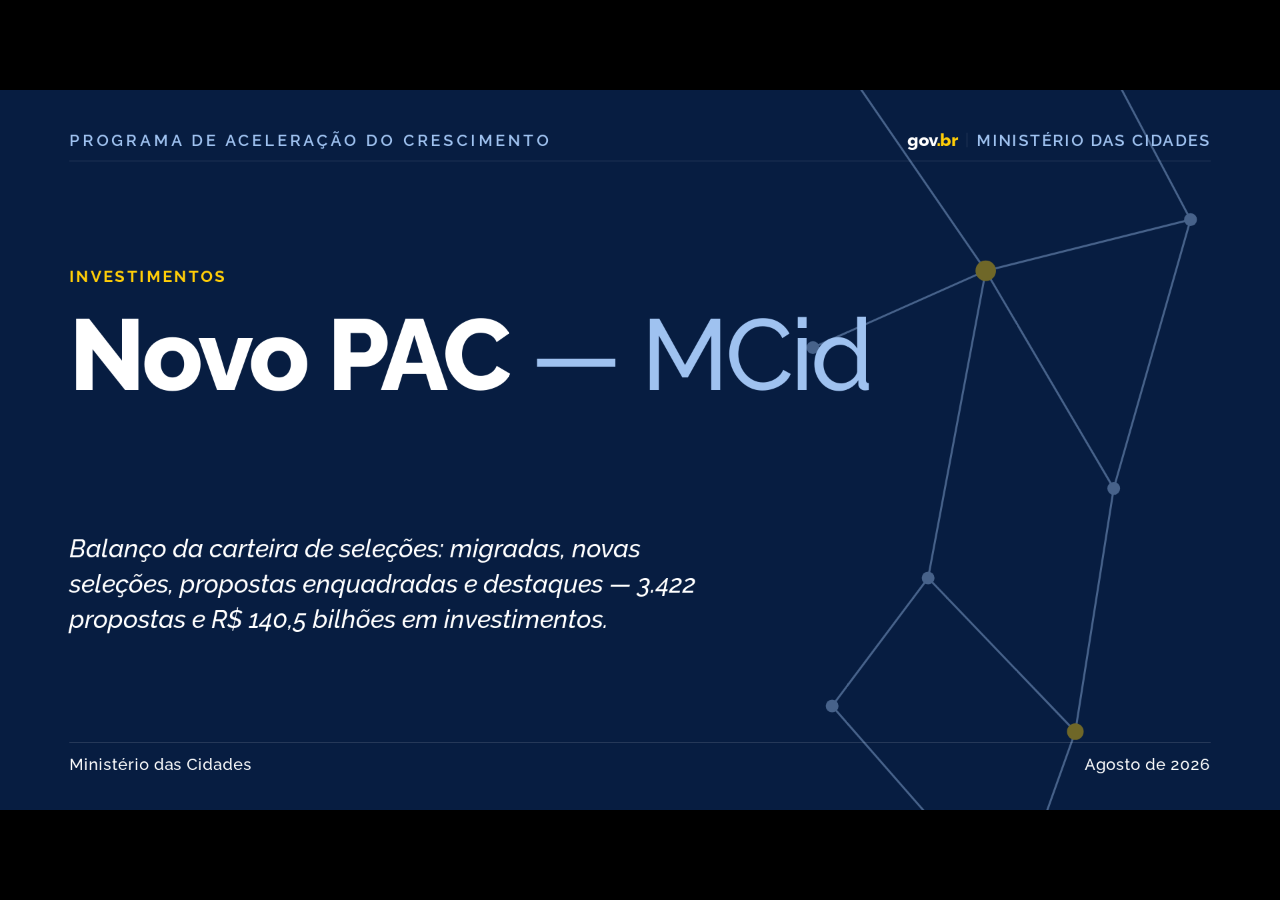
==== versao-detalhada.html @ 744bfb79 "Adiciona a versão detalhada e fundo navy no letterbox versao-detalhada.html (gerada por build_detalh" ====
<!DOCTYPE html>
<html lang="pt-BR"><head>
<meta charset="UTF-8">
<meta name="viewport" content="width=device-width, initial-scale=1.0">
<title>Novo PAC — MCid · Investimentos</title>
<link rel="preconnect" href="https://fonts.googleapis.com">
<link rel="preconnect" href="https://fonts.gstatic.com" crossorigin="">
<!-- Tipografia oficial do Governo Federal (Padrão Digital de Governo — gov.br/ds) -->
<link rel="stylesheet" href="https://cdngovbr-ds.estaleiro.serpro.gov.br/design-system/fonts/rawline/css/rawline.css">
<link rel="stylesheet" href="https://fonts.googleapis.com/css2?family=Raleway:ital,wght@0,300;0,400;0,500;0,600;0,700;0,800;1,300;1,400;1,500;1,600;1,700&display=swap">
<style>
  deck-stage:not(:defined){ visibility:hidden; }

  :root{
    /* type scale @1920 */
    --t-huge: 188px;
    --t-stat: 94px;
    --t-stat-sm: 64px;
    --t-title: 62px;
    --t-dek: 30px;
    --t-take: 31px;
    --t-body: 26px;
    --t-small: 25px;
    --t-label: 24px;
    --t-eyebrow: 24px;
    --t-foot: 24px;
    --t-divnum: 300px;
    --t-divtitle: 84px;

    /* spacing */
    --pad-top: 60px;
    --pad-x: 104px;
    --pad-bottom: 54px;
    --gap: 46px;

    /* color — Padrão Digital de Governo (gov.br) */
    --paper: #FFFFFF;
    --paper-2: #EDF2FB;
    --panel: #EDF2FB;
    --ink: #14233F;
    --ink-soft: #5E5E66;      /* cinza neutro (ref. PPTX #8C8C8C/#333) — menos azulado */
    --navy: #071D41;          /* blue-warm-vivid-90 — azul institucional */
    --navy-deep: #051536;
    --navy-2: #0C2A5E;
    --blue: #1351B4;          /* blue-warm-vivid-70 — azul primário gov.br */
    --blue-soft: #9FC2F0;
    --yellow: #FFCD07;        /* amarelo gov.br */
    --green: #168821;         /* verde gov.br */
    --amber: var(--accent);   /* acento em slides claros → cor da Parte */
    --amber-bright: #FFCD07;  /* amarelo gov.br — fio condutor constante */
    --line: rgba(7,29,65,.14);
    --line-strong: rgba(7,29,65,.30);
    --line-dark: rgba(255,255,255,.16);

    /* ---- sistema cromático por Parte (sóbrio, harmônico com gov.br) ---- */
    --accent: #1351B4;        /* default = azul institucional */
    --accent-deep: #0C3C8F;
    --accent-bright: #6FA8F0; /* legível sobre navy */
    --accent-soft: #9FC2F0;
  }

  /* ====== sistema cromático por Parte — paleta extraída da apresentação PPTX de referência ======
     Narrativa: vermelho (o problema) → azul (a solução) → verde (a prova) → ouro (o valor) */
  /* Parte 01 · O Diagnóstico — vermelho-telha gov (problema/lacuna) */
  .p1{ --accent:#BC4749; --accent-deep:#9A383A; --accent-bright:#E48587; --accent-soft:#E7B7B8; --amber:var(--accent); }
  /* Parte 02 · A Plataforma — azul institucional gov.br (a solução) */
  .p2{ --accent:#1351B4; --accent-deep:#0C3C8F; --accent-bright:#6FA8F0; --accent-soft:#CADCFC; --amber:var(--accent); }
  /* Parte 03 · Piloto e Expansão — verde gov.br (a prova) */
  .p3{ --accent:#168821; --accent-deep:#0F5F18; --accent-bright:#54C264; --accent-soft:#9BD8A2; --amber:var(--accent); }
  /* Parte 04 · Governança e Valor — ouro gov (o valor) */
  .p4{ --accent:#B38600; --accent-deep:#8A6800; --accent-bright:#E5B400; --accent-soft:#E6CE7A; --amber:var(--accent); }

  /* ====== policromia intra-slide ======
     Grupos de itens independentes (cartões, trio, matriz) percorrem a paleta de
     referência — azul → verde → vermelho → ouro — para que cada slide mostre 2–3
     cores ao mesmo tempo, em vez de um tom único. */
  .trio > div:nth-child(3n+1) .tv{ color:#0C3C8F; }
  .trio > div:nth-child(3n+2) .tv{ color:#0F5F18; }
  .trio > div:nth-child(3n+3) .tv{ color:#9A383A; }
  .trio > div:nth-child(3n+1) .tl{ color:#1351B4; }
  .trio > div:nth-child(3n+2) .tl{ color:#168821; }
  .trio > div:nth-child(3n+3) .tl{ color:#BC4749; }

  .matrix .mcard:nth-child(4n+1){ border-left-color:#1351B4; }
  .matrix .mcard:nth-child(4n+1) .mhead .ic{ color:#1351B4; }
  .matrix .mcard:nth-child(4n+2){ border-left-color:#168821; }
  .matrix .mcard:nth-child(4n+2) .mhead .ic{ color:#168821; }
  .matrix .mcard:nth-child(4n+3){ border-left-color:#BC4749; }
  .matrix .mcard:nth-child(4n+3) .mhead .ic{ color:#BC4749; }
  .matrix .mcard:nth-child(4n+4){ border-left-color:#B38600; }
  .matrix .mcard:nth-child(4n+4) .mhead .ic{ color:#B38600; }

  *{ box-sizing:border-box; }

  section{
    font-family:'rawline', 'Raleway', sans-serif;
    background:var(--paper);
    color:var(--ink);
    padding:var(--pad-top) var(--pad-x) var(--pad-bottom);
    display:flex;
    flex-direction:column;
    -webkit-font-smoothing:antialiased;
    overflow:hidden;
  }

  /* ---------- chrome ---------- */
  .top{ display:flex; justify-content:space-between; align-items:flex-end; padding-bottom:16px; }
  .eyebrow{ font-size:var(--t-eyebrow); font-weight:600; letter-spacing:.18em; text-transform:uppercase; color:var(--ink-soft); }
  .eyebrow .num{ color:var(--amber); margin-right:.55em; font-weight:700; }
  .brand{ display:flex; align-items:center; gap:14px; }
  .govbr{ font-size:26px; font-weight:800; letter-spacing:-.02em; color:var(--ink); }
  .govbr b{ color:var(--blue); font-weight:800; }
  .brand .div{ width:1px; height:22px; background:var(--line-strong); }
  .brand .min{ font-size:24px; font-weight:600; letter-spacing:.10em; text-transform:uppercase; color:var(--ink-soft); }
  .hr{ height:1px; background:var(--line); border:0; margin:0; }

  .body{ flex:1; min-height:0; display:flex; flex-direction:column; padding-top:46px; }

  .bot{ display:flex; justify-content:space-between; align-items:center; padding-top:16px; border-top:1px solid var(--line); margin-top:auto; }
  .org{ font-size:var(--t-foot); font-weight:500; letter-spacing:.04em; color:var(--ink-soft); white-space:nowrap; }
  .pageno{ font-size:var(--t-foot); font-weight:700; letter-spacing:.08em; color:var(--ink-soft); font-variant-numeric:tabular-nums; }
  deck-stage{ counter-reset: pg; }
  section{ counter-increment: pg; }
  .pageno::before{ content: counter(pg, decimal-leading-zero); }

  /* dark variant */
  section.dark{ background:var(--navy); color:var(--paper); }
  section.dark .eyebrow{ color:var(--blue-soft); }
  section.dark .eyebrow .num{ color:var(--amber-bright); }
  section.dark .govbr{ color:#fff; }
  section.dark .govbr b{ color:var(--blue-soft); }
  section.dark .brand .min{ color:var(--blue-soft); }
  section.dark .brand .div{ background:var(--line-dark); }
  section.dark .hr{ background:var(--line-dark); }
  section.dark .bot{ border-top-color:var(--line-dark); }
  section.dark .org,section.dark .pageno{ color:var(--blue-soft); }

  /* ---------- titles ---------- */
  .title{ font-size:var(--t-title); font-weight:600; line-height:1.04; letter-spacing:-.018em; margin:0; max-width:1400px; text-wrap:normal; }
  .dek{ font-size:var(--t-dek); font-weight:400; line-height:1.32; color:var(--ink-soft); margin:18px 0 0; max-width:46ch; text-wrap:pretty; }
  section.dark .dek{ color:var(--blue-soft); }
  .title-block{ margin-bottom:var(--gap); flex:none; }

  /* takeaway line */
  .take{ display:flex; align-items:baseline; gap:18px; margin-top:auto; padding-top:30px; }
  .take .tick{ flex:none; width:30px; height:4px; background:var(--yellow); transform:translateY(-8px); }
  .take p{ margin:0; font-family:'Raleway',sans-serif; font-style:italic; font-weight:500; font-size:var(--t-take); line-height:1.34; color:var(--ink); max-width:62ch; text-wrap:pretty; }
  section.dark .take p{ color:#fff; }
  section.dark .take .tick{ background:var(--amber-bright); }

  /* source line */
  .src{ font-size:20px; font-weight:400; color:var(--ink-soft); opacity:.85; margin-top:14px; max-width:74ch; }
  section.dark .src{ color:var(--blue-soft); }

  /* ---------- data ---------- */
  .bignum{ font-weight:800; font-size:var(--t-huge); line-height:.86; letter-spacing:-.04em; color:var(--accent-deep); font-variant-numeric:tabular-nums; }
  .bignum .u{ font-size:.3em; font-weight:700; letter-spacing:0; color:var(--ink-soft); }
  section.dark .bignum{ color:#fff; }
  .stat{ font-weight:800; font-size:var(--t-stat); line-height:.9; letter-spacing:-.03em; color:var(--accent-deep); font-variant-numeric:tabular-nums; }
  .stat.amber{ color:var(--accent); }
  .stat.green{ color:var(--green); }
  .bignum.green{ color:var(--green); }
  section.dark .stat{ color:var(--amber-bright); }

  .label{ font-size:var(--t-label); font-weight:700; letter-spacing:.14em; text-transform:uppercase; color:var(--ink-soft); }
  .label.amber{ color:var(--amber); }
  section.dark .label{ color:var(--blue-soft); }

  /* generic helpers */
  .row{ display:flex; }
  .col{ display:flex; flex-direction:column; }
  .grow{ flex:1; min-height:0; }
  ul.clean{ list-style:none; margin:0; padding:0; display:flex; flex-direction:column; gap:var(--gi,20px); }
  ul.clean li{ font-size:var(--t-body); line-height:1.28; display:flex; gap:16px; align-items:flex-start; }
  ul.clean li .mk{ flex:none; color:var(--accent); font-weight:800; transform:translateY(-1px); }
  ul.clean li .mk.dot{ width:.4em; height:.4em; background:currentColor; border-radius:1.5px; align-self:flex-start; margin-top:.46em; transform:none; }
  ul.clean li .mk.ok{ color:var(--green); }

  .icon{ width:1em; height:1em; stroke:currentColor; fill:none; stroke-width:1.7; stroke-linecap:round; stroke-linejoin:round; display:block; }

  /* ---------- chapter divider ---------- */
  section.divider .body{ justify-content:flex-end; padding-top:0; position:relative; }
  .divnum{ position:absolute; top:18%; right:0; font-size:var(--t-divnum); font-weight:800; line-height:.8; letter-spacing:-.05em; color:color-mix(in srgb, var(--accent-bright) 16%, transparent); pointer-events:none; }
  .divtitle{ font-size:var(--t-divtitle); font-weight:700; line-height:1; letter-spacing:-.02em; margin:0; max-width:1400px; color:#fff; }
  .divframe{ font-family:'Raleway',sans-serif; font-style:italic; font-weight:500; font-size:34px; line-height:1.4; color:var(--accent-soft); margin:34px 0 0; max-width:50ch; }
  .divkick{ display:flex; align-items:center; gap:20px; margin-bottom:30px; }
  .divkick .k{ font-size:26px; font-weight:700; letter-spacing:.2em; text-transform:uppercase; color:var(--accent-bright); }
  .divkick .ln{ height:2px; width:90px; background:var(--accent-bright); }

  /* ---------- two-column panels ---------- */
  .duo{ display:grid; grid-template-columns:1fr 1fr; gap:0; flex:1; min-height:0; }
  .duo > div{ padding:0 56px; display:flex; flex-direction:column; }
  .duo > div:first-child{ padding-left:0; }
  .duo > div:last-child{ padding-right:0; border-left:1px solid var(--line); }
  section.dark .duo > div:last-child{ border-left-color:var(--line-dark); }
  .colhead{ font-size:var(--t-label); font-weight:700; letter-spacing:.14em; text-transform:uppercase; color:var(--amber); margin-bottom:30px; }

  /* breakdown rows */
  .brk{ display:flex; flex-direction:column; }
  .brk .it{ display:grid; grid-template-columns:1fr auto; gap:30px; align-items:center; padding:24px 0; border-top:1px solid var(--line); }
  .brk .it:last-child{ border-bottom:1px solid var(--line); }
  section.dark .brk .it{ border-color:var(--line-dark); }
  .brk .nm{ font-size:30px; font-weight:700; color:var(--ink); }
  section.dark .brk .nm{ color:#fff; }
  .brk .ds{ font-size:24px; font-weight:400; color:var(--ink-soft); margin-top:5px; }
  .brk .vl{ font-size:46px; font-weight:800; color:var(--accent-deep); letter-spacing:-.02em; font-variant-numeric:tabular-nums; white-space:nowrap; }
  section.dark .brk .vl{ color:var(--amber-bright); }

  /* stat card trio */
  .cards{ display:grid; gap:24px; }
  .card{ background:transparent; border-top:3px solid var(--accent); padding:22px 0 2px; display:flex; flex-direction:column; }
  section.dark .card{ background:transparent; border-top-color:var(--amber-bright); }
  .card .cv{ font-size:var(--t-stat-sm); font-weight:800; letter-spacing:-.03em; color:var(--accent-deep); line-height:.95; font-variant-numeric:tabular-nums; }
  section.dark .card .cv{ color:#fff; }
  .card .cl{ font-size:24px; font-weight:600; color:var(--ink); margin-top:14px; }
  .card .cd{ font-size:24px; font-weight:400; color:var(--ink-soft); margin-top:8px; line-height:1.3; }

  /* table */
  table.tbl{ width:100%; border-collapse:collapse; }
  table.tbl th{ text-align:left; font-size:var(--t-label); font-weight:700; letter-spacing:.12em; text-transform:uppercase; color:var(--amber); padding:0 24px 18px; border-bottom:2px solid var(--line-strong); }
  table.tbl td{ padding:24px 24px; border-bottom:1px solid var(--line); vertical-align:middle; font-size:25px; }
  table.tbl tr td:first-child{ padding-left:0; }
  table.tbl .k{ font-weight:700; font-size:30px; color:var(--ink); }
  table.tbl .d{ color:var(--ink-soft); }
  table.tbl .badge{ display:inline-block; font-size:24px; font-weight:700; letter-spacing:.06em; padding:7px 16px; border:1px solid var(--line-strong); border-radius:2px; color:var(--navy); }

  /* mini icon chip */
  .chip{ display:inline-flex; align-items:center; gap:10px; font-size:22px; font-weight:600; color:var(--ink-soft); }
  .chip .icon{ font-size:26px; color:var(--accent); }
  section.dark .chip .icon{ color:var(--blue-soft); }

  /* flow / process */
  .flow{ display:flex; align-items:stretch; gap:0; flex:1; }
  .flow .step{ flex:1; display:flex; flex-direction:column; justify-content:center; padding:0 30px; }
  .flow .step:first-child{ padding-left:0; }
  .flow .arr{ flex:none; display:flex; align-items:center; color:var(--amber); font-size:46px; font-weight:300; align-self:center; }
  .flow .sn{ font-size:24px; font-weight:800; color:var(--amber); }
  .flow .st{ font-size:30px; font-weight:700; color:var(--ink); margin-top:14px; line-height:1.1; }
  section.dark .flow .st{ color:#fff; }
  .flow .sd{ font-size:24px; color:var(--ink-soft); margin-top:8px; line-height:1.3; }

  /* journey (slide 19) — dynamic flow on a track */
  .journey{ position:relative; flex:1; display:flex; align-items:stretch; gap:18px; padding-top:14px; }
  .journey .jtrack{ position:absolute; top:calc(14px + 33px); left:9%; right:9%; height:3px; background:linear-gradient(90deg,var(--navy) 0%,var(--blue) 55%,var(--green) 100%); z-index:0; transform-origin:left center; }
  .jstep{ position:relative; z-index:1; flex:1; display:flex; flex-direction:column; align-items:center; text-align:center; }
  .jnode{ width:66px; height:66px; border-radius:50%; display:flex; align-items:center; justify-content:center; font-size:25px; font-weight:800; font-variant-numeric:tabular-nums; background:#fff; border:3px solid var(--navy); color:var(--navy); box-shadow:0 0 0 7px var(--paper); }
  .jcard{ margin-top:20px; width:100%; flex:1; background:transparent; border-top:0; padding:18px 12px 0; display:flex; flex-direction:column; align-items:center; }
  .jcard .jic{ width:42px; height:42px; fill:none; stroke:var(--navy); stroke-width:1.7; stroke-linecap:round; stroke-linejoin:round; margin-bottom:14px; }
  .jcard .jt{ font-size:28px; font-weight:700; color:var(--ink); line-height:1.08; }
  .jcard .jd{ font-size:24px; color:var(--ink-soft); margin-top:9px; line-height:1.26; }
  /* phase: origem (default navy). decisão (blue). hub. outcome (green) */
  .jstep.blue .jnode{ background:var(--blue); border-color:var(--blue); color:#fff; }
  .jstep.blue .jcard{ border-top-color:var(--blue); }
  .jstep.blue .jcard .jic{ stroke:var(--blue); }
  .jstep.green .jnode{ background:var(--green); border-color:var(--green); color:#fff; }
  .jstep.green .jcard{ border-top-color:var(--green); }
  .jstep.green .jcard .jic{ stroke:var(--green); }
  /* the hub — Plataforma, highlighted */
  .jstep.hub{ flex:1.18; }
  .jstep.hub .jnode{ width:80px; height:80px; background:var(--navy); border-color:var(--navy); color:#fff; font-size:28px; transform:translateY(-7px); }
  .jstep.hub .jcard{ background:transparent; border-top:0; }
  .jstep.hub .jcard .jic{ stroke:var(--navy); width:46px; height:46px; }
  .jstep.hub .jcard .jt{ color:var(--ink); }
  .jstep.hub .jcard .jd{ color:var(--ink-soft); }
  .jstep.hub .jtag{ display:inline-block; margin-top:12px; font-size:18px; font-weight:700; letter-spacing:.16em; text-transform:uppercase; color:var(--yellow); }
  /* entrance animation — gated, print/reduced-motion safe */
  @media (prefers-reduced-motion: no-preference){
    section[data-deck-active] .journey .jtrack{ animation:jdraw .85s cubic-bezier(.4,.1,.2,1) both; }
    section[data-deck-active] .jstep{ animation:jrise .55s cubic-bezier(.2,.7,.3,1) backwards; }
    section[data-deck-active] .jstep:nth-child(2){ animation-delay:.12s; }
    section[data-deck-active] .jstep:nth-child(3){ animation-delay:.24s; }
    section[data-deck-active] .jstep:nth-child(4){ animation-delay:.36s; }
    section[data-deck-active] .jstep:nth-child(5){ animation-delay:.48s; }
    section[data-deck-active] .jstep:nth-child(6){ animation-delay:.60s; }
    section[data-deck-active] .jstep:nth-child(7){ animation-delay:.72s; }
  }
  @keyframes jdraw{ from{ transform:scaleX(0); } to{ transform:scaleX(1); } }
  @keyframes jrise{ from{ opacity:0; transform:translateY(26px); } to{ opacity:1; transform:translateY(0); } }

  /* bars */
  .bars{ display:flex; flex-direction:column; gap:40px; width:100%; }
  .bar .lab{ display:flex; justify-content:space-between; align-items:baseline; margin-bottom:14px; }
  .bar .lab .t{ font-size:26px; font-weight:600; color:var(--ink); white-space:nowrap; }
  .bar .lab .v{ font-size:38px; font-weight:800; color:var(--accent-deep); font-variant-numeric:tabular-nums; letter-spacing:-.02em; }
  .bar .trk{ height:30px; background:rgba(7,29,65,.08); }
  .bar .fil{ height:100%; background:var(--accent-deep); transform-origin:left center; }
  .bar .fil.amber{ background:var(--yellow); }
  .bar.alt .lab .v{ color:var(--accent); }

  /* stacked bar */
  .stack{ display:flex; height:64px; width:100%; }
  .stack .seg{ display:flex; align-items:center; justify-content:center; color:#fff; font-weight:800; font-size:30px; }
  .stackleg{ display:flex; gap:40px; margin-top:24px; flex-wrap:wrap; }
  .stackleg .lg{ display:flex; align-items:center; gap:12px; font-size:24px; color:var(--ink-soft); }
  .stackleg .sw{ width:18px; height:18px; flex:none; }

  /* three stat columns */
  .trio{ display:grid; grid-template-columns:repeat(3,1fr); gap:0; flex:1; align-items:stretch; }
  .trio > div{ padding:0 52px; display:flex; flex-direction:column; justify-content:center; border-left:1px solid var(--line); }
  .trio > div:first-child{ padding-left:0; border-left:0; }
  section.dark .trio > div{ border-left-color:var(--line-dark); }
  .trio .tl{ font-size:var(--t-label); font-weight:700; letter-spacing:.14em; text-transform:uppercase; color:var(--amber); margin-bottom:22px; }
  .trio .tv{ font-size:104px; font-weight:800; letter-spacing:-.03em; color:var(--accent-deep); line-height:.9; font-variant-numeric:tabular-nums; }
  .trio .td{ font-size:24px; color:var(--ink-soft); margin-top:18px; line-height:1.32; }
  section.dark .trio .tv{ color:#fff; }

  /* pill list */
  .pills{ display:flex; flex-wrap:wrap; gap:14px; }
  .pill{ font-size:24px; font-weight:600; color:var(--navy); border:1px solid var(--line-strong); padding:12px 22px; border-radius:2px; white-space:nowrap; }

  /* indicator matrix */
  .matrix{ display:grid; grid-template-columns:1fr 1fr; gap:30px 44px; flex:1; }
  .mcard{ background:transparent; padding:20px 28px 20px 26px; display:flex; flex-direction:column; justify-content:center; border-left:4px solid var(--accent); }
  .mcard .mn{ font-size:35px; font-weight:700; color:var(--ink); line-height:1.1; }
  .mcard .mc{ display:flex; gap:10px; margin-top:24px; }
  .srcchip{ font-size:24px; font-weight:700; letter-spacing:.05em; padding:8px 16px; background:#fff; border:1px solid var(--line-strong); color:var(--navy); border-radius:2px; }
  .srcchip.off{ color:var(--ink-soft); opacity:.4; background:transparent; }

  /* law list */
  .law{ display:flex; flex-direction:column; }
  .law .it{ display:grid; grid-template-columns:300px 1fr; gap:40px; padding:9px 0; border-top:1px solid var(--line); align-items:baseline; }
  .law .it:last-child{ border-bottom:1px solid var(--line); }
  .law .art{ font-size:30px; font-weight:800; color:var(--navy); }
  .law .lb{ display:block; font-size:24px; letter-spacing:.04em; text-transform:uppercase; color:var(--amber); font-weight:700; margin-top:8px; }
  .law .tx{ font-size:26px; color:var(--ink); line-height:1.3; }
  /* highlighted core articles */
  .law .it.key{ background:var(--paper-2); border-top:0 !important; padding:15px 30px; margin:5px 0; position:relative; align-items:center; }
  .law .it.key::before{ content:""; position:absolute; left:0; top:0; bottom:0; width:6px; background:var(--accent); }
  .law .it.key .art{ color:var(--accent); font-size:33px; display:flex; align-items:center; gap:14px; }
  .law .it.key .art .keytag{ font-size:16px; font-weight:800; letter-spacing:.14em; text-transform:uppercase; color:var(--navy); background:var(--yellow); padding:5px 11px; border-radius:2px; }
  .law .it.key .tx{ font-weight:600; }

  /* four columns */
  .quad{ display:grid; grid-template-columns:repeat(4,1fr); gap:0; flex:1; }
  .quad > div{ padding:0 38px; border-left:1px solid var(--line); display:flex; flex-direction:column; }
  .quad > div:first-child{ padding-left:0; border-left:0; }
  .quad .colhead{ margin-bottom:26px; }
  .quad ul.clean li{ font-size:24px; line-height:1.26; }

  /* numbered steps */
  .steps{ display:flex; flex-direction:column; gap:20px; }
  .steps .s{ display:flex; gap:20px; align-items:baseline; font-size:27px; color:var(--ink); }
  .steps .n{ flex:none; width:36px; font-size:25px; font-weight:800; color:var(--amber); font-variant-numeric:tabular-nums; }

  /* roadmap (slide 29) — two-lane vertical timeline */
  .roadmap{ display:grid; grid-template-columns:1fr 1fr; gap:64px; flex:1; }
  .lane{ display:flex; flex-direction:column; }
  .lhead{ display:flex; align-items:center; gap:16px; padding-bottom:20px; margin-bottom:10px; border-bottom:2px solid var(--line-strong); }
  .lhead .lic{ width:36px; height:36px; fill:none; stroke:var(--blue); stroke-width:1.7; stroke-linecap:round; stroke-linejoin:round; flex:none; }
  .lhead .lt{ font-size:27px; font-weight:700; letter-spacing:.02em; color:var(--ink); }
  .lhead .ltag{ margin-left:auto; font-size:18px; font-weight:800; letter-spacing:.12em; text-transform:uppercase; color:var(--blue); background:var(--paper-2); padding:7px 14px; border-radius:2px; }
  .milestones{ position:relative; display:flex; flex-direction:column; justify-content:space-between; flex:1; padding-top:8px; }
  .milestones::before{ content:""; position:absolute; left:24px; top:34px; bottom:34px; width:2px; background:linear-gradient(180deg,var(--blue),var(--green)); }
  .mile{ position:relative; z-index:1; display:grid; grid-template-columns:48px 1fr; gap:24px; align-items:center; padding:10px 0; }
  .mnode{ width:48px; height:48px; border-radius:50%; display:flex; align-items:center; justify-content:center; font-size:24px; font-weight:800; font-variant-numeric:tabular-nums; background:var(--paper); border:2.5px solid var(--blue); color:var(--blue); }
  .mile:last-child .mnode{ background:var(--green); border-color:var(--green); color:#fff; }
  .mtxt{ display:flex; flex-direction:column; gap:3px; }
  .mtxt .mt{ font-size:26px; font-weight:700; color:var(--ink); line-height:1.12; }
  .mtxt .md{ font-size:24px; color:var(--ink-soft); line-height:1.2; }

  /* role columns (Responsabilidades) — open triptych, no fill (v9) */
  .roles{ display:grid; grid-template-columns:repeat(3,1fr); gap:0; flex:1; }
  .role{ --rc:var(--accent); display:flex; flex-direction:column; background:transparent; padding:0 54px; border-left:1px solid var(--line); }
  .role:first-child{ padding-left:0; border-left:0; }
  .role:last-child{ padding-right:0; }
  .role.navy{ --rc:var(--navy); }
  .role.green{ --rc:var(--green); }
  .role .rhead{ padding:0 0 24px; }
  .role .rhead::before{ content:""; display:block; width:56px; height:5px; background:var(--rc); margin-bottom:26px; border-radius:2px; }
  .role .rhead .ric{ width:46px; height:46px; fill:none; stroke:var(--rc); stroke-width:1.7; stroke-linecap:round; stroke-linejoin:round; margin-bottom:18px; }
  .role .rkick{ font-size:18px; font-weight:700; letter-spacing:.13em; text-transform:uppercase; color:var(--rc); }
  .role .rn{ font-size:34px; font-weight:800; color:var(--ink); margin-top:7px; letter-spacing:-.01em; }
  .role .rbody{ display:flex; flex-direction:column; flex:1; }
  .role .ri{ font-size:24px; color:var(--ink); padding:16px 0 16px 30px; border-top:1px solid var(--line); line-height:1.24; position:relative; }
  .role .ri:last-child{ border-bottom:1px solid var(--line); }
  .role .ri::before{ content:""; position:absolute; left:0; top:1.18em; width:13px; height:2px; background:var(--rc); }
  @media (prefers-reduced-motion: no-preference){
    section[data-deck-active] .role{ animation:gbandin .5s cubic-bezier(.2,.7,.3,1) backwards; }
    section[data-deck-active] .role:nth-child(1){ animation-delay:.10s; }
    section[data-deck-active] .role:nth-child(2){ animation-delay:.24s; }
    section[data-deck-active] .role:nth-child(3){ animation-delay:.38s; }
  }

  /* benefit cards 2x2 (slide 27) */
  .benefits{ display:grid; grid-template-columns:1fr 1fr; grid-template-rows:1fr 1fr; gap:24px; flex:1; }
  .benefit{ background:var(--paper-2); padding:26px 32px; display:flex; flex-direction:column; border-left:5px solid var(--accent); }
  .benefit.navy{ border-left-color:var(--navy); }
  .benefit.green{ border-left-color:var(--green); }
  .benefit .bhead{ display:flex; align-items:center; gap:16px; margin-bottom:8px; }
  .benefit .bic{ width:38px; height:38px; fill:none; stroke:var(--accent); stroke-width:1.7; stroke-linecap:round; stroke-linejoin:round; flex:none; }
  .benefit.navy .bic{ stroke:var(--navy); }
  .benefit.green .bic{ stroke:var(--green); }
  .benefit .bn{ font-size:28px; font-weight:800; color:var(--ink); flex:1 1 0%; min-width:0; line-height:1.1; }
  .benefit .bl{ list-style:none; margin:0; padding:0; display:flex; flex-wrap:wrap; gap:8px 26px; }
  .benefit .bl li{ font-size:24px; color:var(--ink); display:flex; gap:11px; align-items:flex-start; line-height:1.2; width:calc(50% - 13px); }
  .benefit .bl li::before{ content:""; flex:none; width:7px; height:7px; border-radius:2px; background:var(--accent); transform:translateY(.45em); }
  .benefit.navy .bl li::before{ background:var(--navy); }
  .benefit.green .bl li::before{ background:var(--green); }

  /* ---------- measurement axis "régua" (slide 20) ---------- */
  .gauge{ display:grid; grid-template-columns:138px 1fr; flex:1; min-height:0; }
  .gauge .b1{ --acc:#1351B4; }
  .gauge .b2{ --acc:#1351B4; }
  .gauge .b3{ --acc:#1351B4; }
  .gauge .b4{ --acc:#168821; }
  /* left axis */
  .gauge .axis{ position:relative; display:flex; flex-direction:column; }
  .gauge .axis::after{ content:""; position:absolute; top:8px; bottom:8px; right:0; width:2px; background:linear-gradient(180deg,#0C2A5E,#1351B4 58%,#168821); transform-origin:top center; }
  .gauge .axis .minor{ position:absolute; top:8px; bottom:8px; right:3px; width:13px; background-image:repeating-linear-gradient(to bottom, rgba(7,29,65,.20) 0 1.5px, transparent 1.5px 21px); pointer-events:none; }
  .aband{ position:relative; flex:1; display:flex; align-items:center; justify-content:flex-end; padding-right:30px; }
  .aband .anum{ font-size:62px; font-weight:800; letter-spacing:-.04em; line-height:1; color:var(--acc); font-variant-numeric:tabular-nums; }
  .aband::after{ content:""; position:absolute; right:-8px; top:50%; width:16px; height:16px; border-radius:50%; background:var(--acc); transform:translateY(-50%); box-shadow:0 0 0 6px var(--paper), 0 0 0 7px rgba(7,29,65,.12); }
  /* right domains */
  .gauge .domains{ display:flex; flex-direction:column; }
  .gband{ flex:1; display:flex; flex-direction:column; justify-content:center; padding:0 0 0 48px; border-top:1px solid var(--line); }
  .gband:first-child{ border-top:0; }
  .gtrow{ display:flex; align-items:center; gap:18px; }
  .gband .gic{ width:34px; height:34px; fill:none; stroke:var(--acc); stroke-width:1.7; stroke-linecap:round; stroke-linejoin:round; flex:none; }
  .gband .gt2{ font-size:46px; font-weight:800; letter-spacing:-.02em; line-height:1.04; color:var(--ink); white-space:nowrap; }
  .gmetrics{ display:flex; flex-wrap:wrap; gap:14px 16px; margin-top:20px; }
  .gmetric{ display:flex; align-items:center; gap:13px; font-size:26px; font-weight:500; color:var(--ink-soft); }
  .gmetric::before{ content:""; flex:none; width:9px; height:9px; background:var(--yellow); transform:rotate(45deg); }
  .gmetric + .gmetric{ padding-left:16px; border-left:1px solid var(--line); }
  @media (prefers-reduced-motion: no-preference){
    section[data-deck-active] .gauge .axis::after{ animation:axisdraw .9s cubic-bezier(.4,.1,.2,1) both; }
    section[data-deck-active] .gband{ animation:gbandin .55s cubic-bezier(.2,.7,.3,1) backwards; }
    section[data-deck-active] .aband{ animation:gbandin .55s cubic-bezier(.2,.7,.3,1) backwards; }
    section[data-deck-active] .gband:nth-child(1),section[data-deck-active] .aband:nth-child(2){ animation-delay:.14s; }
    section[data-deck-active] .gband:nth-child(2),section[data-deck-active] .aband:nth-child(3){ animation-delay:.30s; }
    section[data-deck-active] .gband:nth-child(3),section[data-deck-active] .aband:nth-child(4){ animation-delay:.46s; }
    section[data-deck-active] .gband:nth-child(4),section[data-deck-active] .aband:nth-child(5){ animation-delay:.62s; }
  }
  @keyframes axisdraw{ from{ transform:scaleY(0); } to{ transform:scaleY(1); } }
  @keyframes gbandin{ from{ opacity:0; transform:translateX(26px); } to{ opacity:1; transform:none; } }

  /* ---------- combination matrix (slide 15) ---------- */
  .combo{ display:flex; flex-direction:column; flex:1; min-height:0; }
  .combo .crow{ display:grid; grid-template-columns:1.9fr 1fr 1fr 1fr; align-items:center; }
  .combo .crow.head{ flex:none; padding-bottom:22px; }
  .combo .crow.body{ flex:1; border-top:1px solid var(--line); }
  .combo .clbl{ font-size:22px; font-weight:700; letter-spacing:.12em; text-transform:uppercase; color:var(--ink-soft); }
  .combo .csrc{ text-align:center; font-size:25px; font-weight:800; letter-spacing:.1em; text-transform:uppercase; }
  .combo .csrc.s1{ color:var(--navy); }
  .combo .csrc.s2{ color:var(--blue); }
  .combo .csrc.s3{ color:var(--green); }
  .combo .cname{ display:flex; align-items:center; gap:22px; }
  .combo .cname .cic{ width:40px; height:40px; fill:none; stroke:var(--navy); stroke-width:1.7; stroke-linecap:round; stroke-linejoin:round; flex:none; }
  .combo .cname .ct{ font-size:33px; font-weight:700; color:var(--ink); letter-spacing:-.01em; }
  .combo .cell{ display:flex; justify-content:center; }
  .combo .dot{ width:28px; height:28px; border-radius:50%; border:2px solid var(--line-strong); }
  .combo .dot.on{ width:46px; height:46px; border:0; display:flex; align-items:center; justify-content:center; }
  .combo .dot.on.s1{ background:var(--navy); }
  .combo .dot.on.s2{ background:var(--blue); }
  .combo .dot.on.s3{ background:var(--green); }
  .combo .dot.on svg{ width:25px; height:25px; fill:none; stroke:#fff; stroke-width:2.8; stroke-linecap:round; stroke-linejoin:round; }
  @media (prefers-reduced-motion: no-preference){
    section[data-deck-active] .combo .crow.body{ animation:gbandin .5s cubic-bezier(.2,.7,.3,1) backwards; }
    section[data-deck-active] .combo .crow.body:nth-child(2){ animation-delay:.12s; }
    section[data-deck-active] .combo .crow.body:nth-child(3){ animation-delay:.24s; }
    section[data-deck-active] .combo .crow.body:nth-child(4){ animation-delay:.36s; }
    section[data-deck-active] .combo .crow.body:nth-child(5){ animation-delay:.48s; }
  }

  /* ---------- stakeholder lanes (slide 27) ---------- */
  .eco{ display:flex; flex-direction:column; flex:1; min-height:0; }
  .lane{ --acc:var(--blue); display:grid; grid-template-columns:368px 1fr; gap:54px; align-items:center; flex:1; border-top:1px solid var(--line); }
  .lane:first-child{ border-top:0; }
  .lane.navy{ --acc:var(--navy); }
  .lane.green{ --acc:var(--green); }
  .lane.gold{ --acc:var(--amber); }
  .lane .who{ display:flex; align-items:center; gap:24px; }
  .lane .wbadge{ width:64px; height:64px; border-radius:50%; background:var(--acc); display:flex; align-items:center; justify-content:center; flex:none; }
  .lane .wbadge svg{ width:34px; height:34px; fill:none; stroke:#fff; stroke-width:1.7; stroke-linecap:round; stroke-linejoin:round; }
  .lane .wn{ font-size:35px; font-weight:800; color:var(--ink); letter-spacing:-.01em; line-height:1.05; }
  .lane .gains{ display:flex; flex-wrap:wrap; gap:18px 40px; }
  .lane .gain{ font-size:25px; color:var(--ink); display:flex; align-items:center; gap:14px; line-height:1.2; width:calc(50% - 20px); }
  .lane .gain::before{ content:""; flex:none; width:9px; height:9px; border-radius:50%; background:var(--acc); }
  @media (prefers-reduced-motion: no-preference){
    section[data-deck-active] .lane{ animation:gbandin .5s cubic-bezier(.2,.7,.3,1) backwards; }
    section[data-deck-active] .lane:nth-child(1){ animation-delay:.10s; }
    section[data-deck-active] .lane:nth-child(2){ animation-delay:.22s; }
    section[data-deck-active] .lane:nth-child(3){ animation-delay:.34s; }
    section[data-deck-active] .lane:nth-child(4){ animation-delay:.46s; }
  }

  /* manifesto bands (slide 28) */
  .manifesto{ display:flex; flex-direction:column; justify-content:space-between; flex:1; }
  .frente{ display:grid; grid-template-columns:84px 1fr; gap:30px; align-items:center; padding:14px 0; border-top:1px solid var(--line); }
  .frente:last-child{ border-bottom:1px solid var(--line); }
  .frente .fbadge{ width:66px; height:66px; border-radius:50%; background:var(--navy); display:flex; align-items:center; justify-content:center; }
  .frente .fbadge svg{ width:38px; height:38px; fill:none; stroke:#fff; stroke-width:1.7; stroke-linecap:round; stroke-linejoin:round; }
  .frente.green .fbadge{ background:var(--green); }
  .frente.blue .fbadge{ background:var(--blue); }
  .frente .ftxt{ display:flex; flex-direction:column; gap:5px; }
  .frente .ft{ font-size:30px; font-weight:800; color:var(--ink); letter-spacing:-.01em; }
  .frente .fl{ font-size:26px; color:var(--ink-soft); line-height:1.24; max-width:62ch; }

  /* reveal mapping — observação → implicação (slide 23) */
  .reveal{ display:flex; flex-direction:column; flex:1; }
  .reveal .rhd{ display:grid; grid-template-columns:1fr 70px 1fr; gap:30px; padding-bottom:14px; }
  .reveal .rhd .colhead{ margin:0; }
  .rrow{ display:grid; grid-template-columns:1fr 70px 1fr; gap:30px; align-items:center; padding:14px 0; border-top:1px solid var(--line); }
  .rrow:last-child{ border-bottom:1px solid var(--line); }
  .robs{ font-size:25px; color:var(--ink); display:flex; gap:16px; align-items:baseline; line-height:1.22; }
  .robs .rnum{ flex:none; color:var(--ink-soft); font-weight:800; font-variant-numeric:tabular-nums; }
  .rarrow{ display:flex; align-items:center; justify-content:center; }
  .rarrow svg{ width:34px; height:22px; fill:none; stroke:var(--amber); stroke-width:2.4; stroke-linecap:round; stroke-linejoin:round; }
  .rimp{ font-size:25px; font-weight:600; color:var(--ink); background:var(--paper-2); padding:13px 22px; border-left:4px solid var(--accent); line-height:1.2; }

  /* Proteção × Flexibilização — open two-column comparison, no fill (v9) */
  .guard{ display:grid; grid-template-columns:1fr 1fr; gap:0; flex:1; }
  .gpanel{ --gc:var(--blue); display:flex; flex-direction:column; padding:0 58px; background:transparent; color:var(--ink); border-left:1px solid var(--line); }
  .gpanel:first-child{ padding-left:0; border-left:0; }
  .gpanel:last-child{ padding-right:0; }
  .gpanel.protect{ --gc:var(--navy); }
  .gpanel.flexi{ --gc:var(--blue); }
  .gpanel::before{ content:""; display:block; width:56px; height:5px; background:var(--gc); border-radius:2px; margin-bottom:26px; }
  .ghead{ display:flex; align-items:center; gap:18px; padding-bottom:22px; margin-bottom:4px; border-bottom:1px solid var(--line); }
  .ghead .ghic{ width:46px; height:46px; fill:none; stroke:var(--gc); stroke-width:1.6; stroke-linecap:round; stroke-linejoin:round; flex:none; }
  .ghead .gt{ font-size:30px; font-weight:800; letter-spacing:-.01em; color:var(--ink); }
  .ghead .gsub{ display:block; font-size:18px; font-weight:700; letter-spacing:.1em; text-transform:uppercase; margin-top:5px; color:var(--gc); }
  .gitem{ display:grid; grid-template-columns:30px 1fr; gap:20px; align-items:center; padding:15px 0; }
  .gitem + .gitem{ border-top:1px solid var(--line); }
  .gitem .gi{ width:28px; height:28px; fill:none; stroke:var(--gc); stroke-width:1.7; stroke-linecap:round; stroke-linejoin:round; }
  .gitem .gx{ font-size:24px; line-height:1.24; color:var(--ink); }
  @media (prefers-reduced-motion: no-preference){
    section[data-deck-active] .gpanel{ animation:gbandin .5s cubic-bezier(.2,.7,.3,1) backwards; }
    section[data-deck-active] .gpanel:nth-child(2){ animation-delay:.16s; }
  }

  /* ---------- iconography (v2) ---------- */
  .ic{ fill:none; stroke:currentColor; stroke-width:1.7; stroke-linecap:round; stroke-linejoin:round; flex:none; }
  /* inline icon on section/column headers (inherits amber from colhead) */
  .colhead{ display:flex; align-items:center; gap:14px; }
  .colhead .ic{ width:30px; height:30px; }
  /* trio labels get the same treatment */
  .tl{ display:flex; align-items:center; gap:14px; }
  .tl .ic{ width:30px; height:30px; }
  /* divider thematic icon */
  .divkick .dvic{ width:44px; height:44px; fill:none; stroke:var(--accent-bright); stroke-width:1.7; stroke-linecap:round; stroke-linejoin:round; margin-left:8px; }
  /* indicator matrix */
  .mcard .mhead{ display:flex; align-items:flex-start; gap:18px; margin-bottom:4px; }
  .mcard .mhead .ic{ width:38px; height:38px; color:var(--navy); }
  .mcard .mhead .mn{ margin:0; }
  /* flow steps */
  .flow .step .fic{ width:40px; height:40px; fill:none; stroke:var(--navy); stroke-width:1.7; stroke-linecap:round; stroke-linejoin:round; margin-bottom:16px; }
  section.dark .flow .step .fic{ stroke:#fff; }
  /* "O que é" diagram column icons */
  .diagcol .colhead{ margin-bottom:24px; }
  .diagarrow{ flex:none; width:104px; align-self:center; display:flex; align-items:center; justify-content:center; gap:9px; color:var(--amber); }
  .diagarrow svg{ width:26px; height:40px; fill:none; stroke:currentColor; stroke-width:3; stroke-linecap:round; stroke-linejoin:round; opacity:.22; animation:chevflow 1.4s ease-in-out infinite; }
  .diagarrow svg:nth-child(1){ animation-delay:0s; }
  .diagarrow svg:nth-child(2){ animation-delay:.18s; }
  .diagarrow svg:nth-child(3){ animation-delay:.36s; }
  @keyframes chevflow{ 0%,70%,100%{ opacity:.22; } 35%{ opacity:1; } }
  @media print{ .diagarrow svg{ opacity:1 !important; animation:none !important; } }
  .plathub{ width:60px; height:60px; fill:none; stroke:#fff; stroke-width:1.5; stroke-linecap:round; stroke-linejoin:round; margin-bottom:18px; }
  /* cover decorative network */
  .covernet{ position:absolute; top:0; right:0; height:100%; width:46%; pointer-events:none; opacity:.42; z-index:-1; }

  /* =========================================================
     MOTION — entrada por slide. Gated em [data-deck-active] +
     prefers-reduced-motion. Estado-base = visível (print/PDF ok).
     ========================================================= */
  @keyframes revUp   { from{ opacity:0; transform:translateY(26px); } to{ opacity:1; transform:none; } }
  @keyframes revUpSm { from{ opacity:0; transform:translateY(15px); } to{ opacity:1; transform:none; } }
  @keyframes revLeft { from{ opacity:0; transform:translateX(28px); } to{ opacity:1; transform:none; } }
  @keyframes revFade { from{ opacity:0; } to{ opacity:1; } }
  @keyframes popIn   { from{ opacity:0; transform:translateY(20px) scale(.965); } to{ opacity:1; transform:none; } }
  @keyframes barGrow { from{ transform:scaleX(0); } to{ transform:scaleX(1); } }
  @keyframes nodePulse{ 0%,100%{ opacity:1; } 50%{ opacity:.45; } }

  @media (prefers-reduced-motion: no-preference){
    /* chrome */
    section[data-deck-active] > .top{ animation:revFade .5s ease both; }
    section[data-deck-active] > .bot{ animation:revFade .6s .25s ease backwards; }

    /* títulos / texto editorial */
    section[data-deck-active] .title-block .title{ animation:revUp .62s cubic-bezier(.2,.7,.3,1) both; }
    section[data-deck-active] .title-block .dek{ animation:revUp .62s .10s cubic-bezier(.2,.7,.3,1) backwards; }
    section[data-deck-active] .take{ animation:revUp .6s .20s cubic-bezier(.2,.7,.3,1) backwards; }
    section[data-deck-active] .src{ animation:revFade .6s .32s ease backwards; }

    /* divisores de capítulo */
    section.divider[data-deck-active] .divnum{ animation:revFade 1s .1s ease backwards; }
    section.divider[data-deck-active] .divkick{ animation:revUpSm .55s cubic-bezier(.2,.7,.3,1) backwards; }
    section.divider[data-deck-active] .divkick .ln{ animation:barGrow .6s .12s cubic-bezier(.3,.8,.3,1) backwards; transform-origin:left center; }
    section.divider[data-deck-active] .divtitle{ animation:revUp .6s .14s cubic-bezier(.2,.7,.3,1) backwards; }
    section.divider[data-deck-active] .divframe{ animation:revUp .6s .26s cubic-bezier(.2,.7,.3,1) backwards; }

    /* capa */
    section.cover[data-deck-active] .body > *{ animation:revUp .7s cubic-bezier(.2,.7,.3,1) backwards; }
    section.cover[data-deck-active] .body > *:nth-child(2){ animation-delay:.10s; }
    section.cover[data-deck-active] .body > *:nth-child(3){ animation-delay:.24s; }
    section.cover[data-deck-active] .covernet g[fill] circle{ animation:nodePulse 3.4s ease-in-out infinite; }
    section.cover[data-deck-active] .covernet circle:nth-child(2n){ animation-delay:1.1s; }
    section.cover[data-deck-active] .covernet circle:nth-child(3n){ animation-delay:.6s; }

    /* dados em destaque */
    section[data-deck-active] .bignum,
    section[data-deck-active] .stat{ animation:popIn .6s .12s cubic-bezier(.2,.7,.3,1) backwards; }

    /* barras de progresso */
    section[data-deck-active] .bar .fil{ animation:barGrow .95s cubic-bezier(.25,.8,.3,1) backwards; }
    section[data-deck-active] .bar:nth-child(1) .fil{ animation-delay:.10s; }
    section[data-deck-active] .bar:nth-child(2) .fil{ animation-delay:.22s; }
    section[data-deck-active] .bar:nth-child(3) .fil{ animation-delay:.34s; }
    section[data-deck-active] .bar:nth-child(4) .fil{ animation-delay:.46s; }
    section[data-deck-active] .stack .seg{ animation:barGrow .85s .15s cubic-bezier(.25,.8,.3,1) backwards; transform-origin:left center; }

    /* listas e grades — entrada escalonada */
    section[data-deck-active] .brk .it,
    section[data-deck-active] table.tbl tbody tr,
    section[data-deck-active] .law .it,
    section[data-deck-active] .steps .s,
    section[data-deck-active] .rrow,
    section[data-deck-active] ul.clean li{ animation:revUpSm .5s cubic-bezier(.2,.7,.3,1) backwards; }
    section[data-deck-active] .cards .card,
    section[data-deck-active] .trio > div,
    section[data-deck-active] .quad > div,
    section[data-deck-active] .matrix .mcard,
    section[data-deck-active] .roles .role,
    section[data-deck-active] .benefits .benefit,
    section[data-deck-active] .guard .gpanel,
    section[data-deck-active] .duo > div,
    section[data-deck-active] .frente,
    section[data-deck-active] .pills .pill{ animation:popIn .55s cubic-bezier(.2,.7,.3,1) backwards; }

    /* stagger genérico por posição (1..8) */
    section[data-deck-active] .brk .it:nth-child(n),
    section[data-deck-active] .law .it:nth-child(n){ animation-delay:calc(.06s * var(--i, 0)); }

    section[data-deck-active] .cards .card:nth-child(1),
    section[data-deck-active] .trio > div:nth-child(1),
    section[data-deck-active] .quad > div:nth-child(1),
    section[data-deck-active] .matrix .mcard:nth-child(1),
    section[data-deck-active] .roles .role:nth-child(1),
    section[data-deck-active] .benefits .benefit:nth-child(1),
    section[data-deck-active] .guard .gpanel:nth-child(1),
    section[data-deck-active] .duo > div:nth-child(1){ animation-delay:.08s; }
    section[data-deck-active] .cards .card:nth-child(2),
    section[data-deck-active] .trio > div:nth-child(2),
    section[data-deck-active] .quad > div:nth-child(2),
    section[data-deck-active] .matrix .mcard:nth-child(2),
    section[data-deck-active] .roles .role:nth-child(2),
    section[data-deck-active] .benefits .benefit:nth-child(2),
    section[data-deck-active] .guard .gpanel:nth-child(2),
    section[data-deck-active] .duo > div:nth-child(2){ animation-delay:.20s; }
    section[data-deck-active] .cards .card:nth-child(3),
    section[data-deck-active] .trio > div:nth-child(3),
    section[data-deck-active] .quad > div:nth-child(3),
    section[data-deck-active] .matrix .mcard:nth-child(3),
    section[data-deck-active] .roles .role:nth-child(3),
    section[data-deck-active] .benefits .benefit:nth-child(3){ animation-delay:.32s; }
    section[data-deck-active] .quad > div:nth-child(4),
    section[data-deck-active] .matrix .mcard:nth-child(4),
    section[data-deck-active] .benefits .benefit:nth-child(4){ animation-delay:.44s; }

    section[data-deck-active] .brk .it:nth-child(2),
    section[data-deck-active] table.tbl tbody tr:nth-child(2),
    section[data-deck-active] .law .it:nth-child(2),
    section[data-deck-active] .steps .s:nth-child(2),
    section[data-deck-active] .rrow:nth-child(2),
    section[data-deck-active] ul.clean li:nth-child(2){ animation-delay:.12s; }
    section[data-deck-active] .brk .it:nth-child(3),
    section[data-deck-active] table.tbl tbody tr:nth-child(3),
    section[data-deck-active] .law .it:nth-child(3),
    section[data-deck-active] .steps .s:nth-child(3),
    section[data-deck-active] .rrow:nth-child(3),
    section[data-deck-active] ul.clean li:nth-child(3){ animation-delay:.18s; }
    section[data-deck-active] .brk .it:nth-child(4),
    section[data-deck-active] table.tbl tbody tr:nth-child(4),
    section[data-deck-active] .law .it:nth-child(4),
    section[data-deck-active] .steps .s:nth-child(4),
    section[data-deck-active] .rrow:nth-child(4),
    section[data-deck-active] ul.clean li:nth-child(4){ animation-delay:.24s; }
    section[data-deck-active] .brk .it:nth-child(5),
    section[data-deck-active] table.tbl tbody tr:nth-child(5),
    section[data-deck-active] .law .it:nth-child(5),
    section[data-deck-active] .steps .s:nth-child(5),
    section[data-deck-active] .rrow:nth-child(5),
    section[data-deck-active] ul.clean li:nth-child(5){ animation-delay:.30s; }
    section[data-deck-active] .brk .it:nth-child(n+6),
    section[data-deck-active] table.tbl tbody tr:nth-child(n+6),
    section[data-deck-active] .law .it:nth-child(n+6),
    section[data-deck-active] .rrow:nth-child(n+6),
    section[data-deck-active] ul.clean li:nth-child(n+6){ animation-delay:.36s; }
  }
  @media print{
    *{ animation:none !important; }
    .deck-menu, .deck-bar-zone{ display:none !important; }
  }

  /* =========================================================
     MENU DE SLIDES — navegação rápida (funciona em qualquer modo)
     ========================================================= */
  /* Barra de controle — oculta; revela ao passar o mouse embaixo.
     Reúne navegação, contador, reinício (R) e o menu de slides. */
  .deck-bar-zone{
    position:fixed; left:50%; bottom:0; transform:translateX(-50%);
    z-index:2147483000; padding:26px 34px 16px;
    display:flex; justify-content:center;
  }
  .deck-bar{
    display:flex; align-items:center; gap:4px;
    background:rgba(7,29,65,.84); backdrop-filter:blur(8px);
    border:1px solid rgba(255,255,255,.16); border-radius:7px;
    padding:6px 8px; color:#fff;
    opacity:0; transform:translateY(10px);
    transition:opacity .22s ease, transform .22s ease; pointer-events:none;
    font-family:'Raleway',sans-serif;
  }
  .deck-bar-zone:hover .deck-bar, .deck-bar:focus-within{ opacity:1; transform:none; pointer-events:auto; }
  .deck-bar button{ display:flex; align-items:center; gap:8px;
    background:none; border:0; cursor:pointer; color:#fff; font-family:inherit;
    padding:8px 11px; border-radius:5px; transition:background .13s; }
  .deck-bar button:hover{ background:rgba(255,255,255,.13); }
  .deck-bar .db-ico{ width:16px; height:16px; stroke:#fff; fill:none; stroke-width:1.9; stroke-linecap:round; stroke-linejoin:round; display:block; }
  .deck-bar .db-count{ font-size:15px; font-weight:700; letter-spacing:.04em; font-variant-numeric:tabular-nums; padding:0 9px; white-space:nowrap; }
  .deck-bar .db-count b{ color:#FFCD07; font-weight:800; }
  .deck-bar .db-sep{ width:1px; height:22px; background:rgba(255,255,255,.18); margin:0 5px; flex:none; }
  .deck-bar .db-reset{ font-size:12px; font-weight:700; letter-spacing:.1em; text-transform:uppercase; color:rgba(255,255,255,.82); }
  .deck-bar .db-reset .kbd{ font-size:11px; border:1px solid rgba(255,255,255,.32); border-radius:3px; padding:2px 7px; color:#fff; line-height:1; }
  .deck-bar .db-menu{ font-size:13px; font-weight:800; letter-spacing:.1em; text-transform:uppercase; }
  .deck-bar .db-menu .db-ico{ stroke:#FFCD07; }

  /* ===== Suporte a toque — celulares e tablets ===== */
  @media (hover: none), (pointer: coarse){
    /* sem hover no toque: a barra de controle fica sempre visível */
    .deck-bar{ opacity:1 !important; transform:none !important; pointer-events:auto !important; }
    .deck-bar-zone{ padding-bottom:max(16px, env(safe-area-inset-bottom)); }
    .deck-bar button{ padding:12px 14px; }      /* alvos de toque ≥44px */
    .deck-bar .db-ico{ width:20px; height:20px; }
    .deck-bar .db-count{ font-size:16px; }
  }
  /* dica de rotação em retrato — a apresentação é 16:9 */
  .rotate-hint{ position:fixed; inset:0; z-index:2147483002; display:none;
    flex-direction:column; align-items:center; justify-content:center; gap:20px;
    background:#071D41; color:#fff; text-align:center; padding:44px;
    font-family:'Raleway',sans-serif; }
  .rotate-hint .rh-ico{ width:76px; height:76px; stroke:#FFCD07; fill:none; stroke-width:1.5; stroke-linecap:round; stroke-linejoin:round; animation:rotatehint 2.6s ease-in-out infinite; }
  .rotate-hint .rh-t{ font-size:25px; font-weight:800; letter-spacing:-.01em; }
  .rotate-hint .rh-s{ font-size:16px; color:#9FC2F0; max-width:32ch; line-height:1.5; margin:0; }
  .rotate-hint .rh-x{ margin-top:6px; font-size:13px; font-weight:700; letter-spacing:.1em;
    text-transform:uppercase; color:#fff; border:1px solid rgba(255,255,255,.32); border-radius:6px;
    padding:13px 26px; cursor:pointer; background:none; }
  .rotate-hint .rh-x:active{ background:rgba(255,255,255,.12); }
  @keyframes rotatehint{ 0%,100%{ transform:rotate(-14deg); } 50%{ transform:rotate(76deg); } }
  @media (max-width:820px) and (orientation:portrait){
    .rotate-hint{ display:flex; }
    .rotate-hint[data-dismissed]{ display:none; }
  }

  .deck-menu{ position:fixed; inset:0; z-index:2147483001;
    display:flex; align-items:center; justify-content:center;
    background:rgba(5,16,38,.80); backdrop-filter:blur(8px);
    opacity:0; pointer-events:none; transition:opacity .22s ease;
    font-family:'Raleway',sans-serif; }
  .deck-menu[data-open]{ opacity:1; pointer-events:auto; }
  .deck-menu-panel{
    width:min(1180px,92vw); max-height:88vh; overflow:auto;
    background:#0A1E40; border:1px solid rgba(255,255,255,.14);
    box-shadow:0 30px 90px rgba(0,0,0,.5);
    padding:38px 44px 44px; transform:translateY(14px); transition:transform .22s ease; }
  .deck-menu[data-open] .deck-menu-panel{ transform:none; }
  .deck-menu-head{ display:flex; align-items:baseline; justify-content:space-between;
    border-bottom:1px solid rgba(255,255,255,.16); padding-bottom:20px; margin-bottom:30px; }
  .deck-menu-head h2{ margin:0; color:#fff; font-weight:800; font-size:30px; letter-spacing:-.01em; }
  .deck-menu-head .hint{ color:#9FC2F0; font-size:15px; font-weight:600; letter-spacing:.06em; }
  .deck-menu-close{ background:none; border:0; color:#9FC2F0; font-size:34px; line-height:1;
    cursor:pointer; padding:0 4px; transition:color .15s; }
  .deck-menu-close:hover{ color:#fff; }
  .deck-menu-groups{ display:grid; grid-template-columns:repeat(auto-fill,minmax(250px,1fr)); gap:34px 40px; }
  .dmg-kicker{ display:flex; align-items:center; gap:11px; margin-bottom:14px;
    width:100%; background:none; border:0; padding:4px 0; cursor:pointer;
    font-family:inherit; text-align:left; border-radius:2px; transition:opacity .12s; }
  .dmg-kicker[data-index]{ cursor:pointer; }
  .dmg-kicker:hover{ opacity:.78; }
  .dmg-kicker .dot{ width:11px; height:11px; border-radius:50%; flex:none; }
  .dmg-kicker .kt{ font-size:14px; font-weight:800; letter-spacing:.18em; text-transform:uppercase; color:#fff; }
  .dmg-kicker .ks{ font-size:14px; font-weight:600; color:#9FC2F0; letter-spacing:.02em; }
  .dmg-kicker[data-current] .ks{ color:#fff; }
  .dm-item{ display:flex; align-items:center; gap:14px; width:100%; text-align:left;
    background:none; border:0; border-left:2px solid rgba(255,255,255,.12);
    padding:9px 12px; cursor:pointer; color:#D7E2F4; font-family:inherit;
    transition:background .12s, border-color .12s, color .12s; }
  .dm-item:hover{ background:rgba(255,255,255,.06); color:#fff; }
  .dm-item .n{ font-size:14px; font-weight:800; font-variant-numeric:tabular-nums;
    color:#7E93B5; min-width:26px; }
  .dm-item .l{ font-size:17px; font-weight:600; line-height:1.2; }
  .dm-item[data-current]{ border-left-color:var(--mc,#FFCD07); background:rgba(255,255,255,.07); color:#fff; }
  .dm-item[data-current] .n{ color:var(--mc,#FFCD07); }
  .dm-item[data-divider] .l{ font-weight:800; }
</style>
<style>
  body{ margin:0; background:var(--navy); }
  /* ---- deck de dados: tabelas compactas + barras ---- */
  table.data{ width:100%; border-collapse:collapse; }
  table.data th{ text-align:right; font-size:21px; font-weight:700; letter-spacing:.1em; text-transform:uppercase; color:var(--ink-soft); padding:0 20px 14px; border-bottom:2px solid var(--line-strong); white-space:nowrap; }
  table.data th:first-child{ text-align:left; padding-left:0; }
  table.data th.bh{ text-align:left; }
  table.data td{ padding:11px 20px; border-bottom:1px solid var(--line); font-size:25px; color:var(--ink); font-variant-numeric:tabular-nums; text-align:right; white-space:nowrap; vertical-align:middle; }
  table.data td:first-child{ text-align:left; padding-left:0; font-weight:600; }
  table.data td.tt{ font-weight:800; color:var(--navy); }
  table.data tr.tot td{ border-top:2px solid var(--line-strong); border-bottom:0; font-weight:800; color:var(--navy); }
  table.data td.barcell{ width:380px; padding-right:0; }
  table.data td.barcell.sm{ width:260px; }
  /* variante densa — tabelas de 12 linhas */
  table.data.dense th{ font-size:19px; padding:0 16px 12px; }
  table.data.dense td{ padding:7px 16px; font-size:23px; }
  .body.tight{ padding-top:26px; }
  .title-block.tight{ margin-bottom:26px; }
  .title-row.tight{ margin-bottom:26px; }
  .tbar{ display:flex; width:100%; height:23px; background:rgba(7,29,65,.05); }
  .tbar.full{ background:transparent; }
  .tbar .sg{ display:block; height:100%; flex:none; }
  .tbar .sg + .sg{ margin-left:2px; }
  .sg.fin{ background:var(--blue); }
  .sg.ogu{ background:var(--green); }
  .sg.sel{ background:var(--blue); }
  .sg.enq{ background:var(--blue-soft); }
  @media (prefers-reduced-motion: no-preference){
    section[data-deck-active] .tbar .sg{ animation:barGrow .8s .25s cubic-bezier(.25,.8,.3,1) backwards; transform-origin:left center; }
  }
  /* legenda */
  .leg{ display:flex; gap:34px; align-items:center; }
  .leg .lg{ display:flex; align-items:center; gap:11px; font-size:22px; font-weight:600; color:var(--ink-soft); }
  .leg .sw{ width:16px; height:16px; flex:none; }
  /* header de slide com legenda à direita */
  .title-row{ display:flex; justify-content:space-between; align-items:flex-end; margin-bottom:var(--gap); }
  .title-row .title-block{ margin-bottom:0; }
  /* painel lateral de destaque */
  .sidepanel{ flex:none; width:27%; display:flex; flex-direction:column; justify-content:center; gap:8px; padding-right:56px; border-right:1px solid var(--line); margin-right:56px; }
  .sidepanel .bignum{ font-size:120px; }
  .sidepanel .stat2{ font-size:56px; font-weight:800; letter-spacing:-.02em; color:var(--navy); font-variant-numeric:tabular-nums; margin-top:26px; }
  .sidepanel .lbl{ font-size:23px; font-weight:700; letter-spacing:.13em; text-transform:uppercase; color:var(--ink-soft); margin-top:8px; }
  /* barra de participação total (rodapé slide fonte) */
  .sharebar{ margin-top:34px; }
  .sharebar .stack{ height:52px; }
  .sharebar .stack .seg{ font-size:26px; }
</style>

</head>
<body>

<deck-stage width="1920" height="1080" no-rail="">

  <!-- ============ 01 · CAPA ============ -->
  <section class="p2 dark cover" data-label="Capa" style="position:relative; overflow:hidden; z-index:0;">
    <svg class="covernet" viewBox="0 0 460 900" fill="none" preserveAspectRatio="xMidYMid slice" aria-hidden="true">
      <g stroke="var(--blue-soft)" stroke-width="1.6" stroke-linecap="round">
        <line x1="120" y1="150" x2="300" y2="100"></line><line x1="300" y1="100" x2="390" y2="270"></line>
        <line x1="120" y1="150" x2="230" y2="310"></line><line x1="230" y1="310" x2="390" y2="270"></line>
        <line x1="230" y1="310" x2="95" y2="370"></line><line x1="230" y1="310" x2="330" y2="480"></line>
        <line x1="330" y1="480" x2="390" y2="270"></line><line x1="330" y1="480" x2="300" y2="670"></line>
        <line x1="230" y1="310" x2="185" y2="550"></line><line x1="185" y1="550" x2="110" y2="650"></line>
        <line x1="185" y1="550" x2="300" y2="670"></line><line x1="300" y1="670" x2="250" y2="810"></line>
        <line x1="110" y1="650" x2="250" y2="810"></line>
      </g>
      <g fill="var(--blue-soft)">
        <circle cx="120" cy="150" r="5"></circle><circle cx="390" cy="270" r="5"></circle><circle cx="95" cy="370" r="5"></circle>
        <circle cx="330" cy="480" r="5"></circle><circle cx="185" cy="550" r="5"></circle><circle cx="110" cy="650" r="5"></circle><circle cx="250" cy="810" r="5"></circle>
      </g>
      <g fill="var(--amber-bright)">
        <circle cx="300" cy="100" r="6.5"></circle><circle cx="230" cy="310" r="8"></circle><circle cx="300" cy="670" r="6.5"></circle>
      </g>
    </svg>
    <div class="top">
      <div class="eyebrow" style="letter-spacing:.2em;">Programa de Aceleração do Crescimento</div>
      <div class="brand">
        <span class="govbr" style="color:#fff;">gov<b style="color:var(--amber-bright);">.br</b></span>
        <span class="div"></span>
        <span class="min">Ministério das Cidades</span>
      </div>
    </div>
    <hr class="hr">

    <div class="body" style="justify-content:center; padding-top:0;">
      <div class="label" style="color:var(--amber-bright); margin-bottom:30px;">Investimentos</div>
      <h1 style="font-size:150px; font-weight:800; line-height:.98; letter-spacing:-.03em; margin:0; max-width:20ch;">Novo PAC<span style="color:var(--blue-soft); font-weight:500;"> — MCid</span></h1>
      <p style="font-family:'Raleway',sans-serif; font-style:italic; font-weight:500; font-size:38px; line-height:1.4; color:var(--paper); margin:190px 0 0; max-width:44ch;">Balanço da carteira de seleções: migradas, novas seleções, propostas enquadradas e destaques — 3.422 propostas e R$ 140,5 bilhões em investimentos.</p>
    </div>

    <hr class="hr">
    <div class="bot" style="border-top:0; padding-top:18px;">
      <span class="org" style="color:var(--paper);">Ministério das Cidades</span>
      <div style="flex: 1;"></div>
      <span class="org" style="color:var(--paper);">Agosto de 2026</span>
    </div>
  </section>

  <!-- ============ 02 · INVESTIMENTOS TOTAIS ============ -->
  <section class="p2 content" data-label="Investimentos Totais">
    <div class="top">
      <div class="eyebrow">Novo PAC — MCid · Investimentos</div>
      <div class="brand"><span class="govbr">gov<b>.br</b></span><span class="div"></span><span class="min">Ministério das Cidades</span></div>
    </div>
    <hr class="hr">
    <div class="body tight">
      <div class="title-block tight">
        <h2 class="title">Investimentos totais</h2>
        <p class="dek" style="max-width:80ch;">Migradas, novas seleções e propostas enquadradas.</p>
      </div>
      <div class="row grow" style="align-items:stretch;">
        <div class="sidepanel">
          <div class="label">Valor total</div>
          <div class="bignum"><span class="u">R$ </span>140,5<span class="u"> bi</span></div>
          <div class="stat2">3.422</div>
          <div class="lbl">Propostas</div>
        </div>
        <div class="col grow" style="justify-content:center;">
          <table class="data dense">
            <thead><tr><th>Modalidade</th><th>Propostas</th><th>Valor total (R$ mi)</th><th class="bh" style="padding-left:24px;">Proporção do valor</th></tr></thead>
            <tbody>
<tr><td>Abastecimento de Água - Rural</td><td>400</td><td class="tt">1.044,80</td><td class="barcell"><span class="tbar"><i class="sg fin" style="width:2.65%"></i></span></td></tr>
<tr><td>Abastecimento de Água - Urbano</td><td>453</td><td class="tt">14.197,19</td><td class="barcell"><span class="tbar"><i class="sg fin" style="width:35.96%"></i></span></td></tr>
<tr><td>Contenção de Encostas</td><td>269</td><td class="tt">4.076,48</td><td class="barcell"><span class="tbar"><i class="sg fin" style="width:10.32%"></i></span></td></tr>
<tr><td>Drenagem Urbana</td><td>500</td><td class="tt">23.259,03</td><td class="barcell"><span class="tbar"><i class="sg fin" style="width:58.91%"></i></span></td></tr>
<tr><td>Esgotamento Sanitário</td><td>649</td><td class="tt">23.090,69</td><td class="barcell"><span class="tbar"><i class="sg fin" style="width:58.48%"></i></span></td></tr>
<tr><td>MCMV (Calamidade RS)</td><td>2</td><td class="tt">113,00</td><td class="barcell"><span class="tbar"><i class="sg fin" style="width:0.29%"></i></span></td></tr>
<tr><td>Mobilidade: Médias e Grandes Cidades</td><td>166</td><td class="tt">39.483,14</td><td class="barcell"><span class="tbar"><i class="sg fin" style="width:100.00%"></i></span></td></tr>
<tr><td>Regularização Fundiária</td><td>259</td><td class="tt">313,01</td><td class="barcell"><span class="tbar"><i class="sg fin" style="width:0.79%"></i></span></td></tr>
<tr><td>Renovação de Frota</td><td>363</td><td class="tt">21.714,25</td><td class="barcell"><span class="tbar"><i class="sg fin" style="width:55.00%"></i></span></td></tr>
<tr><td>Resíduos Sólidos</td><td>161</td><td class="tt">1.220,42</td><td class="barcell"><span class="tbar"><i class="sg fin" style="width:3.09%"></i></span></td></tr>
<tr><td>Urbanização de Favelas</td><td>200</td><td class="tt">11.969,00</td><td class="barcell"><span class="tbar"><i class="sg fin" style="width:30.31%"></i></span></td></tr>
<tr class="tot"><td>TOTAL</td><td>3.422</td><td class="tt">140.481,00</td><td class="barcell"></td></tr>
            </tbody>
          </table>
        </div>
      </div>
      <div class="take"><span class="tick"></span><p>151 propostas e R$ 13,2 bi a mais que no balanço anterior.</p></div>
    </div>
    <hr class="hr">
    <div class="bot">
      <span class="org">Fonte: MCid · Portarias de seleção do Novo PAC · dados de 18/08/2026</span>
      <span class="pageno"></span>
    </div>
  </section>

  <!-- ============ 03 · INVESTIMENTOS POR QUANTIDADE ============ -->
  <section class="p2 content" data-label="Por quantidade">
    <div class="top">
      <div class="eyebrow">Novo PAC — MCid · Investimentos</div>
      <div class="brand"><span class="govbr">gov<b>.br</b></span><span class="div"></span><span class="min">Ministério das Cidades</span></div>
    </div>
    <hr class="hr">
    <div class="body tight">
      <div class="title-row tight">
        <div class="title-block tight" style="margin-bottom:0;">
          <h2 class="title">Investimentos por quantidade</h2>
          <p class="dek" style="max-width:80ch;">Quantidade de propostas por modalidade e fonte de recursos.</p>
        </div>
        <div class="leg"><span class="lg"><span class="sw" style="background:var(--blue)"></span>FIN · Financiamento</span><span class="lg"><span class="sw" style="background:var(--green)"></span>OGU · Orçamento Geral da União</span></div>
      </div>
      <div class="col grow" style="justify-content:center;">
        <table class="data dense">
          <thead><tr><th>Modalidade</th><th>Qtd. FIN</th><th>Qtd. OGU</th><th>Total</th><th class="bh" style="padding-left:24px;">Propostas por fonte</th></tr></thead>
          <tbody>
<tr><td>Abastecimento de Água - Rural</td><td>0</td><td>400</td><td class="tt">400</td><td class="barcell"><span class="tbar"><i class="sg ogu" style="width:61.63%"></i></span></td></tr>
<tr><td>Abastecimento de Água - Urbano</td><td>239</td><td>214</td><td class="tt">453</td><td class="barcell"><span class="tbar"><i class="sg fin" style="width:36.83%"></i><i class="sg ogu" style="width:32.97%"></i></span></td></tr>
<tr><td>Contenção de Encostas</td><td>31</td><td>238</td><td class="tt">269</td><td class="barcell"><span class="tbar"><i class="sg fin" style="width:4.78%"></i><i class="sg ogu" style="width:36.67%"></i></span></td></tr>
<tr><td>Drenagem Urbana</td><td>177</td><td>323</td><td class="tt">500</td><td class="barcell"><span class="tbar"><i class="sg fin" style="width:27.27%"></i><i class="sg ogu" style="width:49.77%"></i></span></td></tr>
<tr><td>Esgotamento Sanitário</td><td>396</td><td>253</td><td class="tt">649</td><td class="barcell"><span class="tbar"><i class="sg fin" style="width:61.02%"></i><i class="sg ogu" style="width:38.98%"></i></span></td></tr>
<tr><td>MCMV (Calamidade RS)</td><td>0</td><td>2</td><td class="tt">2</td><td class="barcell"><span class="tbar"><i class="sg ogu" style="width:0.31%"></i></span></td></tr>
<tr><td>Mobilidade: Médias e Grandes Cidades</td><td>86</td><td>75</td><td class="tt">166</td><td class="barcell"><span class="tbar"><i class="sg fin" style="width:13.25%"></i><i class="sg ogu" style="width:11.56%"></i></span></td></tr>
<tr><td>Regularização Fundiária</td><td>0</td><td>259</td><td class="tt">259</td><td class="barcell"><span class="tbar"><i class="sg ogu" style="width:39.91%"></i></span></td></tr>
<tr><td>Renovação de Frota</td><td>363</td><td>0</td><td class="tt">363</td><td class="barcell"><span class="tbar"><i class="sg fin" style="width:55.93%"></i></span></td></tr>
<tr><td>Resíduos Sólidos</td><td>56</td><td>105</td><td class="tt">161</td><td class="barcell"><span class="tbar"><i class="sg fin" style="width:8.63%"></i><i class="sg ogu" style="width:16.18%"></i></span></td></tr>
<tr><td>Urbanização de Favelas</td><td>88</td><td>112</td><td class="tt">200</td><td class="barcell"><span class="tbar"><i class="sg fin" style="width:13.56%"></i><i class="sg ogu" style="width:17.26%"></i></span></td></tr>
<tr class="tot"><td>TOTAL</td><td>1.436</td><td>1.981</td><td class="tt">3.422</td><td class="barcell"></td></tr>
          </tbody>
        </table>
      </div>
      <div class="take"><span class="tick"></span><p>O OGU lidera em quantidade; o financiamento concentra o valor.</p></div>
    </div>
    <hr class="hr">
    <div class="bot">
      <span class="org">Fonte: MCid · Novo PAC · 18/08/2026 · Cinco propostas de Mobilidade combinam OGU e FIN e contam apenas no total</span>
      <span class="pageno"></span>
    </div>
  </section>

  <!-- ============ 04 · INVESTIMENTO POR FONTE ============ -->
  <section class="p2 content" data-label="Por fonte">
    <div class="top">
      <div class="eyebrow">Novo PAC — MCid · Investimentos</div>
      <div class="brand"><span class="govbr">gov<b>.br</b></span><span class="div"></span><span class="min">Ministério das Cidades</span></div>
    </div>
    <hr class="hr">
    <div class="body tight">
      <div class="title-row tight">
        <div class="title-block tight" style="margin-bottom:0;">
          <h2 class="title">Investimento por fonte</h2>
          <p class="dek" style="max-width:80ch;">Valores por modalidade, em R$ milhões.</p>
        </div>
        <div class="leg"><span class="lg"><span class="sw" style="background:var(--blue)"></span>FIN · Financiamento</span><span class="lg"><span class="sw" style="background:var(--green)"></span>OGU · Orçamento Geral da União</span></div>
      </div>
      <div class="col grow" style="justify-content:center;">
        <table class="data dense">
          <thead><tr><th>Modalidade</th><th>Valor OGU</th><th>Valor FIN</th><th>Valor total</th><th class="bh" style="padding-left:24px;">Participação por fonte</th></tr></thead>
          <tbody>
<tr><td>Abastecimento de Água - Rural</td><td>1.044,80</td><td>0,00</td><td class="tt">1.044,80</td><td class="barcell"><span class="tbar full"><i class="sg ogu" style="width:100.00%"></i></span></td></tr>
<tr><td>Abastecimento de Água - Urbano</td><td>3.821,57</td><td>10.375,62</td><td class="tt">14.197,19</td><td class="barcell"><span class="tbar full"><i class="sg ogu" style="width:26.92%"></i><i class="sg fin" style="width:73.08%"></i></span></td></tr>
<tr><td>Contenção de Encostas</td><td>3.517,77</td><td>558,71</td><td class="tt">4.076,48</td><td class="barcell"><span class="tbar full"><i class="sg ogu" style="width:86.29%"></i><i class="sg fin" style="width:13.71%"></i></span></td></tr>
<tr><td>Drenagem Urbana</td><td>10.713,59</td><td>12.545,44</td><td class="tt">23.259,03</td><td class="barcell"><span class="tbar full"><i class="sg ogu" style="width:46.06%"></i><i class="sg fin" style="width:53.94%"></i></span></td></tr>
<tr><td>Esgotamento Sanitário</td><td>5.310,76</td><td>17.779,94</td><td class="tt">23.090,69</td><td class="barcell"><span class="tbar full"><i class="sg ogu" style="width:23.00%"></i><i class="sg fin" style="width:77.00%"></i></span></td></tr>
<tr><td>MCMV (Calamidade RS)</td><td>113,00</td><td>0,00</td><td class="tt">113,00</td><td class="barcell"><span class="tbar full"><i class="sg ogu" style="width:100.00%"></i></span></td></tr>
<tr><td>Mobilidade: Médias e Grandes Cidades</td><td>9.120,50</td><td>30.362,64</td><td class="tt">39.483,14</td><td class="barcell"><span class="tbar full"><i class="sg ogu" style="width:23.10%"></i><i class="sg fin" style="width:76.90%"></i></span></td></tr>
<tr><td>Regularização Fundiária</td><td>313,01</td><td>0,00</td><td class="tt">313,01</td><td class="barcell"><span class="tbar full"><i class="sg ogu" style="width:100.00%"></i></span></td></tr>
<tr><td>Renovação de Frota</td><td>0,00</td><td>21.714,25</td><td class="tt">21.714,25</td><td class="barcell"><span class="tbar full"><i class="sg fin" style="width:100.00%"></i></span></td></tr>
<tr><td>Resíduos Sólidos</td><td>761,90</td><td>458,52</td><td class="tt">1.220,42</td><td class="barcell"><span class="tbar full"><i class="sg ogu" style="width:62.43%"></i><i class="sg fin" style="width:37.57%"></i></span></td></tr>
<tr><td>Urbanização de Favelas</td><td>4.222,89</td><td>7.746,10</td><td class="tt">11.969,00</td><td class="barcell"><span class="tbar full"><i class="sg ogu" style="width:35.28%"></i><i class="sg fin" style="width:64.72%"></i></span></td></tr>
<tr class="tot"><td>TOTAL</td><td>38.939,78</td><td>101.541,22</td><td class="tt">140.481,00</td><td class="barcell"><span class="tbar full"><i class="sg ogu" style="width:27.72%"></i><i class="sg fin" style="width:72.28%"></i></span></td></tr>
          </tbody>
        </table>
      </div>
      <div class="take"><span class="tick"></span><p>O financiamento responde por 72% do valor: R$ 101,5 bi, ante R$ 38,9 bi do OGU.</p></div>
    </div>
    <hr class="hr">
    <div class="bot">
      <span class="org">Fonte: MCid · Portarias de seleção do Novo PAC · dados de 18/08/2026</span>
      <span class="pageno"></span>
    </div>
  </section>

  <!-- ============ 05 · NOVO PAC MIGRADO ============ -->
  <section class="p2 content" data-label="Novo PAC Migrado">
    <div class="top">
      <div class="eyebrow">Novo PAC — MCid · Investimentos</div>
      <div class="brand"><span class="govbr">gov<b>.br</b></span><span class="div"></span><span class="min">Ministério das Cidades</span></div>
    </div>
    <hr class="hr">
    <div class="body">
      <div class="title-block">
        <h2 class="title">Novo PAC Migrado</h2>
        <p class="dek" style="font-style:italic;">(Valores: Empenho de OGU e Pago de FIN) &gt; dez/2022</p>
      </div>
      <div class="row grow" style="align-items:stretch;">
        <div class="sidepanel">
          <div class="label">Carteira migrada</div>
          <div class="bignum">557</div>
          <div class="lbl">Propostas</div>
          <div class="stat2"><span style="font-size:.55em; font-weight:700; color:var(--ink-soft);">R$ </span>17,0<span style="font-size:.55em; font-weight:700; color:var(--ink-soft);"> bi</span></div>
          <div class="lbl">Valor total</div>
        </div>
        <div class="col grow" style="justify-content:center;">
          <table class="data">
            <thead><tr><th>Modalidade</th><th>Qtd. FIN</th><th>Qtd. OGU</th><th>Valor FIN (R$ mi)</th><th>Valor OGU (R$ mi)</th></tr></thead>
            <tbody>
<tr><td>Abastecimento de Água - Urbano</td><td>74</td><td>38</td><td>1.691,63</td><td>718,01</td></tr>
<tr><td>Contenção de Encostas</td><td>0</td><td>38</td><td>0,00</td><td>823,44</td></tr>
<tr><td>Drenagem Urbana</td><td>17</td><td>31</td><td>1.097,92</td><td>1.399,01</td></tr>
<tr><td>Esgotamento Sanitário</td><td>133</td><td>100</td><td>3.608,98</td><td>2.537,33</td></tr>
<tr><td>Mobilidade: Médias e Grandes Cidades</td><td>24</td><td>14</td><td>2.466,31</td><td>1.589,39</td></tr>
<tr><td>Resíduos Sólidos</td><td>3</td><td>0</td><td>30,91</td><td>0,00</td></tr>
<tr><td>Urbanização de Favelas</td><td>12</td><td>73</td><td>196,06</td><td>857,32</td></tr>
<tr class="tot"><td>TOTAL</td><td>263</td><td>294</td><td>9.091,81</td><td>7.924,50</td></tr>
            </tbody>
          </table>
        </div>
      </div>
      <div class="take"><span class="tick"></span><p>A carteira herdada de dezembro de 2022 segue idêntica ao balanço anterior: 557 contratos migrados.</p></div>
    </div>
    <hr class="hr">
    <div class="bot">
      <span class="org">Fonte: MCid · Novo PAC — carteira migrada (retomadas) · dados de 18/08/2026</span>
      <span class="pageno"></span>
    </div>
  </section>

  <!-- ============ 06 · NOVAS SELEÇÕES ============ -->
  <section class="p2 content" data-label="Novas Seleções">
    <div class="top">
      <div class="eyebrow">Novo PAC — MCid · Investimentos</div>
      <div class="brand"><span class="govbr">gov<b>.br</b></span><span class="div"></span><span class="min">Ministério das Cidades</span></div>
    </div>
    <hr class="hr">
    <div class="body tight">
      <div class="title-block tight">
        <h2 class="title">Novas seleções</h2>
        <p class="dek" style="max-width:80ch;">2024, 2025 e 2026 (sem migradas) — inclui propostas enquadradas FIN, como no balanço anterior.</p>
      </div>
      <div class="col grow" style="justify-content:center;">
        <table class="data dense">
          <thead><tr><th>Modalidade</th><th>Qtd. FIN</th><th>Qtd. OGU</th><th>Valor FIN (R$ mi)</th><th>Valor OGU (R$ mi)</th></tr></thead>
          <tbody>
<tr><td>Abastecimento de Água - Rural</td><td>0</td><td>400</td><td>0,00</td><td>1.044,80</td></tr>
<tr><td>Abastecimento de Água - Urbano</td><td>165</td><td>176</td><td>8.683,99</td><td>3.103,56</td></tr>
<tr><td>Contenção de Encostas</td><td>31</td><td>200</td><td>558,71</td><td>2.694,33</td></tr>
<tr><td>Drenagem Urbana</td><td>160</td><td>292</td><td>11.447,52</td><td>9.314,57</td></tr>
<tr><td>Esgotamento Sanitário</td><td>263</td><td>153</td><td>14.170,96</td><td>2.773,43</td></tr>
<tr><td>MCMV (Calamidade RS)</td><td>0</td><td>2</td><td>0,00</td><td>113,00</td></tr>
<tr><td>Mobilidade: Médias e Grandes Cidades</td><td>62</td><td>61</td><td>27.896,33</td><td>7.531,11</td></tr>
<tr><td>Regularização Fundiária</td><td>0</td><td>259</td><td>0,00</td><td>313,01</td></tr>
<tr><td>Renovação de Frota</td><td>363</td><td>0</td><td>21.714,25</td><td>0,00</td></tr>
<tr><td>Resíduos Sólidos</td><td>53</td><td>105</td><td>427,61</td><td>761,90</td></tr>
<tr><td>Urbanização de Favelas</td><td>76</td><td>39</td><td>7.550,04</td><td>3.365,57</td></tr>
<tr class="tot"><td>TOTAL</td><td>1.173</td><td>1.687</td><td>92.449,41</td><td>31.015,28</td></tr>
        </tbody>
        </table>
      </div>
      <div class="take"><span class="tick"></span><p>2.865 propostas e R$ 123,5 bilhões desde 2024.</p></div>
    </div>
    <hr class="hr">
    <div class="bot">
      <span class="org">Fonte: MCid · Novo PAC · 18/08/2026 · Cinco propostas de Mobilidade combinam OGU e FIN e ficam fora das colunas por fonte</span>
      <span class="pageno"></span>
    </div>
  </section>

  <!-- ============ 07 · PROPOSTAS ENQUADRADAS ============ -->
  <section class="p2 content" data-label="Enquadradas">
    <div class="top">
      <div class="eyebrow">Novo PAC — MCid · Investimentos</div>
      <div class="brand"><span class="govbr">gov<b>.br</b></span><span class="div"></span><span class="min">Ministério das Cidades</span></div>
    </div>
    <hr class="hr">
    <div class="body">
      <div class="title-block">
        <h2 class="title">Propostas enquadradas</h2>
        <p class="dek">Operações de financiamento habilitadas, aguardando seleção.</p>
      </div>
      <div class="row grow" style="align-items:stretch;">
        <div class="sidepanel">
          <div class="label">Enquadradas FIN</div>
          <div class="bignum">375</div>
          <div class="lbl">Propostas</div>
          <div class="stat2"><span style="font-size:.55em; font-weight:700; color:var(--ink-soft);">R$ </span>37,8<span style="font-size:.55em; font-weight:700; color:var(--ink-soft);"> bi</span></div>
          <div class="lbl">Valor FIN</div>
        </div>
        <div class="col grow" style="justify-content:center;">
          <table class="data">
            <thead><tr><th>Modalidade</th><th>Qtd. FIN</th><th>Valor FIN (R$ mi)</th><th class="bh" style="padding-left:24px;">Proporção do valor</th></tr></thead>
            <tbody>
<tr><td>Abastecimento de Água - Urbano</td><td>51</td><td class="tt">4.743,78</td><td class="barcell"><span class="tbar"><i class="sg fin" style="width:39.74%"></i></span></td></tr>
<tr><td>Contenção de Encostas</td><td>14</td><td class="tt">317,02</td><td class="barcell"><span class="tbar"><i class="sg fin" style="width:2.66%"></i></span></td></tr>
<tr><td>Drenagem Urbana</td><td>93</td><td class="tt">6.346,36</td><td class="barcell"><span class="tbar"><i class="sg fin" style="width:53.16%"></i></span></td></tr>
<tr><td>Esgotamento Sanitário</td><td>103</td><td class="tt">6.077,58</td><td class="barcell"><span class="tbar"><i class="sg fin" style="width:50.91%"></i></span></td></tr>
<tr><td>Mobilidade: Médias e Grandes Cidades</td><td>38</td><td class="tt">11.938,07</td><td class="barcell"><span class="tbar"><i class="sg fin" style="width:100.00%"></i></span></td></tr>
<tr><td>Renovação de Frota</td><td>27</td><td class="tt">3.342,42</td><td class="barcell"><span class="tbar"><i class="sg fin" style="width:28.00%"></i></span></td></tr>
<tr><td>Urbanização de Favelas</td><td>49</td><td class="tt">4.989,90</td><td class="barcell"><span class="tbar"><i class="sg fin" style="width:41.80%"></i></span></td></tr>
<tr class="tot"><td>TOTAL</td><td>375</td><td class="tt">37.755,13</td><td class="barcell"></td></tr>
            </tbody>
          </table>
        </div>
      </div>
      <div class="take"><span class="tick"></span><p>As enquadradas cresceram de 319 para 375 propostas desde o balanço anterior — R$ 37,8 bilhões prontos para avançar à seleção.</p></div>
    </div>
    <hr class="hr">
    <div class="bot">
      <span class="org">Fonte: MCid · Portarias de seleção do Novo PAC · dados de 18/08/2026</span>
      <span class="pageno"></span>
    </div>
  </section>

  <!-- ============ 08 · GOVERNADORES ============ -->
  <section class="p2 content" data-label="Governadores">
    <div class="top">
      <div class="eyebrow">Novo PAC — MCid · Investimentos</div>
      <div class="brand"><span class="govbr">gov<b>.br</b></span><span class="div"></span><span class="min">Ministério das Cidades</span></div>
    </div>
    <hr class="hr">
    <div class="body">
      <div class="title-block">
        <h2 class="title">Governadores</h2>
        <p class="dek">Seleções pactuadas diretamente com os governos estaduais.</p>
      </div>
      <div class="row grow" style="align-items:stretch;">
        <div class="sidepanel">
          <div class="label">Carteira</div>
          <div class="bignum">11</div>
          <div class="lbl">Propostas</div>
          <div class="stat2"><span style="font-size:.55em; font-weight:700; color:var(--ink-soft);">R$ </span>12,7<span style="font-size:.55em; font-weight:700; color:var(--ink-soft);"> bi</span></div>
          <div class="lbl">Valor total</div>
        </div>
        <div class="col grow" style="justify-content:center;">
          <table class="data">
            <thead><tr><th>Modalidade</th><th>Qtd. FIN</th><th>Qtd. OGU</th><th>Valor FIN (R$ mi)</th><th>Valor OGU (R$ mi)</th></tr></thead>
            <tbody>
<tr><td>Abastecimento de Água - Urbano</td><td>0</td><td>3</td><td>0,00</td><td>836,50</td></tr>
<tr><td>Esgotamento Sanitário</td><td>0</td><td>1</td><td>0,00</td><td>6,00</td></tr>
<tr><td>Mobilidade: Médias e Grandes Cidades</td><td>3</td><td>4</td><td>9.100,00</td><td>2.750,67</td></tr>
<tr class="tot"><td>TOTAL</td><td>3</td><td>8</td><td>9.100,00</td><td>3.593,17</td></tr>
            </tbody>
          </table>
          <div class="pills" style="margin-top:38px;">
            <span class="pill">AC</span><span class="pill">BA</span><span class="pill">DF</span><span class="pill">MA</span><span class="pill">RJ</span><span class="pill">SP</span>
          </div>
        </div>
      </div>
      <div class="take"><span class="tick"></span><p>R$ 12,7 bilhões pactuados com seis unidades da federação, com foco em mobilidade urbana.</p></div>
    </div>
    <hr class="hr">
    <div class="bot">
      <span class="org">Fonte: MCid · Portarias de seleção do Novo PAC · dados de 18/08/2026</span>
      <span class="pageno"></span>
    </div>
  </section>

  <!-- ============ 09 · CALAMIDADE RS ============ -->
  <section class="p2 content" data-label="Calamidade RS">
    <div class="top">
      <div class="eyebrow">Novo PAC — MCid · Investimentos</div>
      <div class="brand"><span class="govbr">gov<b>.br</b></span><span class="div"></span><span class="min">Ministério das Cidades</span></div>
    </div>
    <hr class="hr">
    <div class="body">
      <div class="title-block">
        <h2 class="title">Calamidade — Rio Grande do Sul</h2>
        <p class="dek">Seleções dedicadas à reconstrução após a calamidade de 2024. Grupo novo na carteira, sem equivalente no balanço anterior.</p>
      </div>
      <div class="trio grow">
        <div>
          <div class="tl">Propostas</div>
          <div class="tv">27</div>
          <div class="td">25 via OGU e 2 via financiamento, todas no Rio Grande do Sul.</div>
        </div>
        <div>
          <div class="tl">Drenagem Urbana</div>
          <div class="tv" style="font-size:84px;">R$ 533<span style="font-size:.4em; color:var(--ink-soft);"> mi</span></div>
          <div class="td">26 propostas de drenagem e contenção de cheias.</div>
        </div>
        <div>
          <div class="tl">MCMV — Habitação</div>
          <div class="tv" style="font-size:84px;">R$ 56,5<span style="font-size:.4em; color:var(--ink-soft);"> mi</span></div>
          <div class="td">1 proposta de provisão habitacional (MCMV FNHIS).</div>
        </div>
      </div>
      <div class="take"><span class="tick"></span><p>R$ 589,45 milhões dedicados à reconstrução do Rio Grande do Sul.</p></div>
    </div>
    <hr class="hr">
    <div class="bot">
      <span class="org">Fonte: MCid · Portarias de seleção do Novo PAC · dados de 18/08/2026</span>
      <span class="pageno"></span>
    </div>
  </section>

  <!-- ============ 10 · SELEÇÕES 2026 ============ -->
  <section class="p2 content" data-label="Seleções 2026">
    <div class="top">
      <div class="eyebrow">Novo PAC — MCid · Investimentos</div>
      <div class="brand"><span class="govbr">gov<b>.br</b></span><span class="div"></span><span class="min">Ministério das Cidades</span></div>
    </div>
    <hr class="hr">
    <div class="body">
      <div class="title-row">
        <div class="title-block">
          <h2 class="title">Seleções de 2026</h2>
          <p class="dek">Propostas que entraram na carteira em 2026 — todas via financiamento.</p>
        </div>
        <div class="leg"><span class="lg"><span class="sw" style="background:var(--blue)"></span>Selecionadas</span><span class="lg"><span class="sw" style="background:var(--blue-soft)"></span>Enquadradas</span></div>
      </div>
      <div class="row grow" style="align-items:stretch;">
        <div class="sidepanel">
          <div class="label">Em 2026</div>
          <div class="bignum">225</div>
          <div class="lbl">Propostas</div>
          <div class="stat2"><span style="font-size:.55em; font-weight:700; color:var(--ink-soft);">R$ </span>17,4<span style="font-size:.55em; font-weight:700; color:var(--ink-soft);"> bi</span></div>
          <div class="lbl">Valor FIN</div>
        </div>
        <div class="col grow" style="justify-content:center;">
          <table class="data dense">
            <thead><tr><th>Modalidade</th><th>Selecionadas</th><th>Enquadradas</th><th>Valor (R$ mi)</th><th class="bh" style="padding-left:24px;">Por status</th></tr></thead>
            <tbody>
<tr><td>Abastecimento de Água - Urbano</td><td>19</td><td>0</td><td class="tt">273,62</td><td class="barcell sm"><span class="tbar"><i class="sg sel" style="width:23.46%"></i></span></td></tr>
<tr><td>Contenção de Encostas</td><td>0</td><td>6</td><td class="tt">118,01</td><td class="barcell sm"><span class="tbar"><i class="sg enq" style="width:7.41%"></i></span></td></tr>
<tr><td>Drenagem Urbana</td><td>11</td><td>18</td><td class="tt">1.479,13</td><td class="barcell sm"><span class="tbar"><i class="sg sel" style="width:13.58%"></i><i class="sg enq" style="width:22.22%"></i></span></td></tr>
<tr><td>Esgotamento Sanitário</td><td>11</td><td>45</td><td class="tt">1.596,44</td><td class="barcell sm"><span class="tbar"><i class="sg sel" style="width:13.58%"></i><i class="sg enq" style="width:55.56%"></i></span></td></tr>
<tr><td>Mobilidade: Médias e Grandes Cidades</td><td>9</td><td>11</td><td class="tt">7.740,41</td><td class="barcell sm"><span class="tbar"><i class="sg sel" style="width:11.11%"></i><i class="sg enq" style="width:13.58%"></i></span></td></tr>
<tr><td>Renovação de Frota</td><td>65</td><td>16</td><td class="tt">4.561,69</td><td class="barcell sm"><span class="tbar"><i class="sg sel" style="width:80.25%"></i><i class="sg enq" style="width:19.75%"></i></span></td></tr>
<tr><td>Urbanização de Favelas</td><td>7</td><td>7</td><td class="tt">1.630,20</td><td class="barcell sm"><span class="tbar"><i class="sg sel" style="width:8.64%"></i><i class="sg enq" style="width:8.64%"></i></span></td></tr>
<tr class="tot"><td>TOTAL</td><td>122</td><td>103</td><td class="tt">17.399,50</td><td class="barcell sm"></td></tr>
            </tbody>
          </table>
        </div>
      </div>
      <div class="take"><span class="tick"></span><p>Em 2026, 122 propostas já selecionadas (R$ 6,1 bi) e 103 enquadradas (R$ 11,3 bi) reforçam a carteira de financiamento.</p></div>
    </div>
    <hr class="hr">
    <div class="bot">
      <span class="org">Fonte: MCid · Portarias de seleção do Novo PAC · dados de 18/08/2026</span>
      <span class="pageno"></span>
    </div>
  </section>

  <!-- ============ 11 · ENCERRAMENTO ============ -->
  <section class="p2 dark" data-label="Encerramento">
    <div class="top">
      <div class="eyebrow">Novo PAC — MCid · Investimentos</div>
      <div class="brand"><span class="govbr">gov<b>.br</b></span><span class="div"></span><span class="min">Ministério das Cidades</span></div>
    </div>
    <hr class="hr">
    <div class="body" style="justify-content:center; padding-top:0;">
      <h2 style="font-size:120px; font-weight:800; letter-spacing:-.03em; margin:0; line-height:.95;">Obrigado.</h2>
      <p style="font-family:'Raleway',sans-serif; font-style:italic; font-weight:500; font-size:38px; line-height:1.42; color:var(--paper); margin:140px 0 0; max-width:42ch;">Novo PAC — MCid: 3.422 propostas e R$ 140,5 bilhões em investimentos selecionados em todo o país.</p>
    </div>
    <hr class="hr">
    <div class="bot" style="border-top:0; padding-top:18px;">
      <span class="org" style="color:var(--paper);">Ministério das Cidades</span>
      <div style="flex: 1;"></div>
      <span class="org" style="color:var(--paper);">Agosto de 2026</span>
    </div>
  </section>

</deck-stage>

<script>
// @ds-adherence-ignore -- omelette starter scaffold (raw elements/hex/px by design)
/* BEGIN USAGE */
/**
 * <deck-stage> — reusable web component for HTML decks.
 *
 * Handles:
 *  (a) speaker notes — reads <script type="application/json" id="speaker-notes">
 *      and posts {slideIndexChanged: N} to the parent window on nav.
 *  (b) keyboard navigation — ←/→, PgUp/PgDn, Space, Home/End, number keys.
 *      On touch devices, tapping the left/right half of the stage goes
 *      prev/next — taps on links, buttons and other interactive slide
 *      content are left alone.
 *  (c) press R to reset to slide 0 (with a tasteful keyboard hint).
 *  (d) bottom-center overlay showing slide count + hints, fades out on idle.
 *  (e) auto-scaling — inner canvas is a fixed design size (default 1920×1080)
 *      scaled with `transform: scale()` to fit the viewport, letterboxed.
 *      Set the `noscale` attribute to render at authored size (1:1) — the
 *      PPTX exporter sets this so its DOM capture sees unscaled geometry.
 *  (f) print — `@media print` lays every slide out as its own page at the
 *      design size, so the browser's Print → Save as PDF produces a clean
 *      one-page-per-slide PDF with no extra setup.
 *  (g) thumbnail rail — resizable left-hand column of per-slide thumbnails
 *      (static clones). Click to navigate; ↑/↓ with a thumbnail focused to
 *      step between slides; drag to reorder; right-click for
 *      Skip / Move up / Move down / Delete (opens a Cancel/Delete confirm
 *      dialog). Drag the rail's right edge to resize; width persists to
 *      localStorage. Skipped slides carry `data-deck-skip`, are dimmed in
 *      the rail, omitted from prev/next navigation, and hidden at print.
 *      The rail is suppressed in presenting mode, in the host's Preview
 *      mode (ViewerMode='none'), on `noscale`, on narrow viewports
 *      (≤640px), and via the `no-rail` attribute. Rail mutations dispatch
 *      a `deckchange`
 *      CustomEvent on the element: detail = {action, from, to, slide}.
 *
 * Slides are HIDDEN, not unmounted. Non-active slides stay in the DOM with
 * `visibility: hidden` + `opacity: 0`, so their state (videos, iframes,
 * form inputs, React trees) is preserved across navigation.
 *
 * Lifecycle event — the component dispatches a `slidechange` CustomEvent on
 * itself whenever the active slide changes (including the initial mount).
 * The event bubbles and composes out of shadow DOM, so you can listen on
 * the <deck-stage> element or on document:
 *
 *   document.querySelector('deck-stage').addEventListener('slidechange', (e) => {
 *     e.detail.index         // new 0-based index
 *     e.detail.previousIndex // previous index, or -1 on init
 *     e.detail.total         // total slide count
 *     e.detail.slide         // the new active slide element
 *     e.detail.previousSlide // the prior slide element, or null on init
 *     e.detail.reason        // 'init' | 'keyboard' | 'click' | 'tap' | 'api'
 *   });
 *
 * Persistence: none at the deck level. The host app keeps the current slide
 * in its own URL (?slide=) and re-delivers it via location.hash on load, so a
 * bare load with no hash always starts at slide 1.
 *
 * Usage:
 *   <style>deck-stage:not(:defined){visibility:hidden}</style>
 *   <deck-stage width="1920" height="1080">
 *     <section data-label="Title">...</section>
 *     <section data-label="Agenda">...</section>
 *   </deck-stage>
 *   <script src="deck-stage.js"><\/script>
 *
 * The :not(:defined) rule prevents a flash of the first slide at its
 * authored styles before this script runs and attaches the shadow root.
 *
 * Slides are the direct element children of <deck-stage>. Each slide is
 * automatically tagged with:
 *   - data-screen-label="NN Label"   (1-indexed, for comment flow)
 *   - data-om-validate="no_overflowing_text,no_overlapping_text,slide_sized_text"
 *
 * Speaker notes stay in sync because the component posts {slideIndexChanged: N}
 * to the parent — just include the #speaker-notes script tag if asked for notes.
 *
 * Authoring guidance:
 *   - Write slide bodies as static HTML inside <deck-stage>, with sizing via
 *     CSS custom properties in a <style> block rather than JS constants.
 *     Static slide markup is what lets the user click a heading in edit mode
 *     and retype it directly; a slide rendered through <script type="text/babel">,
 *     React, or a loop over a JS array has to round-trip every tweak through a
 *     chat message instead. Reach for script-generated slides only when the
 *     content genuinely needs interactive behaviour static HTML can't express.
 *   - Do NOT set position/inset/width/height on the slide <section> elements —
 *     the component absolutely positions every slotted child for you.
 */
/* END USAGE */

(() => {
  const DESIGN_W_DEFAULT = 1920;
  const DESIGN_H_DEFAULT = 1080;
  const OVERLAY_HIDE_MS = 1800;
  const VALIDATE_ATTR = 'no_overflowing_text,no_overlapping_text,slide_sized_text';
  const FINE_POINTER_MQ = matchMedia('(hover: hover) and (pointer: fine)');
  const NARROW_MQ = matchMedia('(max-width: 640px)');
  // Slide-authored controls that should keep a tap instead of it navigating.
  const INTERACTIVE_SEL = 'a[href], button, input, select, textarea, summary, label, video[controls], audio[controls], [role="button"], [onclick], [tabindex]:not([tabindex^="-"]), [contenteditable]:not([contenteditable="false" i])';

  const pad2 = (n) => String(n).padStart(2, '0');

  // Label precedence: data-label → data-screen-label (number stripped) → first heading → "Slide".
  const getSlideLabel = (el) => {
    const explicit = el.getAttribute('data-label');
    if (explicit) return explicit;

    const existing = el.getAttribute('data-screen-label');
    if (existing) return existing.replace(/^\s*\d+\s*/, '').trim() || existing;

    const h = el.querySelector('h1, h2, h3, [data-title]');
    const t = h && (h.textContent || '').trim().slice(0, 40);
    if (t) return t;

    return 'Slide';
  };

  const stylesheet = `
    :host {
      position: fixed;
      inset: 0;
      display: block;
      background: #000;
      color: #fff;
      font-family: -apple-system, BlinkMacSystemFont, "Helvetica Neue", Helvetica, Arial, sans-serif;
      overflow: hidden;
      -webkit-tap-highlight-color: transparent;
    }
    /* connectedCallback holds this until document.fonts.ready (capped 2s) so
     * the first visible paint has the deck's real typography + final rail
     * layout. opacity (not visibility) so the active slide can't un-hide
     * itself via the ::slotted([data-deck-active]) visibility:visible rule.
     * Only the stage/rail hide — the black :host background stays, so the
     * iframe doesn't flash the page's default white. */
    :host([data-fonts-pending]) .stage,
    :host([data-fonts-pending]) .rail { opacity: 0; pointer-events: none; }

    .stage {
      position: absolute;
      inset: 0;
      display: flex;
      align-items: center;
      justify-content: center;
    }

    .canvas {
      position: relative;
      transform-origin: center center;
      flex-shrink: 0;
      background: #fff;
      will-change: transform;
    }

    /* Slides live in light DOM (via <slot>) so authored CSS still applies.
       We absolutely position each slotted child to stack them. */
    ::slotted(*) {
      position: absolute !important;
      inset: 0 !important;
      width: 100% !important;
      height: 100% !important;
      box-sizing: border-box !important;
      overflow: hidden;
      opacity: 0;
      pointer-events: none;
      visibility: hidden;
    }
    ::slotted([data-deck-active]) {
      opacity: 1;
      pointer-events: auto;
      visibility: visible;
    }

    .overlay {
      position: fixed;
      left: 50%;
      bottom: 22px;
      transform: translate(-50%, 6px) scale(0.92);
      filter: blur(6px);
      display: flex;
      align-items: center;
      gap: 4px;
      padding: 4px;
      background: #000;
      color: #fff;
      border-radius: 999px;
      font-size: 12px;
      font-feature-settings: "tnum" 1;
      letter-spacing: 0.01em;
      opacity: 0;
      pointer-events: none;
      transition: opacity 260ms ease, transform 260ms cubic-bezier(.2,.8,.2,1), filter 260ms ease;
      transform-origin: center bottom;
      z-index: 2147483000;
      user-select: none;
    }
    .overlay[data-visible] {
      opacity: 1;
      pointer-events: auto;
      transform: translate(-50%, 0) scale(1);
      filter: blur(0);
    }

    .btn {
      appearance: none;
      -webkit-appearance: none;
      background: transparent;
      border: 0;
      margin: 0;
      padding: 0;
      color: inherit;
      font: inherit;
      cursor: default;
      display: inline-flex;
      align-items: center;
      justify-content: center;
      height: 28px;
      min-width: 28px;
      border-radius: 999px;
      color: rgba(255,255,255,0.72);
      transition: background 140ms ease, color 140ms ease;
      -webkit-tap-highlight-color: transparent;
    }
    .btn:hover { background: rgba(255,255,255,0.12); color: #fff; }
    .btn:active { background: rgba(255,255,255,0.18); }
    .btn:focus { outline: none; }
    .btn:focus-visible { outline: none; }
    .btn::-moz-focus-inner { border: 0; }
    .btn svg { width: 14px; height: 14px; display: block; }
    .btn.reset {
      font-size: 11px;
      font-weight: 500;
      letter-spacing: 0.02em;
      padding: 0 10px 0 12px;
      gap: 6px;
      color: rgba(255,255,255,0.72);
    }
    .btn.reset .kbd {
      display: inline-flex;
      align-items: center;
      justify-content: center;
      min-width: 16px;
      height: 16px;
      padding: 0 4px;
      font-family: ui-monospace, "SF Mono", Menlo, Consolas, monospace;
      font-size: 10px;
      line-height: 1;
      color: rgba(255,255,255,0.88);
      background: rgba(255,255,255,0.12);
      border-radius: 4px;
    }

    .count {
      font-variant-numeric: tabular-nums;
      color: #fff;
      font-weight: 500;
      padding: 0 8px;
      min-width: 42px;
      text-align: center;
      font-size: 12px;
    }
    .count .sep { color: rgba(255,255,255,0.45); margin: 0 3px; font-weight: 400; }
    .count .total { color: rgba(255,255,255,0.55); }

    .divider {
      width: 1px;
      height: 14px;
      background: rgba(255,255,255,0.18);
      margin: 0 2px;
    }

    /* ── Thumbnail rail ──────────────────────────────────────────────────
       Fixed column on the left; each thumbnail is a static deep-clone of
       the light-DOM slide scaled into a 16:9 (or design-aspect) frame. The
       stage re-fits around it (see _fit); hidden during present / noscale
       / print so capture geometry and fullscreen output are unchanged. */
    .rail {
      position: fixed;
      left: 0;
      top: 0;
      bottom: 0;
      width: var(--deck-rail-w, 188px);
      background: #141414;
      border-right: 1px solid rgba(255,255,255,0.08);
      overflow-y: auto;
      overflow-x: hidden;
      padding: 12px 10px;
      box-sizing: border-box;
      display: flex;
      flex-direction: column;
      gap: 12px;
      z-index: 2147482500;
      scrollbar-width: thin;
      scrollbar-color: rgba(255,255,255,0.18) transparent;
    }
    .rail::-webkit-scrollbar { width: 8px; }
    .rail::-webkit-scrollbar-track { background: transparent; margin: 2px; }
    .rail::-webkit-scrollbar-thumb {
      background: rgba(255,255,255,0.18);
      border-radius: 4px;
      border: 2px solid transparent;
      background-clip: content-box;
    }
    .rail::-webkit-scrollbar-thumb:hover {
      background: rgba(255,255,255,0.28);
      border: 2px solid transparent;
      background-clip: content-box;
    }
    :host([no-rail]) .rail,
    :host([noscale]) .rail { display: none; }
    .rail[data-presenting] { display: none; }
    @media (max-width: 640px) {
      .rail, .rail-resize { display: none; }
    }
    /* User-driven show/hide (the TweaksPanel toggle) slides instead of
       popping. Transitions are gated on :host([data-rail-anim]) — set only
       for the 200ms around the toggle — so window-resize and rail-width
       drag (which also call _fit) don't lag behind the cursor. */
    .rail[data-user-hidden] { transform: translateX(-100%); }
    :host([data-rail-anim]) .rail { transition: transform 200ms cubic-bezier(.3,.7,.4,1); }
    :host([data-rail-anim]) .stage { transition: left 200ms cubic-bezier(.3,.7,.4,1); }
    :host([data-rail-anim]) .canvas { transition: transform 200ms cubic-bezier(.3,.7,.4,1); }
    /* transition shorthand replaces rather than merges — repeat the base
       .overlay opacity/transform/filter transitions so visibility changes
       during the 200ms toggle window still fade instead of popping. */
    :host([data-rail-anim]) .overlay {
      transition: margin-left 200ms cubic-bezier(.3,.7,.4,1),
                  opacity 260ms ease,
                  transform 260ms cubic-bezier(.2,.8,.2,1),
                  filter 260ms ease;
    }

    .thumb {
      position: relative;
      display: flex;
      align-items: flex-start;
      gap: 8px;
      cursor: pointer;
      user-select: none;
    }
    .thumb .num {
      width: 16px;
      flex-shrink: 0;
      font-size: 11px;
      font-weight: 500;
      text-align: right;
      color: rgba(255,255,255,0.55);
      padding-top: 2px;
      font-variant-numeric: tabular-nums;
    }
    .thumb .frame {
      position: relative;
      flex: 1;
      min-width: 0;
      aspect-ratio: var(--deck-aspect);
      background: #fff;
      border-radius: 4px;
      outline: 2px solid transparent;
      outline-offset: 0;
      overflow: hidden;
      transition: outline-color 120ms ease;
    }
    .thumb:hover .frame { outline-color: rgba(255,255,255,0.25); }
    .thumb { outline: none; }
    .thumb:focus-visible .frame { outline-color: rgba(255,255,255,0.5); }
    .thumb[data-current] .num { color: #fff; }
    .thumb[data-current] .frame { outline-color: #D97757; }
    .thumb[data-dragging] { opacity: 0.35; }
    .thumb::before {
      content: '';
      position: absolute;
      left: 24px;
      right: 0;
      height: 3px;
      border-radius: 2px;
      background: #D97757;
      opacity: 0;
      pointer-events: none;
    }
    .thumb[data-drop="before"]::before { top: -8px; opacity: 1; }
    .thumb[data-drop="after"]::before { bottom: -8px; opacity: 1; }
    .thumb[data-skip] .frame { opacity: 0.35; }
    .thumb[data-skip] .frame::after {
      content: 'Skipped';
      position: absolute;
      inset: 0;
      display: flex;
      align-items: center;
      justify-content: center;
      background: rgba(0,0,0,0.45);
      color: #fff;
      font-size: 10px;
      font-weight: 500;
      letter-spacing: 0.04em;
    }

    .ctxmenu {
      position: fixed;
      min-width: 150px;
      padding: 4px;
      background: #242424;
      border: 1px solid rgba(255,255,255,0.12);
      border-radius: 7px;
      box-shadow: 0 8px 24px rgba(0,0,0,0.45);
      z-index: 2147483100;
      display: none;
      font-size: 12px;
    }
    .ctxmenu[data-open] { display: block; }
    .ctxmenu button {
      display: block;
      width: 100%;
      appearance: none;
      border: 0;
      background: transparent;
      color: #e8e8e8;
      font: inherit;
      text-align: left;
      padding: 6px 10px;
      border-radius: 4px;
      cursor: pointer;
    }
    .ctxmenu button:hover:not(:disabled) { background: rgba(255,255,255,0.08); }
    .ctxmenu button:disabled { opacity: 0.35; cursor: default; }
    .ctxmenu hr {
      border: 0;
      border-top: 1px solid rgba(255,255,255,0.1);
      margin: 4px 2px;
    }

    .rail-resize {
      position: fixed;
      left: calc(var(--deck-rail-w, 188px) - 3px);
      top: 0;
      bottom: 0;
      width: 6px;
      cursor: col-resize;
      z-index: 2147482600;
      touch-action: none;
    }
    .rail-resize:hover,
    .rail-resize[data-dragging] { background: rgba(255,255,255,0.12); }
    :host([no-rail]) .rail-resize,
    :host([noscale]) .rail-resize,
    .rail[data-presenting] + .rail-resize,
    .rail[data-user-hidden] + .rail-resize { display: none; }

    /* Delete-confirm popup — matches the SPA's ConfirmDialog layout
       (title + message body, depressed footer with Cancel / Delete). */
    .confirm-backdrop {
      position: fixed;
      inset: 0;
      background: rgba(0,0,0,0.45);
      z-index: 2147483200;
      display: none;
      align-items: center;
      justify-content: center;
    }
    .confirm-backdrop[data-open] { display: flex; }
    .confirm {
      width: 320px;
      max-width: calc(100vw - 32px);
      background: #2a2a2a;
      color: #e8e8e8;
      border: 1px solid rgba(255,255,255,0.12);
      border-radius: 12px;
      box-shadow: 0 12px 32px rgba(0,0,0,0.5);
      overflow: hidden;
      font-family: inherit;
      animation: deck-confirm-in 0.18s ease;
    }
    @keyframes deck-confirm-in {
      from { opacity: 0; transform: scale(0.96); }
      to { opacity: 1; transform: scale(1); }
    }
    .confirm .body { padding: 20px 20px 16px; }
    .confirm .title { font-size: 14px; font-weight: 600; margin-bottom: 4px; }
    .confirm .msg { font-size: 13px; line-height: 1.5; color: rgba(255,255,255,0.65); }
    .confirm .footer {
      padding: 14px 20px;
      background: #1f1f1f;
      border-top: 1px solid rgba(255,255,255,0.08);
      display: flex;
      justify-content: flex-end;
      gap: 8px;
    }
    .confirm button {
      appearance: none;
      font: inherit;
      font-size: 13px;
      font-weight: 500;
      padding: 8px 16px;
      border-radius: 8px;
      cursor: pointer;
    }
    .confirm .cancel {
      background: transparent;
      border: 0;
      color: rgba(255,255,255,0.8);
    }
    .confirm .cancel:hover { background: rgba(255,255,255,0.08); }
    .confirm .danger {
      background: #c96442;
      border: 1px solid rgba(0,0,0,0.15);
      color: #fff;
      box-shadow: 0 1px 3px rgba(166,50,68,0.3), 0 2px 6px rgba(166,50,68,0.18);
    }
    .confirm .danger:hover { background: #b5563a; }

    /* ── Print: one page per slide, no chrome ────────────────────────────
       The screen layout stacks every slide at inset:0 inside a scaled
       canvas; for print we want them in document flow at the authored
       design size so the browser paginates one slide per sheet. The
       @page size is set from the width/height attributes via the inline
       <style id="deck-stage-print-page"> that connectedCallback injects
       into <head> (the @page at-rule has no effect inside shadow DOM). */
    @media print {
      :host {
        position: static;
        inset: auto;
        background: none;
        overflow: visible;
        color: inherit;
      }
      .stage { position: static; display: block; }
      .canvas {
        transform: none !important;
        width: auto !important;
        height: auto !important;
        background: none;
        will-change: auto;
      }
      ::slotted(*) {
        position: relative !important;
        inset: auto !important;
        width: var(--deck-design-w) !important;
        height: var(--deck-design-h) !important;
        box-sizing: border-box !important;
        opacity: 1 !important;
        visibility: visible !important;
        pointer-events: auto;
        break-after: page;
        page-break-after: always;
        break-inside: avoid;
        overflow: hidden;
      }
      /* :last-child alone isn't enough once data-deck-skip hides the
         trailing slide(s) — the last *visible* slide still carries
         break-after:page and prints a blank sheet. _markLastVisible()
         maintains data-deck-last-visible on the last non-skipped slide. */
      ::slotted(*:last-child),
      ::slotted([data-deck-last-visible]) {
        break-after: auto;
        page-break-after: auto;
      }
      ::slotted([data-deck-skip]) { display: none !important; }
      .overlay, .rail, .rail-resize, .ctxmenu, .confirm-backdrop { display: none !important; }
    }
  `;

  class DeckStage extends HTMLElement {
    static get observedAttributes() { return ['width', 'height', 'noscale', 'no-rail']; }

    constructor() {
      super();
      this._root = this.attachShadow({ mode: 'open' });
      this._index = 0;
      this._slides = [];
      this._notes = [];
      this._hideTimer = null;
      this._mouseIdleTimer = null;
      this._menuIndex = -1;

      this._onKey = this._onKey.bind(this);
      this._onResize = this._onResize.bind(this);
      this._onSlotChange = this._onSlotChange.bind(this);
      this._onMouseMove = this._onMouseMove.bind(this);
      this._onTap = this._onTap.bind(this);
      this._onMessage = this._onMessage.bind(this);
      // Capture-phase close so a click anywhere dismisses the menu, but
      // ignore clicks that land inside the menu itself — otherwise the
      // capture handler runs before the menu's own (bubble) handler and
      // clears _menuIndex out from under it.
      this._onDocClick = (e) => {
        if (this._menu && e.composedPath && e.composedPath().includes(this._menu)) return;
        this._closeMenu();
      };
    }

    get designWidth() {
      return parseInt(this.getAttribute('width'), 10) || DESIGN_W_DEFAULT;
    }
    get designHeight() {
      return parseInt(this.getAttribute('height'), 10) || DESIGN_H_DEFAULT;
    }

    connectedCallback() {
      // Presenter-view popup loads deckUrl?_snthumb=...#N for its prev/cur/
      // next thumbnails — the rail has no business rendering inside those
      // (wrong scale, and it offsets the stage so the thumb shows a gutter).
      if (/[?&]_snthumb=/.test(location.search)) this.setAttribute('no-rail', '');
      this._render();
      this._loadNotes();
      this._syncPrintPageRule();
      window.addEventListener('keydown', this._onKey);
      window.addEventListener('resize', this._onResize);
      window.addEventListener('mousemove', this._onMouseMove, { passive: true });
      window.addEventListener('message', this._onMessage);
      window.addEventListener('click', this._onDocClick, true);
      this.addEventListener('click', this._onTap);
      // Initial collection + layout happens via slotchange, which fires on mount.
      this._enableRail();
      // Hold the stage hidden until webfonts are ready so the first visible
      // paint has the deck's real typography — the :not(:defined) guard in
      // the page HTML only covers custom-element upgrade, not font load.
      // Capped so a 404'd font URL can't blank the deck indefinitely.
      this.setAttribute('data-fonts-pending', '');
      const reveal = () => this.removeAttribute('data-fonts-pending');
      // rAF first: fonts.ready is a pre-resolved promise until layout has
      // resolved the slotted text's font-family and pushed a FontFace into
      // 'loading'. Reading it here in connectedCallback (parse-time) would
      // settle the race in a microtask before any font fetch starts.
      requestAnimationFrame(() => {
        Promise.race([
          document.fonts ? document.fonts.ready : Promise.resolve(),
          new Promise((r) => setTimeout(r, 2000)),
        ]).then(reveal, reveal);
      });
    }

    _enableRail() {
      // Idempotent — older host builds still post __omelette_rail_enabled.
      // no-rail guard keeps the observers/stylesheet walk off the cheap path
      // for presenter-popup thumbnail iframes (up to 9 per view).
      if (this._railEnabled || this.hasAttribute('no-rail')) return;
      this._railEnabled = true;
      // Per-viewer preference — restored alongside rail width. Default on;
      // only a stored '0' (from the TweaksPanel toggle) hides it.
      this._railVisible = true;
      try {
        if (localStorage.getItem('deck-stage.railVisible') === '0') this._railVisible = false;
      } catch (e) {}
      // Live thumbnail updates: watch the light-DOM slides for content
      // edits and re-clone just the affected thumb(s), debounced. Ignore
      // the data-deck-* / data-screen-label / data-om-validate attributes
      // this component itself writes so nav and skip don't trigger
      // spurious refreshes.
      const OWN_ATTRS = /^data-(deck-|screen-label$|om-validate$)/;
      this._liveDirty = new Set();
      this._liveObserver = new MutationObserver((records) => {
        for (const r of records) {
          if (r.type === 'attributes' && OWN_ATTRS.test(r.attributeName || '')) continue;
          let n = r.target;
          while (n && n.parentElement !== this) n = n.parentElement;
          if (n && this._slideSet && this._slideSet.has(n)) this._liveDirty.add(n);
        }
        if (this._liveDirty.size && !this._liveTimer) {
          this._liveTimer = setTimeout(() => {
            this._liveTimer = null;
            this._liveDirty.forEach((s) => this._refreshThumb(s));
            this._liveDirty.clear();
          }, 200);
        }
      });
      this._liveObserver.observe(this, {
        subtree: true, childList: true, characterData: true, attributes: true,
      });
      // Lazy thumbnail materialization — clone the slide only when its
      // frame scrolls into (or near) the rail viewport. rootMargin gives
      // ~4 thumbs of pre-load so fast scrolling doesn't flash blanks.
      this._railObserver = new IntersectionObserver((entries) => {
        entries.forEach((e) => {
          if (e.isIntersecting && e.target.__deckThumb) {
            this._materialize(e.target.__deckThumb);
          }
        });
      }, { root: this._rail, rootMargin: '400px 0px' });
      // Tweaks typically change CSS vars / attrs OUTSIDE <deck-stage>
      // (on <html>, <body>, a wrapper div, or a <style> tag), which
      // _liveObserver can't see. Re-snapshot author CSS (constructable
      // sheet is shared by reference, so one replaceSync updates every
      // thumb shadow root) and re-sync each thumb host's attrs + custom
      // properties. In-slide DOM mutations are _liveObserver's job.
      // Debounced so slider drags don't thrash.
      this._onTweakChange = () => {
        clearTimeout(this._tweakTimer);
        this._tweakTimer = setTimeout(() => {
          this._snapshotAuthorCss();
          // One getComputedStyle for the whole batch — each
          // getPropertyValue read below reuses the same computed style
          // as long as nothing invalidates layout between thumbs.
          const cs = getComputedStyle(this);
          (this._thumbs || []).forEach((t) => {
            if (t.host) this._syncThumbHostAttrs(t.host, cs);
          });
        }, 120);
      };
      window.addEventListener('tweakchange', this._onTweakChange);
      this._snapshotAuthorCss();
      // Build the rail now that it's enabled — slotchange already fired,
      // so _renderRail's early-return skipped the initial build.
      this._syncRailHidden();
      this._renderRail();
      this._fit();
    }

    /** Snapshot document stylesheets into a constructable sheet that each
     *  thumbnail's nested shadow root adopts — so author CSS styles the
     *  cloned slide content without touching this component's chrome.
     *  Cross-origin sheets throw on .cssRules — skip them. Re-callable:
     *  the existing constructable sheet is reused via replaceSync so every
     *  already-adopted shadow root picks up the fresh CSS without re-adopt. */
    _snapshotAuthorCss() {
      // :root in an adopted sheet inside a shadow root matches nothing
      // (only the document root qualifies), so author rules like
      // `:root[data-voice="modern"] .serif` never reach the clones.
      // Rewrite :root → :host and mirror <html>'s data-*/class/lang onto
      // each thumb host (see _syncThumbHostAttrs) so the same selectors
      // match inside the thumbnail's shadow tree.
      const authorCss = Array.from(document.styleSheets).map((sh) => {
        try {
          return Array.from(sh.cssRules).map((r) => r.cssText).join('\n');
        } catch (e) { return ''; }
      }).join('\n')
        // The shadow host is featureless outside the functional :host(...)
        // form, so any compound on :root — [attr], .class, #id, :pseudo —
        // must become :host(<compound>) not :host<compound>. Same for the
        // html type selector (Tailwind class-strategy dark mode emits
        // html.dark; Pico uses html[data-theme]), which has nothing to
        // match inside the thumb's shadow tree.
        .replace(/:root((?:\[[^\]]*\]|[.#][-\w]+|:[-\w]+(?:\([^)]*\))?)+)/g, ':host($1)')
        .replace(/:root\b/g, ':host')
        .replace(/(^|[\s,>~+(}])html((?:\[[^\]]*\]|[.#][-\w]+|:[-\w]+(?:\([^)]*\))?)+)(?![-\w])/g, '$1:host($2)')
        .replace(/(^|[\s,>~+(}])html(?![-\w])/g, '$1:host');
      // Every custom property the author references. _syncThumbHostAttrs
      // mirrors each one's *computed* value at <deck-stage> onto the
      // thumb host so the live value wins over the :host default above
      // regardless of which ancestor the tweak wrote to (<html>, <body>,
      // a wrapper div, or the deck-stage element itself all inherit
      // down to getComputedStyle(this)).
      this._authorVars = new Set(authorCss.match(/--[\w-]+/g) || []);
      try {
        if (!this._adoptedSheet) this._adoptedSheet = new CSSStyleSheet();
        this._adoptedSheet.replaceSync(authorCss);
      } catch (e) {
        this._adoptedSheet = null;
        this._authorCss = authorCss;
      }
    }

    _syncThumbHostAttrs(host, cs) {
      const de = document.documentElement;
      // setAttribute overwrites but can't delete — an attr removed from
      // <html> (toggleAttribute off, classList emptied) would linger on
      // the host and :host([data-*]) / :host(.foo) rules would keep
      // matching. Remove stale mirrored attrs first; iterate backward
      // because removeAttribute mutates the live NamedNodeMap.
      for (let i = host.attributes.length - 1; i >= 0; i--) {
        const n = host.attributes[i].name;
        if ((n.startsWith('data-') || n === 'class' || n === 'lang')
            && !de.hasAttribute(n)) {
          host.removeAttribute(n);
        }
      }
      for (const a of de.attributes) {
        if (a.name.startsWith('data-') || a.name === 'class' || a.name === 'lang') {
          host.setAttribute(a.name, a.value);
        }
      }
      // The :root→:host rewrite in _snapshotAuthorCss pins each custom
      // property to its stylesheet default on the thumb host, shadowing
      // the live value that would otherwise inherit. Tweaks can write the
      // live value on any ancestor — <html>, <body>, a wrapper div, the
      // deck-stage element — so read it as the *computed* value at
      // <deck-stage> (which sees the whole inheritance chain) rather than
      // trying to guess which element the author wrote to. Inline on the
      // host beats the :host{} rule. remove-stale covers vars dropped
      // from the stylesheet between snapshots.
      const vars = this._authorVars || new Set();
      for (let i = host.style.length - 1; i >= 0; i--) {
        const p = host.style[i];
        if (p.startsWith('--') && !vars.has(p)) host.style.removeProperty(p);
      }
      const live = cs || getComputedStyle(this);
      vars.forEach((p) => {
        const v = live.getPropertyValue(p);
        if (v) host.style.setProperty(p, v.trim());
        else host.style.removeProperty(p);
      });
    }

    disconnectedCallback() {
      window.removeEventListener('keydown', this._onKey);
      window.removeEventListener('resize', this._onResize);
      window.removeEventListener('mousemove', this._onMouseMove);
      window.removeEventListener('message', this._onMessage);
      window.removeEventListener('click', this._onDocClick, true);
      this.removeEventListener('click', this._onTap);
      if (this._hideTimer) clearTimeout(this._hideTimer);
      if (this._mouseIdleTimer) clearTimeout(this._mouseIdleTimer);
      if (this._liveTimer) clearTimeout(this._liveTimer);
      if (this._tweakTimer) clearTimeout(this._tweakTimer);
      if (this._railAnimTimer) clearTimeout(this._railAnimTimer);
      if (this._scaleRaf) cancelAnimationFrame(this._scaleRaf);
      if (this._liveObserver) this._liveObserver.disconnect();
      if (this._railObserver) this._railObserver.disconnect();
      if (this._onTweakChange) window.removeEventListener('tweakchange', this._onTweakChange);
    }

    attributeChangedCallback() {
      if (this._canvas) {
        this._canvas.style.width = this.designWidth + 'px';
        this._canvas.style.height = this.designHeight + 'px';
        this._canvas.style.setProperty('--deck-design-w', this.designWidth + 'px');
        this._canvas.style.setProperty('--deck-design-h', this.designHeight + 'px');
        if (this._rail) {
          this._rail.style.setProperty('--deck-aspect', this.designWidth + '/' + this.designHeight);
        }
        this._fit();
        this._scaleThumbs();
        this._syncPrintPageRule();
      }
    }

    _render() {
      const style = document.createElement('style');
      style.textContent = stylesheet;

      const stage = document.createElement('div');
      stage.className = 'stage';

      const canvas = document.createElement('div');
      canvas.className = 'canvas';
      canvas.style.width = this.designWidth + 'px';
      canvas.style.height = this.designHeight + 'px';
      canvas.style.setProperty('--deck-design-w', this.designWidth + 'px');
      canvas.style.setProperty('--deck-design-h', this.designHeight + 'px');

      const slot = document.createElement('slot');
      slot.addEventListener('slotchange', this._onSlotChange);
      canvas.appendChild(slot);
      stage.appendChild(canvas);

      // Overlay: compact, solid black, with clickable controls.
      const overlay = document.createElement('div');
      overlay.className = 'overlay export-hidden';
      overlay.setAttribute('role', 'toolbar');
      overlay.setAttribute('aria-label', 'Deck controls');
      overlay.setAttribute('data-omelette-chrome', '');
      overlay.innerHTML = `
        <button class="btn prev" type="button" aria-label="Previous slide" title="Previous (←)">
          <svg viewBox="0 0 16 16" fill="none" stroke="currentColor" stroke-width="1.8" stroke-linecap="round" stroke-linejoin="round" aria-hidden="true"><path d="M10 3L5 8l5 5"/></svg>
        </button>
        <span class="count" aria-live="polite"><span class="current">1</span><span class="sep">/</span><span class="total">1</span></span>
        <button class="btn next" type="button" aria-label="Next slide" title="Next (→)">
          <svg viewBox="0 0 16 16" fill="none" stroke="currentColor" stroke-width="1.8" stroke-linecap="round" stroke-linejoin="round" aria-hidden="true"><path d="M6 3l5 5-5 5"/></svg>
        </button>
        <span class="divider"></span>
        <button class="btn reset" type="button" aria-label="Reset to first slide" title="Reset (R)">Reset<span class="kbd">R</span></button>
      `;

      overlay.querySelector('.prev').addEventListener('click', () => this._advance(-1, 'click'));
      overlay.querySelector('.next').addEventListener('click', () => this._advance(1, 'click'));
      overlay.querySelector('.reset').addEventListener('click', () => this._go(0, 'click'));

      // Thumbnail rail + context menu. Thumbnails are populated in
      // _renderRail() after _collectSlides().
      const rail = document.createElement('div');
      rail.className = 'rail export-hidden';
      rail.setAttribute('data-omelette-chrome', '');
      rail.style.setProperty('--deck-aspect', this.designWidth + '/' + this.designHeight);
      // Edge auto-scroll while dragging a thumb near the rail's top/bottom
      // so off-screen drop targets are reachable. Native dragover fires
      // continuously while the pointer is stationary, so a per-event nudge
      // (ramped by edge proximity) is enough — no rAF loop needed.
      rail.addEventListener('dragover', (e) => {
        if (this._dragFrom == null) return;
        const r = rail.getBoundingClientRect();
        const EDGE = 40;
        const dt = e.clientY - r.top;
        const db = r.bottom - e.clientY;
        if (dt < EDGE) rail.scrollTop -= Math.ceil((EDGE - dt) / 3);
        else if (db < EDGE) rail.scrollTop += Math.ceil((EDGE - db) / 3);
      });

      const menu = document.createElement('div');
      menu.className = 'ctxmenu export-hidden';
      menu.setAttribute('data-omelette-chrome', '');
      menu.innerHTML = `
        <button type="button" data-act="skip">Skip slide</button>
        <button type="button" data-act="up">Move up</button>
        <button type="button" data-act="down">Move down</button>
        <hr>
        <button type="button" data-act="delete">Delete slide</button>
      `;
      menu.addEventListener('click', (e) => {
        const act = e.target && e.target.getAttribute && e.target.getAttribute('data-act');
        if (!act) return;
        const i = this._menuIndex;
        this._closeMenu();
        if (act === 'skip') this._toggleSkip(i);
        else if (act === 'up') this._moveSlide(i, i - 1);
        else if (act === 'down') this._moveSlide(i, i + 1);
        else if (act === 'delete') this._openConfirm(i);
      });
      menu.addEventListener('contextmenu', (e) => e.preventDefault());

      // Rail resize handle — drag to set --deck-rail-w, persisted to
      // localStorage so the width survives reloads.
      const resize = document.createElement('div');
      resize.className = 'rail-resize export-hidden';
      resize.setAttribute('data-omelette-chrome', '');
      resize.addEventListener('pointerdown', (e) => {
        e.preventDefault();
        resize.setPointerCapture(e.pointerId);
        resize.setAttribute('data-dragging', '');
        const move = (ev) => this._setRailWidth(ev.clientX);
        const up = () => {
          resize.removeEventListener('pointermove', move);
          resize.removeEventListener('pointerup', up);
          resize.removeEventListener('pointercancel', up);
          resize.removeAttribute('data-dragging');
          try { localStorage.setItem('deck-stage.railWidth', String(this._railPx)); } catch (err) {}
        };
        resize.addEventListener('pointermove', move);
        resize.addEventListener('pointerup', up);
        resize.addEventListener('pointercancel', up);
      });

      // Delete-confirm dialog — mirrors the SPA's ConfirmDialog layout.
      const confirm = document.createElement('div');
      confirm.className = 'confirm-backdrop export-hidden';
      confirm.setAttribute('data-omelette-chrome', '');
      confirm.innerHTML = `
        <div class="confirm" role="dialog" aria-modal="true">
          <div class="body">
            <div class="title">Delete slide?</div>
            <div class="msg">This slide will be removed from the deck.</div>
          </div>
          <div class="footer">
            <button type="button" class="cancel">Cancel</button>
            <button type="button" class="danger">Delete</button>
          </div>
        </div>
      `;
      confirm.addEventListener('click', (e) => {
        if (e.target === confirm) this._closeConfirm();
      });
      confirm.querySelector('.cancel').addEventListener('click', () => this._closeConfirm());
      confirm.querySelector('.danger').addEventListener('click', () => {
        const i = this._confirmIndex;
        this._closeConfirm();
        this._deleteSlide(i);
      });

      this._root.append(style, rail, resize, stage, overlay, menu, confirm);
      this._canvas = canvas;
      this._stage = stage;
      this._slot = slot;
      this._overlay = overlay;
      this._rail = rail;
      this._resize = resize;
      this._menu = menu;
      this._confirm = confirm;
      this._countEl = overlay.querySelector('.current');
      this._totalEl = overlay.querySelector('.total');

      // Restore persisted rail width.
      let rw = 188;
      try {
        const s = localStorage.getItem('deck-stage.railWidth');
        if (s) rw = parseInt(s, 10) || rw;
      } catch (err) {}
      this._setRailWidth(rw);
      this._syncRailHidden();
    }

    _setRailWidth(px) {
      const w = Math.max(120, Math.min(360, Math.round(px)));
      this._railPx = w;
      this.style.setProperty('--deck-rail-w', w + 'px');
      this._fit();
      // _scaleThumbs forces a sync layout (frame.offsetWidth) then writes
      // N transforms. During a resize drag this runs per-pointermove;
      // coalesce to one per frame.
      if (!this._scaleRaf) {
        this._scaleRaf = requestAnimationFrame(() => {
          this._scaleRaf = null;
          this._scaleThumbs();
        });
      }
    }

    /** @page must live in the document stylesheet — it's a no-op inside
     *  shadow DOM. Inject/update a single <head> style tag so the print
     *  sheet matches the design size and Save-as-PDF yields one slide per
     *  page with no margins. */
    _syncPrintPageRule() {
      const id = 'deck-stage-print-page';
      let tag = document.getElementById(id);
      if (!tag) {
        tag = document.createElement('style');
        tag.id = id;
        document.head.appendChild(tag);
      }
      tag.textContent =
        '@page { size: ' + this.designWidth + 'px ' + this.designHeight + 'px; margin: 0; } ' +
        '@media print { html, body { margin: 0 !important; padding: 0 !important; background: none !important; overflow: visible !important; height: auto !important; } ' +
        '* { -webkit-print-color-adjust: exact; print-color-adjust: exact; } }';
    }

    _onSlotChange() {
      // Rail mutations (delete/move) already reconcile synchronously and
      // emit slidechange with reason 'api'; skip the async slotchange that
      // would otherwise re-broadcast with reason 'init'.
      if (this._squelchSlotChange) { this._squelchSlotChange = false; return; }
      this._collectSlides();
      this._restoreIndex();
      this._applyIndex({ showOverlay: false, broadcast: true, reason: 'init' });
      this._fit();
    }

    _collectSlides() {
      const assigned = this._slot.assignedElements({ flatten: true });
      this._slides = assigned.filter((el) => {
        // Skip template/style/script nodes even if someone slots them.
        const tag = el.tagName;
        return tag !== 'TEMPLATE' && tag !== 'SCRIPT' && tag !== 'STYLE';
      });
      this._slideSet = new Set(this._slides);

      this._slides.forEach((slide, i) => {
        const n = i + 1;
        slide.setAttribute('data-screen-label', `${pad2(n)} ${getSlideLabel(slide)}`);

        // Validation attribute for comment flow / auto-checks.
        if (!slide.hasAttribute('data-om-validate')) {
          slide.setAttribute('data-om-validate', VALIDATE_ATTR);
        }

        slide.setAttribute('data-deck-slide', String(i));
      });

      if (this._totalEl) this._totalEl.textContent = String(this._slides.length || 1);
      if (this._index >= this._slides.length) this._index = Math.max(0, this._slides.length - 1);
      this._markLastVisible();
      this._renderRail();
    }

    /** Tag the last non-skipped slide so print CSS can drop its
     *  break-after (see the @media print comment above — :last-child
     *  alone matches a hidden skipped slide). */
    _markLastVisible() {
      let last = null;
      this._slides.forEach((s) => {
        s.removeAttribute('data-deck-last-visible');
        if (!s.hasAttribute('data-deck-skip')) last = s;
      });
      if (last) last.setAttribute('data-deck-last-visible', '');
    }

    _loadNotes() {
      const tag = document.getElementById('speaker-notes');
      if (!tag) { this._notes = []; return; }
      try {
        const parsed = JSON.parse(tag.textContent || '[]');
        if (Array.isArray(parsed)) this._notes = parsed;
      } catch (e) {
        console.warn('[deck-stage] Failed to parse #speaker-notes JSON:', e);
        this._notes = [];
      }
    }

    _restoreIndex() {
      // The host's ?slide= param is delivered as a #<int> hash (1-indexed) on
      // the iframe src. No hash → slide 1; the deck itself keeps no position
      // state across loads.
      const h = (location.hash || '').match(/^#(\d+)$/);
      if (h) {
        const n = parseInt(h[1], 10) - 1;
        if (n >= 0 && n < this._slides.length) this._index = n;
      }
    }

    _applyIndex({ showOverlay = true, broadcast = true, reason = 'init' } = {}) {
      if (!this._slides.length) return;
      const prev = this._prevIndex == null ? -1 : this._prevIndex;
      const curr = this._index;
      // Keep the iframe's own hash in sync so an in-iframe location.reload()
      // (reload banner path in viewer-handle.ts) lands on the current slide,
      // not the stale deep-link hash from initial load.
      try { history.replaceState(null, '', '#' + (curr + 1)); } catch (e) {}
      this._slides.forEach((s, i) => {
        if (i === curr) s.setAttribute('data-deck-active', '');
        else s.removeAttribute('data-deck-active');
      });
      if (this._countEl) this._countEl.textContent = String(curr + 1);
      // Follow-scroll on every navigation (init deep-link, keyboard, click,
      // tap, external goTo) — the only time we *don't* want the rail to
      // track current is after a rail-internal mutation, where _renderRail
      // has already restored the user's scroll position and yanking back to
      // current would undo it.
      this._syncRail(reason !== 'mutation');

      if (broadcast) {
        // (1) Legacy: host-window postMessage for speaker-notes renderers.
        try { window.postMessage({ slideIndexChanged: curr, deckTotal: this._slides.length, deckSkipped: this._skippedIndices() }, '*'); } catch (e) {}

        // (2) In-page CustomEvent on the <deck-stage> element itself.
        //     Bubbles and composes out of shadow DOM so slide code can listen:
        //       document.querySelector('deck-stage').addEventListener('slidechange', e => {
        //         e.detail.index, e.detail.previousIndex, e.detail.total, e.detail.slide, e.detail.reason
        //       });
        const detail = {
          index: curr,
          previousIndex: prev,
          total: this._slides.length,
          slide: this._slides[curr] || null,
          previousSlide: prev >= 0 ? (this._slides[prev] || null) : null,
          reason: reason, // 'init' | 'keyboard' | 'click' | 'tap' | 'api'
        };
        this.dispatchEvent(new CustomEvent('slidechange', {
          detail,
          bubbles: true,
          composed: true,
        }));
      }

      this._prevIndex = curr;
      if (showOverlay) this._flashOverlay();
    }

    _flashOverlay() {
      // Host posts __omelette_presenting while in fullscreen/tab presentation
      // mode — suppress the nav footer entirely (both hover and slide-change
      // flash) so the audience sees clean slides.
      if (!this._overlay || this._presenting) return;
      this._overlay.setAttribute('data-visible', '');
      if (this._hideTimer) clearTimeout(this._hideTimer);
      this._hideTimer = setTimeout(() => {
        this._overlay.removeAttribute('data-visible');
      }, OVERLAY_HIDE_MS);
    }

    _railWidth() {
      // State-based, no offsetWidth: the first _fit() can run before the
      // rail has had layout on some load paths, and a 0 there paints the
      // slide full-width for one frame before the post-slotchange _fit()
      // corrects it.
      if (!this._railEnabled || !this._railVisible || this.hasAttribute('no-rail')
          || this.hasAttribute('noscale') || this._presenting || this._previewMode
          || NARROW_MQ.matches) return 0;
      return this._railPx || 0;
    }

    _fit() {
      if (!this._canvas) return;
      const stage = this._canvas.parentElement;
      // PPTX export sets noscale so the DOM capture sees authored-size
      // geometry — the scaled canvas is in shadow DOM, so the exporter's
      // resetTransformSelector can't reach .canvas.style.transform directly.
      if (this.hasAttribute('noscale')) {
        this._canvas.style.transform = 'none';
        if (stage) stage.style.left = '0';
        if (this._overlay) this._overlay.style.marginLeft = '0';
        return;
      }
      const rw = this._railWidth();
      if (stage) stage.style.left = rw + 'px';
      // Overlay is centred on the viewport via left:50% + translate(-50%);
      // marginLeft shifts the centre by rw/2 so it lands in the middle of
      // the [rw, innerWidth] stage region.
      if (this._overlay) this._overlay.style.marginLeft = (rw / 2) + 'px';
      const vw = window.innerWidth - rw;
      const vh = window.innerHeight;
      const s = Math.min(vw / this.designWidth, vh / this.designHeight);
      this._canvas.style.transform = `scale(${s})`;
    }

    _onResize() {
      this._fit();
      // Crossing the narrow-viewport breakpoint reveals the rail — rerun the
      // thumbnail scale the same way _setRailWidth does.
      if (!this._scaleRaf) {
        this._scaleRaf = requestAnimationFrame(() => {
          this._scaleRaf = null;
          this._scaleThumbs();
        });
      }
    }

    _onMouseMove() {
      // Keep overlay visible while mouse moves; hide after idle.
      this._flashOverlay();
    }

    _onMessage(e) {
      const d = e.data;
      if (d && typeof d.__omelette_presenting === 'boolean') {
        this._presenting = d.__omelette_presenting;
        if (this._presenting && this._overlay) {
          this._overlay.removeAttribute('data-visible');
          if (this._hideTimer) clearTimeout(this._hideTimer);
        }
        this._syncRailHidden();
        this._closeMenu();
        this._closeConfirm();
        this._fit();
        this._scaleThumbs();
      }
      // Host's Preview segment (ViewerMode='none'): the rail's drag-reorder /
      // right-click skip-delete affordances are editing chrome, so hide it
      // while the user is just looking at the deck. Same hard-hide path as
      // presenting; independent of the user's _railVisible preference so
      // returning to Edit restores whatever they had.
      if (d && typeof d.__omelette_preview_mode === 'boolean') {
        if (d.__omelette_preview_mode === this._previewMode) return;
        this._previewMode = d.__omelette_preview_mode;
        this._syncRailHidden();
        this._closeMenu();
        this._closeConfirm();
        this._fit();
        this._scaleThumbs();
      }
      // Per-viewer show/hide, driven by the TweaksPanel's auto-injected
      // "Thumbnail rail" toggle (or any author script). Independent of
      // whether the Tweaks panel itself is open — closing the panel
      // doesn't change rail visibility. Persists alongside rail width.
      if (d && d.type === '__deck_rail_visible' && typeof d.on === 'boolean') {
        if (d.on === this._railVisible) return;
        this._railVisible = d.on;
        try { localStorage.setItem('deck-stage.railVisible', d.on ? '1' : '0'); } catch (e) {}
        // Arm the transition, commit it, then flip state — otherwise the
        // browser coalesces both writes and nothing animates on show.
        this.setAttribute('data-rail-anim', '');
        void (this._rail && this._rail.offsetHeight);
        this._syncRailHidden();
        this._fit();
        this._scaleThumbs();
        clearTimeout(this._railAnimTimer);
        this._railAnimTimer = setTimeout(() => this.removeAttribute('data-rail-anim'), 220);
      }
      if (d && d.type === '__omelette_rail_enabled') this._enableRail();
    }

    _syncRailHidden() {
      if (!this._rail) return;
      // data-presenting is the hard hide (display:none) for flag-off,
      // presentation mode, and the host's Preview segment — instant, no
      // transition. data-user-hidden is the soft hide (translateX(-100%))
      // for the viewer's rail toggle, so show/hide slides under
      // :host([data-rail-anim]).
      const hard = !this._railEnabled || this._presenting || this._previewMode;
      if (hard) this._rail.setAttribute('data-presenting', '');
      else this._rail.removeAttribute('data-presenting');
      if (!this._railVisible) this._rail.setAttribute('data-user-hidden', '');
      else this._rail.removeAttribute('data-user-hidden');
      // translateX hide leaves thumbs (tabIndex=0) in the tab order —
      // inert keeps them unfocusable while the rail is off-screen.
      this._rail.inert = hard || !this._railVisible;
    }

    _onTap(e) {
      // Touch-only — keyboard + the overlay toolbar cover nav on desktop.
      if (FINE_POINTER_MQ.matches) return;
      // Only taps that land on the stage (slide content or letterbox); the
      // overlay / rail / menus are siblings with their own click handlers.
      const path = e.composedPath();
      if (!this._stage || !path.includes(this._stage)) return;
      // Let interactive slide content keep the tap. composedPath (not
      // e.target.closest) so we see through open shadow roots — a <button>
      // inside a slide-authored custom element retargets e.target to the
      // host but still appears in the composed path.
      if (e.defaultPrevented) return;
      for (const n of path) {
        if (n === this._stage) break;
        if (n.matches && n.matches(INTERACTIVE_SEL)) return;
      }
      e.preventDefault();
      const rw = this._railWidth();
      const mid = rw + (window.innerWidth - rw) / 2;
      this._advance(e.clientX < mid ? -1 : 1, 'tap');
    }

    _onKey(e) {
      // Ignore when the user is typing.
      const t = e.target;
      if (t && (t.isContentEditable || /^(INPUT|TEXTAREA|SELECT)$/.test(t.tagName))) return;
      // Confirm dialog swallows nav keys while open; Escape cancels. Enter
      // is left to the focused button's native activation so Tab→Cancel
      // →Enter activates Cancel, not the window-level confirm path.
      if (this._confirm && this._confirm.hasAttribute('data-open')) {
        if (e.key === 'Escape') { this._closeConfirm(); e.preventDefault(); }
        return;
      }
      if (e.key === 'Escape' && this._menu && this._menu.hasAttribute('data-open')) {
        this._closeMenu();
        e.preventDefault();
        return;
      }
      if (e.metaKey || e.ctrlKey || e.altKey) return;

      const key = e.key;
      let handled = true;

      if (key === 'ArrowRight' || key === 'PageDown' || key === ' ' || key === 'Spacebar') {
        this._advance(1, 'keyboard');
      } else if (key === 'ArrowLeft' || key === 'PageUp') {
        this._advance(-1, 'keyboard');
      } else if (key === 'Home') {
        this._go(0, 'keyboard');
      } else if (key === 'End') {
        this._go(this._slides.length - 1, 'keyboard');
      } else if (key === 'r' || key === 'R') {
        this._go(0, 'keyboard');
      } else if (/^[0-9]$/.test(key)) {
        // 1..9 jump to that slide; 0 jumps to 10.
        const n = key === '0' ? 9 : parseInt(key, 10) - 1;
        if (n < this._slides.length) this._go(n, 'keyboard');
      } else {
        handled = false;
      }

      if (handled) {
        e.preventDefault();
        this._flashOverlay();
      }
    }

    _go(i, reason = 'api') {
      if (!this._slides.length) return;
      const clamped = Math.max(0, Math.min(this._slides.length - 1, i));
      if (clamped === this._index) {
        this._flashOverlay();
        return;
      }
      this._index = clamped;
      this._applyIndex({ showOverlay: true, broadcast: true, reason });
    }

    /** Step forward/back skipping any slide marked data-deck-skip. Falls
     *  back to _go's clamp-at-ends behaviour (flash overlay) when there's
     *  nothing further in that direction. */
    _advance(dir, reason) {
      if (!this._slides.length) return;
      let i = this._index + dir;
      while (i >= 0 && i < this._slides.length && this._slides[i].hasAttribute('data-deck-skip')) {
        i += dir;
      }
      if (i < 0 || i >= this._slides.length) { this._flashOverlay(); return; }
      this._go(i, reason);
    }

    // ── Thumbnail rail ────────────────────────────────────────────────────
    //
    // Thumbs are keyed by slide element and reused across _renderRail()
    // calls, so a reorder/delete is an O(changed) DOM shuffle instead of an
    // O(N) teardown-and-re-clone. Each thumb starts as a lightweight shell
    // (num + empty frame); the clone is materialized lazily by an
    // IntersectionObserver when the frame scrolls into (or near) view, so
    // only visible-ish slides pay the clone + image-decode cost.

    _renderRail() {
      if (!this._rail || !this._railEnabled) { this._thumbs = []; return; }
      // FLIP: record each *materialized* thumb's top before the reconcile.
      // Off-screen (non-materialized) thumbs don't need the animation and
      // skipping their getBoundingClientRect saves a forced layout per
      // off-screen thumb on large decks.
      const prevTops = new Map();
      (this._thumbs || []).forEach(({ thumb, slide, host }) => {
        if (host) prevTops.set(slide, thumb.getBoundingClientRect().top);
      });
      const st = this._rail.scrollTop;

      // Reconcile: reuse thumbs that already exist for a slide, create
      // shells for new slides, drop thumbs for removed slides.
      const bySlide = new Map();
      (this._thumbs || []).forEach((t) => bySlide.set(t.slide, t));
      const next = [];
      this._slides.forEach((slide) => {
        let t = bySlide.get(slide);
        if (t) bySlide.delete(slide);
        else t = this._makeThumb(slide);
        next.push(t);
      });
      // Orphans — slides removed since last render.
      bySlide.forEach((t) => {
        if (this._railObserver) this._railObserver.unobserve(t.frame);
        t.thumb.remove();
      });
      // Put thumbs into document order to match _slides. insertBefore on
      // an already-correctly-placed node is a no-op, so this is cheap
      // when nothing moved.
      next.forEach((t, i) => {
        const want = t.thumb;
        const at = this._rail.children[i];
        if (at !== want) this._rail.insertBefore(want, at || null);
        t.i = i;
        t.num.textContent = String(i + 1);
        if (t.slide.hasAttribute('data-deck-skip')) t.thumb.setAttribute('data-skip', '');
        else t.thumb.removeAttribute('data-skip');
      });
      this._thumbs = next;

      this._rail.scrollTop = st;
      if (prevTops.size) {
        const moved = [];
        this._thumbs.forEach(({ thumb, slide }) => {
          const old = prevTops.get(slide);
          if (old == null) return;
          const dy = old - thumb.getBoundingClientRect().top;
          if (Math.abs(dy) < 1) return;
          thumb.style.transition = 'none';
          thumb.style.transform = `translateY(${dy}px)`;
          moved.push(thumb);
        });
        if (moved.length) {
          // Commit the inverted positions before flipping the transition
          // on — otherwise the browser coalesces both style writes and
          // nothing animates.
          void this._rail.offsetHeight;
          moved.forEach((t) => {
            t.style.transition = 'transform 180ms cubic-bezier(.2,.7,.3,1)';
            t.style.transform = '';
          });
          setTimeout(() => moved.forEach((t) => { t.style.transition = ''; }), 220);
        }
      }
      requestAnimationFrame(() => this._scaleThumbs());
      this._syncRail(false);
    }

    /** Create a lightweight thumb shell for one slide. The clone is
     *  materialized later by the IntersectionObserver. Event handlers
     *  look up the thumb's *current* index (via _thumbs.indexOf) so the
     *  same element can be reused across reorders. */
    _makeThumb(slide) {
      const thumb = document.createElement('div');
      thumb.className = 'thumb';
      thumb.tabIndex = 0;
      const num = document.createElement('div');
      num.className = 'num';
      const frame = document.createElement('div');
      frame.className = 'frame';
      thumb.append(num, frame);

      const entry = { thumb, num, frame, slide, clone: null, host: null, i: -1 };
      // entry.i is refreshed on every _renderRail reconcile pass, so
      // handlers read the thumb's current position without an O(N) scan.
      const idx = () => entry.i;

      thumb.addEventListener('click', () => this._go(idx(), 'click'));
      // ↑/↓ step through the rail when a thumb has focus. _go clamps at the
      // ends and _applyIndex→_syncRail scrolls the new current thumb into
      // view; we move focus to it (preventScroll — _syncRail already
      // scrolled) so a held key walks the whole list. stopPropagation keeps
      // this out of the window-level _onKey nav handler.
      thumb.addEventListener('keydown', (e) => {
        if (e.key !== 'ArrowUp' && e.key !== 'ArrowDown') return;
        if (e.metaKey || e.ctrlKey || e.altKey) return;
        e.preventDefault();
        e.stopPropagation();
        this._go(idx() + (e.key === 'ArrowDown' ? 1 : -1), 'keyboard');
        const cur = this._thumbs && this._thumbs[this._index];
        if (cur) cur.thumb.focus({ preventScroll: true });
      });
      thumb.addEventListener('contextmenu', (e) => {
        e.preventDefault();
        this._openMenu(idx(), e.clientX, e.clientY);
      });
      thumb.draggable = true;
      thumb.addEventListener('dragstart', (e) => {
        this._dragFrom = idx();
        thumb.setAttribute('data-dragging', '');
        e.dataTransfer.effectAllowed = 'move';
        try { e.dataTransfer.setData('text/plain', String(this._dragFrom)); } catch (err) {}
      });
      thumb.addEventListener('dragend', () => {
        thumb.removeAttribute('data-dragging');
        this._clearDrop();
        this._dragFrom = null;
      });
      thumb.addEventListener('dragover', (e) => {
        if (this._dragFrom == null) return;
        e.preventDefault();
        e.dataTransfer.dropEffect = 'move';
        const r = thumb.getBoundingClientRect();
        this._setDrop(idx(), e.clientY < r.top + r.height / 2 ? 'before' : 'after');
      });
      thumb.addEventListener('drop', (e) => {
        if (this._dragFrom == null) return;
        e.preventDefault();
        const i = idx();
        const r = thumb.getBoundingClientRect();
        let to = e.clientY >= r.top + r.height / 2 ? i + 1 : i;
        if (this._dragFrom < to) to--;
        const from = this._dragFrom;
        this._clearDrop();
        this._dragFrom = null;
        if (to !== from) this._moveSlide(from, to);
      });

      if (this._railObserver) this._railObserver.observe(frame);
      frame.__deckThumb = entry;
      return entry;
    }

    /** Lazily build the clone for a thumb that has scrolled into view. */
    _materialize(entry) {
      if (entry.host) return;
      const dw = this.designWidth, dh = this.designHeight;
      let clone = entry.slide.cloneNode(true);
      clone.removeAttribute('id');
      clone.removeAttribute('data-deck-active');
      clone.querySelectorAll('[id]').forEach((el) => el.removeAttribute('id'));
      // Neuter heavy media; replace <video> with its poster so the box
      // keeps a visual. <iframe>/<audio> become empty placeholders.
      clone.querySelectorAll('iframe, audio, object, embed').forEach((el) => {
        el.removeAttribute('src');
        el.removeAttribute('srcdoc');
        el.removeAttribute('data');
        el.innerHTML = '';
      });
      clone.querySelectorAll('video').forEach((el) => {
        if (!el.poster) { el.removeAttribute('src'); el.innerHTML = ''; return; }
        const img = document.createElement('img');
        img.src = el.poster;
        img.alt = '';
        img.style.cssText = el.style.cssText + ';object-fit:cover;width:100%;height:100%;';
        img.className = el.className;
        el.replaceWith(img);
      });
      // Images: defer decode and let the browser pick the smallest
      // srcset candidate for the ~140px thumb. Same-URL clones reuse the
      // slide's decoded bitmap (URL-keyed cache), so the remaining cost
      // is paint/composite — lazy+async keeps that off the main thread.
      clone.querySelectorAll('img').forEach((el) => {
        el.loading = 'lazy';
        el.decoding = 'async';
        if (el.srcset) el.sizes = (this._railPx || 188) + 'px';
      });
      // Custom elements inside the slide would have their
      // connectedCallback fire when the clone is appended. Replace them
      // with inert boxes so a component-heavy deck doesn't run N copies
      // of each component's mount logic in the rail. Children are
      // preserved so layout-wrapper elements (<my-column><h2>…</h2>)
      // still show their authored content; the querySelectorAll NodeList
      // is static, so nested custom elements in the moved subtree are
      // still visited on later iterations.
      const neuter = (el) => {
        const box = document.createElement('div');
        box.style.cssText = (el.getAttribute('style') || '') +
          ';background:rgba(0,0,0,0.06);border:1px dashed rgba(0,0,0,0.15);';
        box.className = el.className;
        // Preserve theming/i18n hooks so [data-*] / :lang() / [dir]
        // descendant selectors still match the neutered root.
        for (const a of el.attributes) {
          const n = a.name;
          if (n.startsWith('data-') || n.startsWith('aria-') ||
              n === 'lang' || n === 'dir' || n === 'role' || n === 'title') {
            box.setAttribute(n, a.value);
          }
        }
        while (el.firstChild) box.appendChild(el.firstChild);
        return box;
      };
      // querySelectorAll('*') returns descendants only — a custom-element
      // slide root (<my-slide>…</my-slide>) would slip through and upgrade
      // on append. Swap the root first.
      if (clone.tagName.includes('-')) clone = neuter(clone);
      clone.querySelectorAll('*').forEach((el) => {
        if (el.tagName.includes('-')) el.replaceWith(neuter(el));
      });
      clone.style.cssText += ';position:absolute;top:0;left:0;transform-origin:0 0;' +
        'pointer-events:none;width:' + dw + 'px;height:' + dh + 'px;' +
        'box-sizing:border-box;overflow:hidden;visibility:visible;opacity:1;';
      const host = document.createElement('div');
      host.style.cssText = 'position:absolute;inset:0;';
      this._syncThumbHostAttrs(host);
      const sr = host.attachShadow({ mode: 'open' });
      if (this._adoptedSheet) sr.adoptedStyleSheets = [this._adoptedSheet];
      else {
        const st = document.createElement('style');
        st.textContent = this._authorCss || '';
        sr.appendChild(st);
      }
      sr.appendChild(clone);
      entry.frame.appendChild(host);
      entry.host = host;
      entry.clone = clone;
      if (this._thumbScale) clone.style.transform = 'scale(' + this._thumbScale + ')';
      // Once materialized the IO callback is a no-op early-return —
      // unobserve so scroll doesn't keep firing it.
      if (this._railObserver) this._railObserver.unobserve(entry.frame);
    }

    /** Re-clone a single thumb (live-update path). No-op if the thumb
     *  hasn't been materialized yet — it'll pick up current content when
     *  it scrolls into view. */
    _refreshThumb(slide) {
      const entry = (this._thumbs || []).find((t) => t.slide === slide);
      if (!entry || !entry.host) return;
      entry.host.remove();
      entry.host = entry.clone = null;
      this._materialize(entry);
    }

    _scaleThumbs() {
      if (!this._thumbs || !this._thumbs.length) return;
      // Every frame is the same width; if it reads 0 the rail is
      // display:none (noscale / no-rail / presenting / print) — leave the
      // clones as-is and re-run when the rail is revealed.
      const fw = this._thumbs[0].frame.offsetWidth;
      if (!fw) return;
      this._thumbScale = fw / this.designWidth;
      this._thumbs.forEach(({ clone }) => {
        if (clone) clone.style.transform = 'scale(' + this._thumbScale + ')';
      });
    }

    _setDrop(i, where) {
      // dragover fires at pointer-event rate; touch only the previous
      // and new target rather than sweeping all N thumbs.
      const t = this._thumbs && this._thumbs[i];
      if (this._dropOn && this._dropOn !== t) {
        this._dropOn.thumb.removeAttribute('data-drop');
      }
      if (t) t.thumb.setAttribute('data-drop', where);
      this._dropOn = t || null;
    }

    _clearDrop() {
      if (this._dropOn) this._dropOn.thumb.removeAttribute('data-drop');
      this._dropOn = null;
    }

    _syncRail(follow) {
      if (!this._thumbs) return;
      this._thumbs.forEach(({ thumb }, i) => {
        if (i === this._index) {
          thumb.setAttribute('data-current', '');
          if (follow && typeof thumb.scrollIntoView === 'function') {
            thumb.scrollIntoView({ block: 'nearest' });
          }
        } else {
          thumb.removeAttribute('data-current');
        }
      });
    }

    _openMenu(i, x, y) {
      if (!this._menu) return;
      this._menuIndex = i;
      const slide = this._slides[i];
      const skip = slide && slide.hasAttribute('data-deck-skip');
      this._menu.querySelector('[data-act="skip"]').textContent = skip ? 'Unskip slide' : 'Skip slide';
      this._menu.querySelector('[data-act="up"]').disabled = i <= 0;
      this._menu.querySelector('[data-act="down"]').disabled = i >= this._slides.length - 1;
      this._menu.querySelector('[data-act="delete"]').disabled = this._slides.length <= 1;
      // Place, then clamp to viewport after it's measurable.
      this._menu.style.left = x + 'px';
      this._menu.style.top = y + 'px';
      this._menu.setAttribute('data-open', '');
      const r = this._menu.getBoundingClientRect();
      const nx = Math.min(x, window.innerWidth - r.width - 4);
      const ny = Math.min(y, window.innerHeight - r.height - 4);
      this._menu.style.left = Math.max(4, nx) + 'px';
      this._menu.style.top = Math.max(4, ny) + 'px';
    }

    _closeMenu() {
      if (this._menu) this._menu.removeAttribute('data-open');
      this._menuIndex = -1;
    }

    _openConfirm(i) {
      if (!this._confirm) return;
      this._confirmIndex = i;
      this._confirm.querySelector('.title').textContent = 'Delete slide ' + (i + 1) + '?';
      this._confirm.setAttribute('data-open', '');
      const btn = this._confirm.querySelector('.danger');
      if (btn && btn.focus) btn.focus();
    }

    _closeConfirm() {
      if (this._confirm) this._confirm.removeAttribute('data-open');
      this._confirmIndex = -1;
    }

    _emitDeckChange(detail) {
      this.dispatchEvent(new CustomEvent('deckchange', {
        detail, bubbles: true, composed: true,
      }));
    }

    _deleteSlide(i) {
      const slide = this._slides[i];
      if (!slide || this._slides.length <= 1) return;
      const wasCurrent = i === this._index;
      if (i < this._index || (wasCurrent && i === this._slides.length - 1)) this._index--;
      this._squelchSlotChange = true;
      slide.remove();
      this._emitDeckChange({ action: 'delete', from: i, slide });
      this._collectSlides();
      this._applyIndex({ showOverlay: true, broadcast: true, reason: 'mutation' });
    }

    _toggleSkip(i) {
      const slide = this._slides[i];
      if (!slide) return;
      const on = !slide.hasAttribute('data-deck-skip');
      if (on) slide.setAttribute('data-deck-skip', '');
      else slide.removeAttribute('data-deck-skip');
      if (this._thumbs && this._thumbs[i]) {
        if (on) this._thumbs[i].thumb.setAttribute('data-skip', '');
        else this._thumbs[i].thumb.removeAttribute('data-skip');
      }
      this._markLastVisible();
      this._emitDeckChange({ action: on ? 'skip' : 'unskip', from: i, slide });
      // Re-broadcast so the presenter popup's prev/next thumbnails re-pick
      // the nearest non-skipped slide without waiting for a nav event.
      try { window.postMessage({ slideIndexChanged: this._index, deckTotal: this._slides.length, deckSkipped: this._skippedIndices() }, '*'); } catch (e) {}
    }

    _skippedIndices() {
      const out = [];
      for (let i = 0; i < this._slides.length; i++) {
        if (this._slides[i].hasAttribute('data-deck-skip')) out.push(i);
      }
      return out;
    }

    _moveSlide(i, j) {
      if (j < 0 || j >= this._slides.length || j === i) return;
      const slide = this._slides[i];
      const ref = j < i ? this._slides[j] : this._slides[j].nextSibling;
      // Track the active slide across the reorder so the same content
      // stays on screen.
      const cur = this._index;
      if (cur === i) this._index = j;
      else if (i < cur && j >= cur) this._index = cur - 1;
      else if (i > cur && j <= cur) this._index = cur + 1;
      this._squelchSlotChange = true;
      this.insertBefore(slide, ref);
      this._emitDeckChange({ action: 'move', from: i, to: j, slide });
      this._collectSlides();
      this._applyIndex({ showOverlay: false, broadcast: true, reason: 'mutation' });
    }

    // Public API ------------------------------------------------------------

    /** Current slide index (0-based). */
    get index() { return this._index; }
    /** Total slide count. */
    get length() { return this._slides.length; }
    /** Programmatically navigate. */
    goTo(i) { this._go(i, 'api'); }
    next() { this._advance(1, 'api'); }
    prev() { this._advance(-1, 'api'); }
    reset() { this._go(0, 'api'); }
  }

  if (!customElements.get('deck-stage')) {
    customElements.define('deck-stage', DeckStage);
  }
})();

</script>
<script>
(function(){
  function reflowAll(){
    document.querySelectorAll('deck-stage > section .dek, deck-stage > section .divframe').forEach(function(el){
      var d = el.style.display;
      el.style.display = 'none'; void el.offsetWidth;
      el.style.display = d;
    });
  }
  if (document.fonts && document.fonts.ready) { document.fonts.ready.then(reflowAll); }
  setTimeout(reflowAll, 1200);
})();
</script>

<!-- ============ DICA DE ROTAÇÃO (celular/tablet em retrato) ============ -->
<div class="rotate-hint" id="rotateHint" role="dialog" aria-label="Gire o aparelho">
  <svg class="rh-ico" viewBox="0 0 24 24" aria-hidden="true"><rect x="7" y="2.5" width="10" height="19" rx="2"></rect><line x1="7" y1="6" x2="17" y2="6"></line><line x1="7" y1="18" x2="17" y2="18"></line><circle cx="12" cy="20" r=".6"></circle></svg>
  <div class="rh-t">Gire o aparelho</div>
  <p class="rh-s">A apresentação é widescreen (16:9). Na horizontal ela ocupa a tela inteira.</p>
  <button class="rh-x" id="rotateHintX" type="button">Ver assim mesmo</button>
</div>
<script>
(function(){
  var x = document.getElementById('rotateHintX');
  var hint = document.getElementById('rotateHint');
  if (x && hint) x.addEventListener('click', function(){ hint.setAttribute('data-dismissed',''); });
})();
</script>

<!-- ============ BARRA DE CONTROLE + MENU DE SLIDES ============ -->
<div class="deck-bar-zone" id="deckBarZone">
  <div class="deck-bar" role="toolbar" aria-label="Controles da apresentação">
    <button class="db-nav" id="dbPrev" type="button" aria-label="Slide anterior" title="Anterior (←)"><svg class="db-ico" viewBox="0 0 16 16" aria-hidden="true"><path d="M10 3 5 8l5 5"></path></svg></button>
    <span class="db-count"><b id="dbCur">01</b> / <span id="dbTot">00</span></span>
    <button class="db-nav" id="dbNext" type="button" aria-label="Próximo slide" title="Próximo (→)"><svg class="db-ico" viewBox="0 0 16 16" aria-hidden="true"><path d="M6 3l5 5-5 5"></path></svg></button>
    <span class="db-sep"></span>
    <button class="db-reset" id="dbReset" type="button" title="Reiniciar (R)">Início<span class="kbd">R</span></button>
    <span class="db-sep"></span>
    <button class="db-full" id="dbFull" type="button" aria-label="Tela cheia" title="Tela cheia (F)"><svg class="db-ico" id="dbFullIco" viewBox="0 0 24 24" aria-hidden="true"><path d="M4 9V5a1 1 0 0 1 1-1h4M20 9V5a1 1 0 0 0-1-1h-4M4 15v4a1 1 0 0 0 1 1h4M20 15v4a1 1 0 0 1-1 1h-4"></path></svg></button>
    <span class="db-sep"></span>
    <button class="db-menu" id="deckMenuBtn" type="button" aria-label="Abrir menu de slides"><svg class="db-ico" viewBox="0 0 24 24" aria-hidden="true"><line x1="3" y1="6" x2="21" y2="6"></line><line x1="3" y1="12" x2="21" y2="12"></line><line x1="3" y1="18" x2="21" y2="18"></line></svg>Slides</button>
  </div>
</div>
<div class="deck-menu" id="deckMenu" role="dialog" aria-modal="true" aria-label="Ir para o slide">
  <div class="deck-menu-panel">
    <div class="deck-menu-head">
      <h2>Ir para o slide</h2>
      <span class="hint">M abre · Esc fecha</span>
      <button class="deck-menu-close" id="deckMenuClose" aria-label="Fechar">×</button>
    </div>
    <div class="deck-menu-groups" id="deckMenuGroups"></div>
  </div>
</div>
<script>
(function(){
  var PART_COLORS = { '1':'#BC4749', '2':'#1351B4', '3':'#168821', '4':'#B38600' };
  var stage = document.querySelector('deck-stage');
  var menu = document.getElementById('deckMenu');
  var groupsEl = document.getElementById('deckMenuGroups');
  var btn = document.getElementById('deckMenuBtn');
  if (!stage || !menu) return;

  var sections = Array.prototype.slice.call(stage.querySelectorAll(':scope > section'));

  // Agrupar por Parte (capa → divisor inicia novo grupo → conteúdo segue)
  var groups = [], cur = null;
  sections.forEach(function(s, i){
    var label = (s.getAttribute('data-label') || ('Slide ' + (i+1))).trim();
    var pm = (s.className.match(/\bp([1-4])\b/) || [])[1];
    var color = PART_COLORS[pm] || '#9FC2F0';
    if (s.classList.contains('cover')) {
      cur = { title:'Abertura', sub:'', color:'#9FC2F0', navIndex:i, items:[] }; groups.push(cur);
      cur.items.push({ i:i, label:'Capa', divider:false, color:'#9FC2F0' });
    } else if (s.classList.contains('divider')) {
      var dt = s.querySelector('.divtitle'); var dk = s.querySelector('.divkick .k');
      cur = { title:(dt?dt.textContent.trim():label), sub:(dk?dk.textContent.trim():''), color:color, navIndex:i, items:[] };
      groups.push(cur);
    } else {
      if (!cur) { cur = { title:'', sub:'', color:color, navIndex:i, items:[] }; groups.push(cur); }
      cur.items.push({ i:i, label:label, divider:false, color:color });
    }
  });

  // Renderizar
  groups.forEach(function(g){
    var col = document.createElement('div'); col.className = 'dmg';
    var k = document.createElement('button'); k.className = 'dmg-kicker';
    if (typeof g.navIndex === 'number') { k.dataset.index = g.navIndex; k.style.setProperty('--mc', g.color); }
    k.innerHTML = '<span class="dot" style="background:'+g.color+'"></span>'
      + (g.sub ? '<span class="kt">'+g.sub+'</span>' : '')
      + '<span class="ks">'+g.title+'</span>';
    k.addEventListener('click', function(){ if (typeof g.navIndex === 'number') go(g.navIndex); });
    col.appendChild(k);
    g.items.forEach(function(it){
      var b = document.createElement('button');
      b.className = 'dm-item';
      b.dataset.index = it.i;
      if (it.divider) b.setAttribute('data-divider','');
      b.style.setProperty('--mc', it.color);
      b.innerHTML = '<span class="n">'+String(it.i+1).padStart(2,'0')+'</span><span class="l">'+it.label+'</span>';
      b.addEventListener('click', function(){ go(it.i); });
      col.appendChild(b);
    });
    groupsEl.appendChild(col);
  });

  var itemEls = Array.prototype.slice.call(groupsEl.querySelectorAll('.dm-item, .dmg-kicker[data-index]'));

  function currentIndex(){
    for (var i=0;i<sections.length;i++){ if (sections[i].hasAttribute('data-deck-active')) return i; }
    return -1;
  }
  function markCurrent(){
    var ci = currentIndex();
    itemEls.forEach(function(el){
      if (parseInt(el.dataset.index,10) === ci) el.setAttribute('data-current','');
      else el.removeAttribute('data-current');
    });
  }
  function open(){ markCurrent(); menu.setAttribute('data-open',''); }
  function close(){ menu.removeAttribute('data-open'); }
  function toggle(){ menu.hasAttribute('data-open') ? close() : open(); }
  function go(i){
    if (stage.goTo) stage.goTo(i);
    else { var s=sections[i]; if(s) s.scrollIntoView(); }
    close();
  }

  btn.addEventListener('click', toggle);
  document.getElementById('deckMenuClose').addEventListener('click', close);
  menu.addEventListener('click', function(e){ if (e.target === menu) close(); });
  document.addEventListener('keydown', function(e){
    if (e.key === 'Escape' && menu.hasAttribute('data-open')) { e.stopPropagation(); close(); return; }
    var tag = (e.target && e.target.tagName) || '';
    if ((e.key === 'm' || e.key === 'M') && tag !== 'INPUT' && tag !== 'TEXTAREA') { e.preventDefault(); toggle(); }
  }, true);

  // ---- Suprime o overlay nativo (números + Reset que piscavam) ----
  function hideNativeOverlay(){
    try{
      var sr = stage.shadowRoot || stage._root;
      if (sr && !sr.getElementById('deck-no-overlay')){
        var st = document.createElement('style');
        st.id = 'deck-no-overlay';
        st.textContent = '.overlay{ display:none !important; }';
        sr.appendChild(st);
      }
    }catch(e){}
  }
  hideNativeOverlay();
  setTimeout(hideNativeOverlay, 0);
  setTimeout(hideNativeOverlay, 600);

  // ---- Barra de controle inferior (contador + navegação + reinício) ----
  var curEl = document.getElementById('dbCur');
  var totEl = document.getElementById('dbTot');
  totEl.textContent = String(sections.length).padStart(2,'0');
  function updateCount(){
    var ci = currentIndex();
    if (ci >= 0) curEl.textContent = String(ci+1).padStart(2,'0');
    markCurrent();
  }
  updateCount();

  document.getElementById('dbPrev').addEventListener('click', function(){
    stage.prev ? stage.prev() : go(Math.max(0, currentIndex()-1));
  });
  document.getElementById('dbNext').addEventListener('click', function(){
    stage.next ? stage.next() : go(Math.min(sections.length-1, currentIndex()+1));
  });
  document.getElementById('dbReset').addEventListener('click', function(){
    stage.reset ? stage.reset() : go(0);
  });

  // ---- Tela cheia (Fullscreen API) ----
  function fsElement(){ return document.fullscreenElement || document.webkitFullscreenElement; }
  function toggleFullscreen(){
    var el = document.documentElement;
    if (fsElement()){
      (document.exitFullscreen || document.webkitExitFullscreen || function(){}).call(document);
    } else {
      (el.requestFullscreen || el.webkitRequestFullscreen || function(){}).call(el);
    }
  }
  var fullBtn = document.getElementById('dbFull');
  var fullIco = document.getElementById('dbFullIco');
  if (fullBtn) fullBtn.addEventListener('click', toggleFullscreen);
  function syncFsIcon(){
    if (!fullIco) return;
    fullIco.innerHTML = fsElement()
      ? '<path d="M9 4v3a2 2 0 0 1-2 2H4M20 9h-3a2 2 0 0 1-2-2V4M9 20v-3a2 2 0 0 0-2-2H4M15 20v-3a2 2 0 0 1 2-2h3"/>'
      : '<path d="M4 9V5a1 1 0 0 1 1-1h4M20 9V5a1 1 0 0 0-1-1h-4M4 15v4a1 1 0 0 0 1 1h4M20 15v4a1 1 0 0 1-1 1h-4"/>';
  }
  document.addEventListener('fullscreenchange', syncFsIcon);
  document.addEventListener('webkitfullscreenchange', syncFsIcon);

  // tecla F → tela cheia
  document.addEventListener('keydown', function(e){
    var tag = (e.target && e.target.tagName) || '';
    if ((e.key === 'f' || e.key === 'F') && tag !== 'INPUT' && tag !== 'TEXTAREA') { e.preventDefault(); toggleFullscreen(); }
  });

  var obs = new MutationObserver(updateCount);
  obs.observe(stage, { subtree:true, attributes:true, attributeFilter:['data-deck-active'] });
})();
</script>
</body></html>
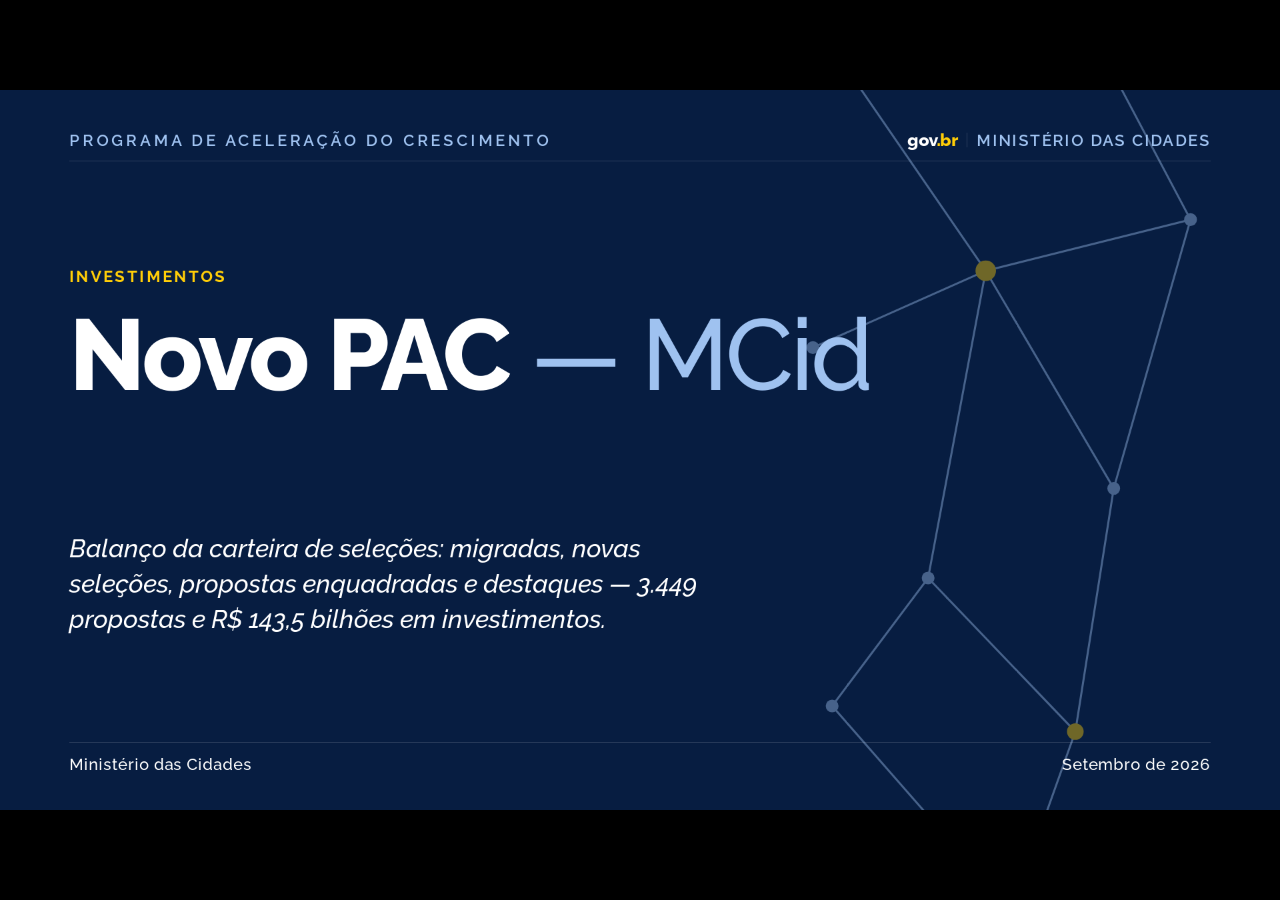
==== commit a1ec3c0e: "v1.17: dados vêm da tabela se_cgpac.tab_base_unica_gm, com base em Excel protegida por senha - pytho" ====
--- a/versao-detalhada.html
+++ b/versao-detalhada.html
@@ -878,14 +878,14 @@
     <div class="body" style="justify-content:center; padding-top:0;">
       <div class="label" style="color:var(--amber-bright); margin-bottom:30px;">Investimentos</div>
       <h1 style="font-size:150px; font-weight:800; line-height:.98; letter-spacing:-.03em; margin:0; max-width:20ch;">Novo PAC<span style="color:var(--blue-soft); font-weight:500;"> — MCid</span></h1>
-      <p style="font-family:'Raleway',sans-serif; font-style:italic; font-weight:500; font-size:38px; line-height:1.4; color:var(--paper); margin:190px 0 0; max-width:44ch;">Balanço da carteira de seleções: migradas, novas seleções, propostas enquadradas e destaques — 3.422 propostas e R$ 140,5 bilhões em investimentos.</p>
+      <p style="font-family:'Raleway',sans-serif; font-style:italic; font-weight:500; font-size:38px; line-height:1.4; color:var(--paper); margin:190px 0 0; max-width:44ch;">Balanço da carteira de seleções: migradas, novas seleções, propostas enquadradas e destaques — 3.449 propostas e R$ 143,5 bilhões em investimentos.</p>
     </div>
 
     <hr class="hr">
     <div class="bot" style="border-top:0; padding-top:18px;">
       <span class="org" style="color:var(--paper);">Ministério das Cidades</span>
       <div style="flex: 1;"></div>
-      <span class="org" style="color:var(--paper);">Agosto de 2026</span>
+      <span class="org" style="color:var(--paper);">Setembro de 2026</span>
     </div>
   </section>
 
@@ -904,26 +904,26 @@
       <div class="row grow" style="align-items:stretch;">
         <div class="sidepanel">
           <div class="label">Valor total</div>
-          <div class="bignum"><span class="u">R$ </span>140,5<span class="u"> bi</span></div>
-          <div class="stat2">3.422</div>
+          <div class="bignum"><span class="u">R$ </span>143,5<span class="u"> bi</span></div>
+          <div class="stat2">3.449</div>
           <div class="lbl">Propostas</div>
         </div>
         <div class="col grow" style="justify-content:center;">
           <table class="data dense">
             <thead><tr><th>Modalidade</th><th>Propostas</th><th>Valor total (R$ mi)</th><th class="bh" style="padding-left:24px;">Proporção do valor</th></tr></thead>
             <tbody>
-<tr><td>Abastecimento de Água - Rural</td><td>400</td><td class="tt">1.044,80</td><td class="barcell"><span class="tbar"><i class="sg fin" style="width:2.65%"></i></span></td></tr>
-<tr><td>Abastecimento de Água - Urbano</td><td>453</td><td class="tt">14.197,19</td><td class="barcell"><span class="tbar"><i class="sg fin" style="width:35.96%"></i></span></td></tr>
-<tr><td>Contenção de Encostas</td><td>269</td><td class="tt">4.076,48</td><td class="barcell"><span class="tbar"><i class="sg fin" style="width:10.32%"></i></span></td></tr>
-<tr><td>Drenagem Urbana</td><td>500</td><td class="tt">23.259,03</td><td class="barcell"><span class="tbar"><i class="sg fin" style="width:58.91%"></i></span></td></tr>
-<tr><td>Esgotamento Sanitário</td><td>649</td><td class="tt">23.090,69</td><td class="barcell"><span class="tbar"><i class="sg fin" style="width:58.48%"></i></span></td></tr>
-<tr><td>MCMV (Calamidade RS)</td><td>2</td><td class="tt">113,00</td><td class="barcell"><span class="tbar"><i class="sg fin" style="width:0.29%"></i></span></td></tr>
-<tr><td>Mobilidade: Médias e Grandes Cidades</td><td>166</td><td class="tt">39.483,14</td><td class="barcell"><span class="tbar"><i class="sg fin" style="width:100.00%"></i></span></td></tr>
-<tr><td>Regularização Fundiária</td><td>259</td><td class="tt">313,01</td><td class="barcell"><span class="tbar"><i class="sg fin" style="width:0.79%"></i></span></td></tr>
-<tr><td>Renovação de Frota</td><td>363</td><td class="tt">21.714,25</td><td class="barcell"><span class="tbar"><i class="sg fin" style="width:55.00%"></i></span></td></tr>
-<tr><td>Resíduos Sólidos</td><td>161</td><td class="tt">1.220,42</td><td class="barcell"><span class="tbar"><i class="sg fin" style="width:3.09%"></i></span></td></tr>
-<tr><td>Urbanização de Favelas</td><td>200</td><td class="tt">11.969,00</td><td class="barcell"><span class="tbar"><i class="sg fin" style="width:30.31%"></i></span></td></tr>
-<tr class="tot"><td>TOTAL</td><td>3.422</td><td class="tt">140.481,00</td><td class="barcell"></td></tr>
+<tr><td>Abastecimento de Água - Rural</td><td>400</td><td class="tt">1.044,80</td><td class="barcell"><span class="tbar"><i class="sg fin" style="width:2.58%"></i></span></td></tr>
+<tr><td>Abastecimento de Água - Urbano</td><td>471</td><td class="tt">15.012,32</td><td class="barcell"><span class="tbar"><i class="sg fin" style="width:37.11%"></i></span></td></tr>
+<tr><td>Contenção de Encostas</td><td>270</td><td class="tt">4.301,65</td><td class="barcell"><span class="tbar"><i class="sg fin" style="width:10.63%"></i></span></td></tr>
+<tr><td>Drenagem Urbana</td><td>487</td><td class="tt">22.951,17</td><td class="barcell"><span class="tbar"><i class="sg fin" style="width:56.73%"></i></span></td></tr>
+<tr><td>Esgotamento Sanitário</td><td>652</td><td class="tt">23.371,30</td><td class="barcell"><span class="tbar"><i class="sg fin" style="width:57.77%"></i></span></td></tr>
+<tr><td>MCMV (Calamidade RS)</td><td>2</td><td class="tt">113,00</td><td class="barcell"><span class="tbar"><i class="sg fin" style="width:0.28%"></i></span></td></tr>
+<tr><td>Mobilidade: Médias e Grandes Cidades</td><td>172</td><td class="tt">40.458,99</td><td class="barcell"><span class="tbar"><i class="sg fin" style="width:100.00%"></i></span></td></tr>
+<tr><td>Regularização Fundiária</td><td>260</td><td class="tt">362,46</td><td class="barcell"><span class="tbar"><i class="sg fin" style="width:0.90%"></i></span></td></tr>
+<tr><td>Renovação de Frota</td><td>374</td><td class="tt">22.543,61</td><td class="barcell"><span class="tbar"><i class="sg fin" style="width:55.72%"></i></span></td></tr>
+<tr><td>Resíduos Sólidos</td><td>161</td><td class="tt">1.220,42</td><td class="barcell"><span class="tbar"><i class="sg fin" style="width:3.02%"></i></span></td></tr>
+<tr><td>Urbanização de Favelas</td><td>200</td><td class="tt">12.121,37</td><td class="barcell"><span class="tbar"><i class="sg fin" style="width:29.96%"></i></span></td></tr>
+<tr class="tot"><td>TOTAL</td><td>3.449</td><td class="tt">143.501,09</td><td class="barcell"></td></tr>
             </tbody>
           </table>
         </div>
@@ -932,7 +932,7 @@
     </div>
     <hr class="hr">
     <div class="bot">
-      <span class="org">Fonte: MCid · Portarias de seleção do Novo PAC · dados de 18/08/2026</span>
+      <span class="org">Fonte: MCid · Portarias de seleção do Novo PAC · dados de 17/09/2026</span>
       <span class="pageno"></span>
     </div>
   </section>
@@ -956,18 +956,18 @@
         <table class="data dense">
           <thead><tr><th>Modalidade</th><th>Qtd. FIN</th><th>Qtd. OGU</th><th>Total</th><th class="bh" style="padding-left:24px;">Propostas por fonte</th></tr></thead>
           <tbody>
-<tr><td>Abastecimento de Água - Rural</td><td>0</td><td>400</td><td class="tt">400</td><td class="barcell"><span class="tbar"><i class="sg ogu" style="width:61.63%"></i></span></td></tr>
-<tr><td>Abastecimento de Água - Urbano</td><td>239</td><td>214</td><td class="tt">453</td><td class="barcell"><span class="tbar"><i class="sg fin" style="width:36.83%"></i><i class="sg ogu" style="width:32.97%"></i></span></td></tr>
-<tr><td>Contenção de Encostas</td><td>31</td><td>238</td><td class="tt">269</td><td class="barcell"><span class="tbar"><i class="sg fin" style="width:4.78%"></i><i class="sg ogu" style="width:36.67%"></i></span></td></tr>
-<tr><td>Drenagem Urbana</td><td>177</td><td>323</td><td class="tt">500</td><td class="barcell"><span class="tbar"><i class="sg fin" style="width:27.27%"></i><i class="sg ogu" style="width:49.77%"></i></span></td></tr>
-<tr><td>Esgotamento Sanitário</td><td>396</td><td>253</td><td class="tt">649</td><td class="barcell"><span class="tbar"><i class="sg fin" style="width:61.02%"></i><i class="sg ogu" style="width:38.98%"></i></span></td></tr>
+<tr><td>Abastecimento de Água - Rural</td><td>0</td><td>400</td><td class="tt">400</td><td class="barcell"><span class="tbar"><i class="sg ogu" style="width:61.35%"></i></span></td></tr>
+<tr><td>Abastecimento de Água - Urbano</td><td>257</td><td>214</td><td class="tt">471</td><td class="barcell"><span class="tbar"><i class="sg fin" style="width:39.42%"></i><i class="sg ogu" style="width:32.82%"></i></span></td></tr>
+<tr><td>Contenção de Encostas</td><td>31</td><td>239</td><td class="tt">270</td><td class="barcell"><span class="tbar"><i class="sg fin" style="width:4.75%"></i><i class="sg ogu" style="width:36.66%"></i></span></td></tr>
+<tr><td>Drenagem Urbana</td><td>164</td><td>323</td><td class="tt">487</td><td class="barcell"><span class="tbar"><i class="sg fin" style="width:25.15%"></i><i class="sg ogu" style="width:49.54%"></i></span></td></tr>
+<tr><td>Esgotamento Sanitário</td><td>399</td><td>253</td><td class="tt">652</td><td class="barcell"><span class="tbar"><i class="sg fin" style="width:61.20%"></i><i class="sg ogu" style="width:38.80%"></i></span></td></tr>
 <tr><td>MCMV (Calamidade RS)</td><td>0</td><td>2</td><td class="tt">2</td><td class="barcell"><span class="tbar"><i class="sg ogu" style="width:0.31%"></i></span></td></tr>
-<tr><td>Mobilidade: Médias e Grandes Cidades</td><td>86</td><td>75</td><td class="tt">166</td><td class="barcell"><span class="tbar"><i class="sg fin" style="width:13.25%"></i><i class="sg ogu" style="width:11.56%"></i></span></td></tr>
-<tr><td>Regularização Fundiária</td><td>0</td><td>259</td><td class="tt">259</td><td class="barcell"><span class="tbar"><i class="sg ogu" style="width:39.91%"></i></span></td></tr>
-<tr><td>Renovação de Frota</td><td>363</td><td>0</td><td class="tt">363</td><td class="barcell"><span class="tbar"><i class="sg fin" style="width:55.93%"></i></span></td></tr>
-<tr><td>Resíduos Sólidos</td><td>56</td><td>105</td><td class="tt">161</td><td class="barcell"><span class="tbar"><i class="sg fin" style="width:8.63%"></i><i class="sg ogu" style="width:16.18%"></i></span></td></tr>
-<tr><td>Urbanização de Favelas</td><td>88</td><td>112</td><td class="tt">200</td><td class="barcell"><span class="tbar"><i class="sg fin" style="width:13.56%"></i><i class="sg ogu" style="width:17.26%"></i></span></td></tr>
-<tr class="tot"><td>TOTAL</td><td>1.436</td><td>1.981</td><td class="tt">3.422</td><td class="barcell"></td></tr>
+<tr><td>Mobilidade: Médias e Grandes Cidades</td><td>86</td><td>86</td><td class="tt">172</td><td class="barcell"><span class="tbar"><i class="sg fin" style="width:13.19%"></i><i class="sg ogu" style="width:13.19%"></i></span></td></tr>
+<tr><td>Regularização Fundiária</td><td>0</td><td>260</td><td class="tt">260</td><td class="barcell"><span class="tbar"><i class="sg ogu" style="width:39.88%"></i></span></td></tr>
+<tr><td>Renovação de Frota</td><td>373</td><td>1</td><td class="tt">374</td><td class="barcell"><span class="tbar"><i class="sg fin" style="width:57.21%"></i><i class="sg ogu" style="width:0.15%"></i></span></td></tr>
+<tr><td>Resíduos Sólidos</td><td>56</td><td>105</td><td class="tt">161</td><td class="barcell"><span class="tbar"><i class="sg fin" style="width:8.59%"></i><i class="sg ogu" style="width:16.10%"></i></span></td></tr>
+<tr><td>Urbanização de Favelas</td><td>88</td><td>112</td><td class="tt">200</td><td class="barcell"><span class="tbar"><i class="sg fin" style="width:13.50%"></i><i class="sg ogu" style="width:17.18%"></i></span></td></tr>
+<tr class="tot"><td>TOTAL</td><td>1.454</td><td>1.995</td><td class="tt">3.449</td><td class="barcell"></td></tr>
           </tbody>
         </table>
       </div>
@@ -975,7 +975,7 @@
     </div>
     <hr class="hr">
     <div class="bot">
-      <span class="org">Fonte: MCid · Novo PAC · 18/08/2026 · Cinco propostas de Mobilidade combinam OGU e FIN e contam apenas no total</span>
+      <span class="org">Fonte: MCid · Novo PAC · 17/09/2026 · propostas com OGU e FIN contam uma vez em cada fonte</span>
       <span class="pageno"></span>
     </div>
   </section>
@@ -1000,25 +1000,25 @@
           <thead><tr><th>Modalidade</th><th>Valor OGU</th><th>Valor FIN</th><th>Valor total</th><th class="bh" style="padding-left:24px;">Participação por fonte</th></tr></thead>
           <tbody>
 <tr><td>Abastecimento de Água - Rural</td><td>1.044,80</td><td>0,00</td><td class="tt">1.044,80</td><td class="barcell"><span class="tbar full"><i class="sg ogu" style="width:100.00%"></i></span></td></tr>
-<tr><td>Abastecimento de Água - Urbano</td><td>3.821,57</td><td>10.375,62</td><td class="tt">14.197,19</td><td class="barcell"><span class="tbar full"><i class="sg ogu" style="width:26.92%"></i><i class="sg fin" style="width:73.08%"></i></span></td></tr>
-<tr><td>Contenção de Encostas</td><td>3.517,77</td><td>558,71</td><td class="tt">4.076,48</td><td class="barcell"><span class="tbar full"><i class="sg ogu" style="width:86.29%"></i><i class="sg fin" style="width:13.71%"></i></span></td></tr>
-<tr><td>Drenagem Urbana</td><td>10.713,59</td><td>12.545,44</td><td class="tt">23.259,03</td><td class="barcell"><span class="tbar full"><i class="sg ogu" style="width:46.06%"></i><i class="sg fin" style="width:53.94%"></i></span></td></tr>
-<tr><td>Esgotamento Sanitário</td><td>5.310,76</td><td>17.779,94</td><td class="tt">23.090,69</td><td class="barcell"><span class="tbar full"><i class="sg ogu" style="width:23.00%"></i><i class="sg fin" style="width:77.00%"></i></span></td></tr>
+<tr><td>Abastecimento de Água - Urbano</td><td>3.826,61</td><td>11.185,71</td><td class="tt">15.012,32</td><td class="barcell"><span class="tbar full"><i class="sg ogu" style="width:25.49%"></i><i class="sg fin" style="width:74.51%"></i></span></td></tr>
+<tr><td>Contenção de Encostas</td><td>3.742,94</td><td>558,71</td><td class="tt">4.301,65</td><td class="barcell"><span class="tbar full"><i class="sg ogu" style="width:87.01%"></i><i class="sg fin" style="width:12.99%"></i></span></td></tr>
+<tr><td>Drenagem Urbana</td><td>10.748,62</td><td>12.202,54</td><td class="tt">22.951,17</td><td class="barcell"><span class="tbar full"><i class="sg ogu" style="width:46.83%"></i><i class="sg fin" style="width:53.17%"></i></span></td></tr>
+<tr><td>Esgotamento Sanitário</td><td>5.331,03</td><td>18.040,27</td><td class="tt">23.371,30</td><td class="barcell"><span class="tbar full"><i class="sg ogu" style="width:22.81%"></i><i class="sg fin" style="width:77.19%"></i></span></td></tr>
 <tr><td>MCMV (Calamidade RS)</td><td>113,00</td><td>0,00</td><td class="tt">113,00</td><td class="barcell"><span class="tbar full"><i class="sg ogu" style="width:100.00%"></i></span></td></tr>
-<tr><td>Mobilidade: Médias e Grandes Cidades</td><td>9.120,50</td><td>30.362,64</td><td class="tt">39.483,14</td><td class="barcell"><span class="tbar full"><i class="sg ogu" style="width:23.10%"></i><i class="sg fin" style="width:76.90%"></i></span></td></tr>
-<tr><td>Regularização Fundiária</td><td>313,01</td><td>0,00</td><td class="tt">313,01</td><td class="barcell"><span class="tbar full"><i class="sg ogu" style="width:100.00%"></i></span></td></tr>
-<tr><td>Renovação de Frota</td><td>0,00</td><td>21.714,25</td><td class="tt">21.714,25</td><td class="barcell"><span class="tbar full"><i class="sg fin" style="width:100.00%"></i></span></td></tr>
+<tr><td>Mobilidade: Médias e Grandes Cidades</td><td>10.165,23</td><td>30.293,76</td><td class="tt">40.458,99</td><td class="barcell"><span class="tbar full"><i class="sg ogu" style="width:25.12%"></i><i class="sg fin" style="width:74.88%"></i></span></td></tr>
+<tr><td>Regularização Fundiária</td><td>362,46</td><td>0,00</td><td class="tt">362,46</td><td class="barcell"><span class="tbar full"><i class="sg ogu" style="width:100.00%"></i></span></td></tr>
+<tr><td>Renovação de Frota</td><td>320,00</td><td>22.223,61</td><td class="tt">22.543,61</td><td class="barcell"><span class="tbar full"><i class="sg ogu" style="width:1.42%"></i><i class="sg fin" style="width:98.58%"></i></span></td></tr>
 <tr><td>Resíduos Sólidos</td><td>761,90</td><td>458,52</td><td class="tt">1.220,42</td><td class="barcell"><span class="tbar full"><i class="sg ogu" style="width:62.43%"></i><i class="sg fin" style="width:37.57%"></i></span></td></tr>
-<tr><td>Urbanização de Favelas</td><td>4.222,89</td><td>7.746,10</td><td class="tt">11.969,00</td><td class="barcell"><span class="tbar full"><i class="sg ogu" style="width:35.28%"></i><i class="sg fin" style="width:64.72%"></i></span></td></tr>
-<tr class="tot"><td>TOTAL</td><td>38.939,78</td><td>101.541,22</td><td class="tt">140.481,00</td><td class="barcell"><span class="tbar full"><i class="sg ogu" style="width:27.72%"></i><i class="sg fin" style="width:72.28%"></i></span></td></tr>
+<tr><td>Urbanização de Favelas</td><td>4.375,27</td><td>7.746,10</td><td class="tt">12.121,37</td><td class="barcell"><span class="tbar full"><i class="sg ogu" style="width:36.10%"></i><i class="sg fin" style="width:63.90%"></i></span></td></tr>
+<tr class="tot"><td>TOTAL</td><td>40.791,86</td><td>102.709,23</td><td class="tt">143.501,09</td><td class="barcell"><span class="tbar full"><i class="sg ogu" style="width:28.43%"></i><i class="sg fin" style="width:71.57%"></i></span></td></tr>
           </tbody>
         </table>
       </div>
-      <div class="take"><span class="tick"></span><p>O financiamento responde por 72% do valor: R$ 101,5 bi, ante R$ 38,9 bi do OGU.</p></div>
+      <div class="take"><span class="tick"></span><p>O financiamento responde por 72% do valor: R$ 102,7 bi, ante R$ 40,8 bi do OGU.</p></div>
     </div>
     <hr class="hr">
     <div class="bot">
-      <span class="org">Fonte: MCid · Portarias de seleção do Novo PAC · dados de 18/08/2026</span>
+      <span class="org">Fonte: MCid · Portarias de seleção do Novo PAC · dados de 17/09/2026</span>
       <span class="pageno"></span>
     </div>
   </section>
@@ -1040,21 +1040,21 @@
           <div class="label">Carteira migrada</div>
           <div class="bignum">557</div>
           <div class="lbl">Propostas</div>
-          <div class="stat2"><span style="font-size:.55em; font-weight:700; color:var(--ink-soft);">R$ </span>17,0<span style="font-size:.55em; font-weight:700; color:var(--ink-soft);"> bi</span></div>
+          <div class="stat2"><span style="font-size:.55em; font-weight:700; color:var(--ink-soft);">R$ </span>17,3<span style="font-size:.55em; font-weight:700; color:var(--ink-soft);"> bi</span></div>
           <div class="lbl">Valor total</div>
         </div>
         <div class="col grow" style="justify-content:center;">
           <table class="data">
             <thead><tr><th>Modalidade</th><th>Qtd. FIN</th><th>Qtd. OGU</th><th>Valor FIN (R$ mi)</th><th>Valor OGU (R$ mi)</th></tr></thead>
             <tbody>
-<tr><td>Abastecimento de Água - Urbano</td><td>74</td><td>38</td><td>1.691,63</td><td>718,01</td></tr>
-<tr><td>Contenção de Encostas</td><td>0</td><td>38</td><td>0,00</td><td>823,44</td></tr>
-<tr><td>Drenagem Urbana</td><td>17</td><td>31</td><td>1.097,92</td><td>1.399,01</td></tr>
-<tr><td>Esgotamento Sanitário</td><td>133</td><td>100</td><td>3.608,98</td><td>2.537,33</td></tr>
+<tr><td>Abastecimento de Água - Urbano</td><td>74</td><td>38</td><td>1.728,62</td><td>723,04</td></tr>
+<tr><td>Contenção de Encostas</td><td>0</td><td>38</td><td>0,00</td><td>831,37</td></tr>
+<tr><td>Drenagem Urbana</td><td>17</td><td>31</td><td>1.097,92</td><td>1.434,05</td></tr>
+<tr><td>Esgotamento Sanitário</td><td>133</td><td>100</td><td>3.608,98</td><td>2.557,60</td></tr>
 <tr><td>Mobilidade: Médias e Grandes Cidades</td><td>24</td><td>14</td><td>2.466,31</td><td>1.589,39</td></tr>
 <tr><td>Resíduos Sólidos</td><td>3</td><td>0</td><td>30,91</td><td>0,00</td></tr>
-<tr><td>Urbanização de Favelas</td><td>12</td><td>73</td><td>196,06</td><td>857,32</td></tr>
-<tr class="tot"><td>TOTAL</td><td>263</td><td>294</td><td>9.091,81</td><td>7.924,50</td></tr>
+<tr><td>Urbanização de Favelas</td><td>12</td><td>73</td><td>196,06</td><td>1.009,69</td></tr>
+<tr class="tot"><td>TOTAL</td><td>263</td><td>294</td><td>9.128,80</td><td>8.145,15</td></tr>
             </tbody>
           </table>
         </div>
@@ -1063,7 +1063,7 @@
     </div>
     <hr class="hr">
     <div class="bot">
-      <span class="org">Fonte: MCid · Novo PAC — carteira migrada (retomadas) · dados de 18/08/2026</span>
+      <span class="org">Fonte: MCid · Novo PAC — carteira migrada (retomadas) · dados de 17/09/2026</span>
       <span class="pageno"></span>
     </div>
   </section>
@@ -1085,25 +1085,25 @@
           <thead><tr><th>Modalidade</th><th>Qtd. FIN</th><th>Qtd. OGU</th><th>Valor FIN (R$ mi)</th><th>Valor OGU (R$ mi)</th></tr></thead>
           <tbody>
 <tr><td>Abastecimento de Água - Rural</td><td>0</td><td>400</td><td>0,00</td><td>1.044,80</td></tr>
-<tr><td>Abastecimento de Água - Urbano</td><td>165</td><td>176</td><td>8.683,99</td><td>3.103,56</td></tr>
-<tr><td>Contenção de Encostas</td><td>31</td><td>200</td><td>558,71</td><td>2.694,33</td></tr>
-<tr><td>Drenagem Urbana</td><td>160</td><td>292</td><td>11.447,52</td><td>9.314,57</td></tr>
-<tr><td>Esgotamento Sanitário</td><td>263</td><td>153</td><td>14.170,96</td><td>2.773,43</td></tr>
+<tr><td>Abastecimento de Água - Urbano</td><td>183</td><td>176</td><td>9.457,09</td><td>3.103,56</td></tr>
+<tr><td>Contenção de Encostas</td><td>31</td><td>201</td><td>558,71</td><td>2.911,58</td></tr>
+<tr><td>Drenagem Urbana</td><td>147</td><td>292</td><td>11.104,62</td><td>9.314,57</td></tr>
+<tr><td>Esgotamento Sanitário</td><td>266</td><td>153</td><td>14.431,29</td><td>2.773,43</td></tr>
 <tr><td>MCMV (Calamidade RS)</td><td>0</td><td>2</td><td>0,00</td><td>113,00</td></tr>
-<tr><td>Mobilidade: Médias e Grandes Cidades</td><td>62</td><td>61</td><td>27.896,33</td><td>7.531,11</td></tr>
-<tr><td>Regularização Fundiária</td><td>0</td><td>259</td><td>0,00</td><td>313,01</td></tr>
-<tr><td>Renovação de Frota</td><td>363</td><td>0</td><td>21.714,25</td><td>0,00</td></tr>
+<tr><td>Mobilidade: Médias e Grandes Cidades</td><td>62</td><td>72</td><td>27.827,46</td><td>8.575,84</td></tr>
+<tr><td>Regularização Fundiária</td><td>0</td><td>260</td><td>0,00</td><td>362,46</td></tr>
+<tr><td>Renovação de Frota</td><td>373</td><td>1</td><td>22.223,61</td><td>320,00</td></tr>
 <tr><td>Resíduos Sólidos</td><td>53</td><td>105</td><td>427,61</td><td>761,90</td></tr>
 <tr><td>Urbanização de Favelas</td><td>76</td><td>39</td><td>7.550,04</td><td>3.365,57</td></tr>
-<tr class="tot"><td>TOTAL</td><td>1.173</td><td>1.687</td><td>92.449,41</td><td>31.015,28</td></tr>
+<tr class="tot"><td>TOTAL</td><td>1.191</td><td>1.701</td><td>93.580,43</td><td>32.646,71</td></tr>
         </tbody>
         </table>
       </div>
-      <div class="take"><span class="tick"></span><p>2.865 propostas e R$ 123,5 bilhões desde 2024.</p></div>
+      <div class="take"><span class="tick"></span><p>2.892 propostas e R$ 126,2 bilhões desde 2024.</p></div>
     </div>
     <hr class="hr">
     <div class="bot">
-      <span class="org">Fonte: MCid · Novo PAC · 18/08/2026 · Cinco propostas de Mobilidade combinam OGU e FIN e ficam fora das colunas por fonte</span>
+      <span class="org">Fonte: MCid · Novo PAC · 17/09/2026 · propostas com OGU e FIN contam uma vez em cada fonte</span>
       <span class="pageno"></span>
     </div>
   </section>
@@ -1123,32 +1123,33 @@
       <div class="row grow" style="align-items:stretch;">
         <div class="sidepanel">
           <div class="label">Enquadradas FIN</div>
-          <div class="bignum">375</div>
+          <div class="bignum">405</div>
           <div class="lbl">Propostas</div>
-          <div class="stat2"><span style="font-size:.55em; font-weight:700; color:var(--ink-soft);">R$ </span>37,8<span style="font-size:.55em; font-weight:700; color:var(--ink-soft);"> bi</span></div>
+          <div class="stat2"><span style="font-size:.55em; font-weight:700; color:var(--ink-soft);">R$ </span>37,7<span style="font-size:.55em; font-weight:700; color:var(--ink-soft);"> bi</span></div>
           <div class="lbl">Valor FIN</div>
         </div>
         <div class="col grow" style="justify-content:center;">
           <table class="data">
             <thead><tr><th>Modalidade</th><th>Qtd. FIN</th><th>Valor FIN (R$ mi)</th><th class="bh" style="padding-left:24px;">Proporção do valor</th></tr></thead>
             <tbody>
-<tr><td>Abastecimento de Água - Urbano</td><td>51</td><td class="tt">4.743,78</td><td class="barcell"><span class="tbar"><i class="sg fin" style="width:39.74%"></i></span></td></tr>
-<tr><td>Contenção de Encostas</td><td>14</td><td class="tt">317,02</td><td class="barcell"><span class="tbar"><i class="sg fin" style="width:2.66%"></i></span></td></tr>
-<tr><td>Drenagem Urbana</td><td>93</td><td class="tt">6.346,36</td><td class="barcell"><span class="tbar"><i class="sg fin" style="width:53.16%"></i></span></td></tr>
-<tr><td>Esgotamento Sanitário</td><td>103</td><td class="tt">6.077,58</td><td class="barcell"><span class="tbar"><i class="sg fin" style="width:50.91%"></i></span></td></tr>
-<tr><td>Mobilidade: Médias e Grandes Cidades</td><td>38</td><td class="tt">11.938,07</td><td class="barcell"><span class="tbar"><i class="sg fin" style="width:100.00%"></i></span></td></tr>
-<tr><td>Renovação de Frota</td><td>27</td><td class="tt">3.342,42</td><td class="barcell"><span class="tbar"><i class="sg fin" style="width:28.00%"></i></span></td></tr>
-<tr><td>Urbanização de Favelas</td><td>49</td><td class="tt">4.989,90</td><td class="barcell"><span class="tbar"><i class="sg fin" style="width:41.80%"></i></span></td></tr>
-<tr class="tot"><td>TOTAL</td><td>375</td><td class="tt">37.755,13</td><td class="barcell"></td></tr>
+<tr><td>Abastecimento de Água - Urbano</td><td>68</td><td class="tt">5.373,52</td><td class="barcell"><span class="tbar"><i class="sg fin" style="width:46.12%"></i></span></td></tr>
+<tr><td>Contenção de Encostas</td><td>14</td><td class="tt">317,02</td><td class="barcell"><span class="tbar"><i class="sg fin" style="width:2.72%"></i></span></td></tr>
+<tr><td>Drenagem Urbana</td><td>80</td><td class="tt">6.003,46</td><td class="barcell"><span class="tbar"><i class="sg fin" style="width:51.52%"></i></span></td></tr>
+<tr><td>Esgotamento Sanitário</td><td>98</td><td class="tt">5.443,52</td><td class="barcell"><span class="tbar"><i class="sg fin" style="width:46.72%"></i></span></td></tr>
+<tr><td>Mobilidade: Médias e Grandes Cidades</td><td>32</td><td class="tt">11.652,20</td><td class="barcell"><span class="tbar"><i class="sg fin" style="width:100.00%"></i></span></td></tr>
+<tr><td>Renovação de Frota</td><td>31</td><td class="tt">3.712,24</td><td class="barcell"><span class="tbar"><i class="sg fin" style="width:31.86%"></i></span></td></tr>
+<tr><td>Resíduos Sólidos</td><td>33</td><td class="tt">234,76</td><td class="barcell"><span class="tbar"><i class="sg fin" style="width:2.01%"></i></span></td></tr>
+<tr><td>Urbanização de Favelas</td><td>49</td><td class="tt">4.989,90</td><td class="barcell"><span class="tbar"><i class="sg fin" style="width:42.82%"></i></span></td></tr>
+<tr class="tot"><td>TOTAL</td><td>405</td><td class="tt">37.726,61</td><td class="barcell"></td></tr>
             </tbody>
           </table>
         </div>
       </div>
-      <div class="take"><span class="tick"></span><p>As enquadradas cresceram de 319 para 375 propostas desde o balanço anterior — R$ 37,8 bilhões prontos para avançar à seleção.</p></div>
+      <div class="take"><span class="tick"></span><p>As enquadradas cresceram de 319 para 405 propostas desde o balanço anterior — R$ 37,7 bilhões prontos para avançar à seleção.</p></div>
     </div>
     <hr class="hr">
     <div class="bot">
-      <span class="org">Fonte: MCid · Portarias de seleção do Novo PAC · dados de 18/08/2026</span>
+      <span class="org">Fonte: MCid · Portarias de seleção do Novo PAC · dados de 17/09/2026</span>
       <span class="pageno"></span>
     </div>
   </section>
@@ -1192,7 +1193,7 @@
     </div>
     <hr class="hr">
     <div class="bot">
-      <span class="org">Fonte: MCid · Portarias de seleção do Novo PAC · dados de 18/08/2026</span>
+      <span class="org">Fonte: MCid · Portarias de seleção do Novo PAC · dados de 17/09/2026</span>
       <span class="pageno"></span>
     </div>
   </section>
@@ -1230,7 +1231,7 @@
     </div>
     <hr class="hr">
     <div class="bot">
-      <span class="org">Fonte: MCid · Portarias de seleção do Novo PAC · dados de 18/08/2026</span>
+      <span class="org">Fonte: MCid · Portarias de seleção do Novo PAC · dados de 17/09/2026</span>
       <span class="pageno"></span>
     </div>
   </section>
@@ -1246,39 +1247,41 @@
       <div class="title-row">
         <div class="title-block">
           <h2 class="title">Seleções de 2026</h2>
-          <p class="dek">Propostas que entraram na carteira em 2026 — todas via financiamento.</p>
+          <p class="dek">Propostas que entraram na carteira em 2026 — OGU e financiamento.</p>
         </div>
         <div class="leg"><span class="lg"><span class="sw" style="background:var(--blue)"></span>Selecionadas</span><span class="lg"><span class="sw" style="background:var(--blue-soft)"></span>Enquadradas</span></div>
       </div>
       <div class="row grow" style="align-items:stretch;">
         <div class="sidepanel">
           <div class="label">Em 2026</div>
-          <div class="bignum">225</div>
+          <div class="bignum">276</div>
           <div class="lbl">Propostas</div>
-          <div class="stat2"><span style="font-size:.55em; font-weight:700; color:var(--ink-soft);">R$ </span>17,4<span style="font-size:.55em; font-weight:700; color:var(--ink-soft);"> bi</span></div>
-          <div class="lbl">Valor FIN</div>
+          <div class="stat2"><span style="font-size:.55em; font-weight:700; color:var(--ink-soft);">R$ </span>21,6<span style="font-size:.55em; font-weight:700; color:var(--ink-soft);"> bi</span></div>
+          <div class="lbl">Valor total</div>
         </div>
         <div class="col grow" style="justify-content:center;">
           <table class="data dense">
             <thead><tr><th>Modalidade</th><th>Selecionadas</th><th>Enquadradas</th><th>Valor (R$ mi)</th><th class="bh" style="padding-left:24px;">Por status</th></tr></thead>
             <tbody>
-<tr><td>Abastecimento de Água - Urbano</td><td>19</td><td>0</td><td class="tt">273,62</td><td class="barcell sm"><span class="tbar"><i class="sg sel" style="width:23.46%"></i></span></td></tr>
-<tr><td>Contenção de Encostas</td><td>0</td><td>6</td><td class="tt">118,01</td><td class="barcell sm"><span class="tbar"><i class="sg enq" style="width:7.41%"></i></span></td></tr>
-<tr><td>Drenagem Urbana</td><td>11</td><td>18</td><td class="tt">1.479,13</td><td class="barcell sm"><span class="tbar"><i class="sg sel" style="width:13.58%"></i><i class="sg enq" style="width:22.22%"></i></span></td></tr>
-<tr><td>Esgotamento Sanitário</td><td>11</td><td>45</td><td class="tt">1.596,44</td><td class="barcell sm"><span class="tbar"><i class="sg sel" style="width:13.58%"></i><i class="sg enq" style="width:55.56%"></i></span></td></tr>
-<tr><td>Mobilidade: Médias e Grandes Cidades</td><td>9</td><td>11</td><td class="tt">7.740,41</td><td class="barcell sm"><span class="tbar"><i class="sg sel" style="width:11.11%"></i><i class="sg enq" style="width:13.58%"></i></span></td></tr>
-<tr><td>Renovação de Frota</td><td>65</td><td>16</td><td class="tt">4.561,69</td><td class="barcell sm"><span class="tbar"><i class="sg sel" style="width:80.25%"></i><i class="sg enq" style="width:19.75%"></i></span></td></tr>
-<tr><td>Urbanização de Favelas</td><td>7</td><td>7</td><td class="tt">1.630,20</td><td class="barcell sm"><span class="tbar"><i class="sg sel" style="width:8.64%"></i><i class="sg enq" style="width:8.64%"></i></span></td></tr>
-<tr class="tot"><td>TOTAL</td><td>122</td><td>103</td><td class="tt">17.399,50</td><td class="barcell sm"></td></tr>
+<tr><td>Abastecimento de Água - Urbano</td><td>19</td><td>18</td><td class="tt">1.046,72</td><td class="barcell sm"><span class="tbar"><i class="sg sel" style="width:20.65%"></i><i class="sg enq" style="width:19.57%"></i></span></td></tr>
+<tr><td>Contenção de Encostas</td><td>1</td><td>6</td><td class="tt">335,26</td><td class="barcell sm"><span class="tbar"><i class="sg sel" style="width:1.09%"></i><i class="sg enq" style="width:6.52%"></i></span></td></tr>
+<tr><td>Drenagem Urbana</td><td>11</td><td>20</td><td class="tt">2.044,35</td><td class="barcell sm"><span class="tbar"><i class="sg sel" style="width:11.96%"></i><i class="sg enq" style="width:21.74%"></i></span></td></tr>
+<tr><td>Esgotamento Sanitário</td><td>15</td><td>47</td><td class="tt">2.029,32</td><td class="barcell sm"><span class="tbar"><i class="sg sel" style="width:16.30%"></i><i class="sg enq" style="width:51.09%"></i></span></td></tr>
+<tr><td>Mobilidade: Médias e Grandes Cidades</td><td>16</td><td>11</td><td class="tt">9.002,14</td><td class="barcell sm"><span class="tbar"><i class="sg sel" style="width:17.39%"></i><i class="sg enq" style="width:11.96%"></i></span></td></tr>
+<tr><td>Regularização Fundiária</td><td>1</td><td>0</td><td class="tt">49,45</td><td class="barcell sm"><span class="tbar"><i class="sg sel" style="width:1.09%"></i></span></td></tr>
+<tr><td>Renovação de Frota</td><td>72</td><td>20</td><td class="tt">5.407,48</td><td class="barcell sm"><span class="tbar"><i class="sg sel" style="width:78.26%"></i><i class="sg enq" style="width:21.74%"></i></span></td></tr>
+<tr><td>Resíduos Sólidos</td><td>5</td><td>0</td><td class="tt">10,20</td><td class="barcell sm"><span class="tbar"><i class="sg sel" style="width:5.43%"></i></span></td></tr>
+<tr><td>Urbanização de Favelas</td><td>7</td><td>7</td><td class="tt">1.630,20</td><td class="barcell sm"><span class="tbar"><i class="sg sel" style="width:7.61%"></i><i class="sg enq" style="width:7.61%"></i></span></td></tr>
+<tr class="tot"><td>TOTAL</td><td>147</td><td>129</td><td class="tt">21.555,13</td><td class="barcell sm"></td></tr>
             </tbody>
           </table>
         </div>
       </div>
-      <div class="take"><span class="tick"></span><p>Em 2026, 122 propostas já selecionadas (R$ 6,1 bi) e 103 enquadradas (R$ 11,3 bi) reforçam a carteira de financiamento.</p></div>
+      <div class="take"><span class="tick"></span><p>Em 2026, 147 propostas já selecionadas (R$ 8,5 bi) e 129 enquadradas (R$ 13,1 bi) reforçam a carteira de financiamento.</p></div>
     </div>
     <hr class="hr">
     <div class="bot">
-      <span class="org">Fonte: MCid · Portarias de seleção do Novo PAC · dados de 18/08/2026</span>
+      <span class="org">Fonte: MCid · Portarias de seleção do Novo PAC · dados de 17/09/2026</span>
       <span class="pageno"></span>
     </div>
   </section>
@@ -1292,13 +1295,13 @@
     <hr class="hr">
     <div class="body" style="justify-content:center; padding-top:0;">
       <h2 style="font-size:120px; font-weight:800; letter-spacing:-.03em; margin:0; line-height:.95;">Obrigado.</h2>
-      <p style="font-family:'Raleway',sans-serif; font-style:italic; font-weight:500; font-size:38px; line-height:1.42; color:var(--paper); margin:140px 0 0; max-width:42ch;">Novo PAC — MCid: 3.422 propostas e R$ 140,5 bilhões em investimentos selecionados em todo o país.</p>
+      <p style="font-family:'Raleway',sans-serif; font-style:italic; font-weight:500; font-size:38px; line-height:1.42; color:var(--paper); margin:140px 0 0; max-width:42ch;">Novo PAC — MCid: 3.449 propostas e R$ 143,5 bilhões em investimentos selecionados em todo o país.</p>
     </div>
     <hr class="hr">
     <div class="bot" style="border-top:0; padding-top:18px;">
       <span class="org" style="color:var(--paper);">Ministério das Cidades</span>
       <div style="flex: 1;"></div>
-      <span class="org" style="color:var(--paper);">Agosto de 2026</span>
+      <span class="org" style="color:var(--paper);">Setembro de 2026</span>
     </div>
   </section>
 
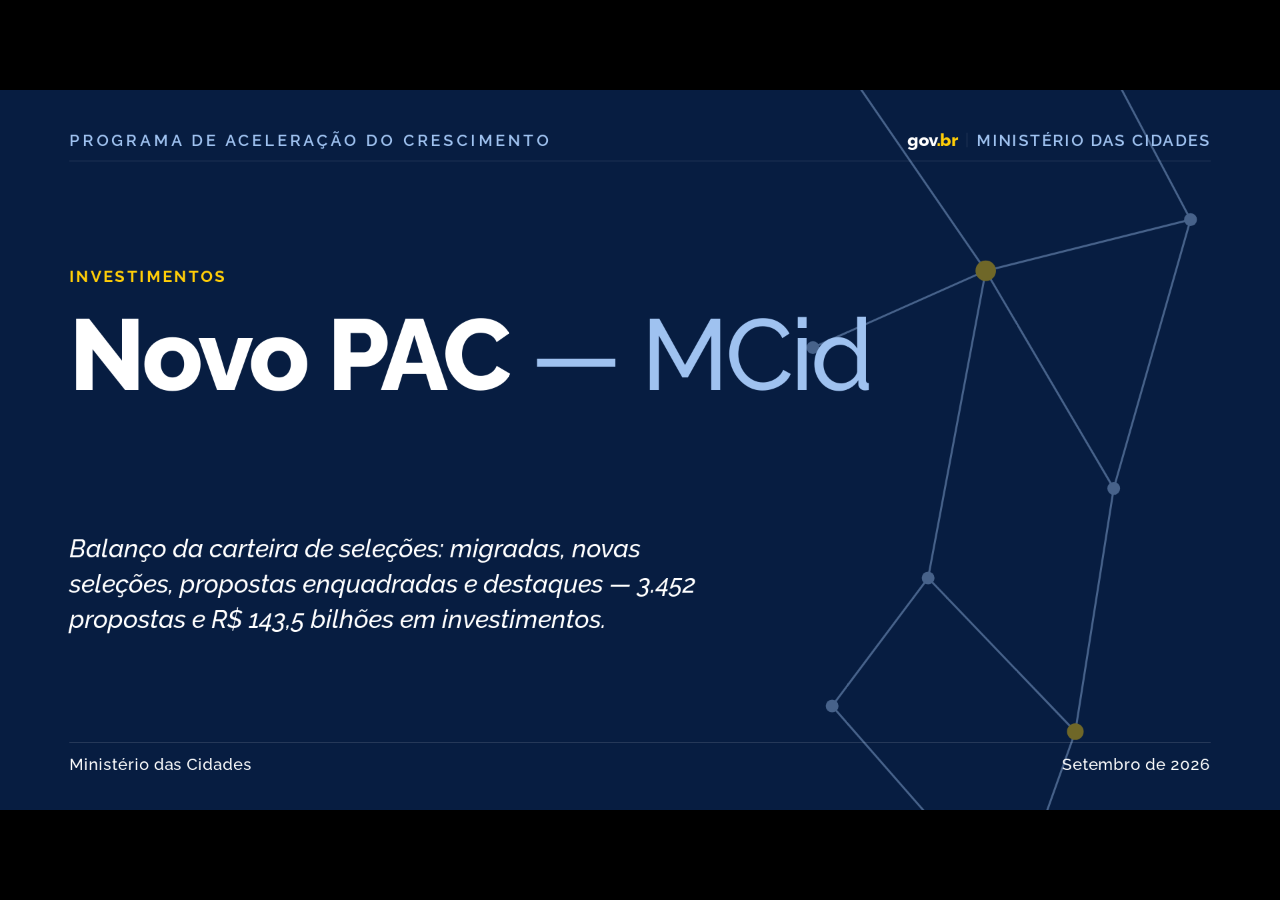
==== commit 4555fdb8: "v1.18: dados de 21/09/2026 e status "substituída" fora da contagem - data/base_unica_gm_21092026_135" ====
--- a/versao-detalhada.html
+++ b/versao-detalhada.html
@@ -878,7 +878,7 @@
     <div class="body" style="justify-content:center; padding-top:0;">
       <div class="label" style="color:var(--amber-bright); margin-bottom:30px;">Investimentos</div>
       <h1 style="font-size:150px; font-weight:800; line-height:.98; letter-spacing:-.03em; margin:0; max-width:20ch;">Novo PAC<span style="color:var(--blue-soft); font-weight:500;"> — MCid</span></h1>
-      <p style="font-family:'Raleway',sans-serif; font-style:italic; font-weight:500; font-size:38px; line-height:1.4; color:var(--paper); margin:190px 0 0; max-width:44ch;">Balanço da carteira de seleções: migradas, novas seleções, propostas enquadradas e destaques — 3.449 propostas e R$ 143,5 bilhões em investimentos.</p>
+      <p style="font-family:'Raleway',sans-serif; font-style:italic; font-weight:500; font-size:38px; line-height:1.4; color:var(--paper); margin:190px 0 0; max-width:44ch;">Balanço da carteira de seleções: migradas, novas seleções, propostas enquadradas e destaques — 3.452 propostas e R$ 143,5 bilhões em investimentos.</p>
     </div>
 
     <hr class="hr">
@@ -905,7 +905,7 @@
         <div class="sidepanel">
           <div class="label">Valor total</div>
           <div class="bignum"><span class="u">R$ </span>143,5<span class="u"> bi</span></div>
-          <div class="stat2">3.449</div>
+          <div class="stat2">3.452</div>
           <div class="lbl">Propostas</div>
         </div>
         <div class="col grow" style="justify-content:center;">
@@ -920,10 +920,10 @@
 <tr><td>MCMV (Calamidade RS)</td><td>2</td><td class="tt">113,00</td><td class="barcell"><span class="tbar"><i class="sg fin" style="width:0.28%"></i></span></td></tr>
 <tr><td>Mobilidade: Médias e Grandes Cidades</td><td>172</td><td class="tt">40.458,99</td><td class="barcell"><span class="tbar"><i class="sg fin" style="width:100.00%"></i></span></td></tr>
 <tr><td>Regularização Fundiária</td><td>260</td><td class="tt">362,46</td><td class="barcell"><span class="tbar"><i class="sg fin" style="width:0.90%"></i></span></td></tr>
-<tr><td>Renovação de Frota</td><td>374</td><td class="tt">22.543,61</td><td class="barcell"><span class="tbar"><i class="sg fin" style="width:55.72%"></i></span></td></tr>
+<tr><td>Renovação de Frota</td><td>377</td><td class="tt">22.586,93</td><td class="barcell"><span class="tbar"><i class="sg fin" style="width:55.83%"></i></span></td></tr>
 <tr><td>Resíduos Sólidos</td><td>161</td><td class="tt">1.220,42</td><td class="barcell"><span class="tbar"><i class="sg fin" style="width:3.02%"></i></span></td></tr>
-<tr><td>Urbanização de Favelas</td><td>200</td><td class="tt">12.121,37</td><td class="barcell"><span class="tbar"><i class="sg fin" style="width:29.96%"></i></span></td></tr>
-<tr class="tot"><td>TOTAL</td><td>3.449</td><td class="tt">143.501,09</td><td class="barcell"></td></tr>
+<tr><td>Urbanização de Favelas</td><td>200</td><td class="tt">12.096,99</td><td class="barcell"><span class="tbar"><i class="sg fin" style="width:29.90%"></i></span></td></tr>
+<tr class="tot"><td>TOTAL</td><td>3.452</td><td class="tt">143.520,04</td><td class="barcell"></td></tr>
             </tbody>
           </table>
         </div>
@@ -932,7 +932,7 @@
     </div>
     <hr class="hr">
     <div class="bot">
-      <span class="org">Fonte: MCid · Portarias de seleção do Novo PAC · dados de 17/09/2026</span>
+      <span class="org">Fonte: MCid · Portarias de seleção do Novo PAC · dados de 21/09/2026</span>
       <span class="pageno"></span>
     </div>
   </section>
@@ -964,10 +964,10 @@
 <tr><td>MCMV (Calamidade RS)</td><td>0</td><td>2</td><td class="tt">2</td><td class="barcell"><span class="tbar"><i class="sg ogu" style="width:0.31%"></i></span></td></tr>
 <tr><td>Mobilidade: Médias e Grandes Cidades</td><td>86</td><td>86</td><td class="tt">172</td><td class="barcell"><span class="tbar"><i class="sg fin" style="width:13.19%"></i><i class="sg ogu" style="width:13.19%"></i></span></td></tr>
 <tr><td>Regularização Fundiária</td><td>0</td><td>260</td><td class="tt">260</td><td class="barcell"><span class="tbar"><i class="sg ogu" style="width:39.88%"></i></span></td></tr>
-<tr><td>Renovação de Frota</td><td>373</td><td>1</td><td class="tt">374</td><td class="barcell"><span class="tbar"><i class="sg fin" style="width:57.21%"></i><i class="sg ogu" style="width:0.15%"></i></span></td></tr>
+<tr><td>Renovação de Frota</td><td>376</td><td>1</td><td class="tt">377</td><td class="barcell"><span class="tbar"><i class="sg fin" style="width:57.67%"></i><i class="sg ogu" style="width:0.15%"></i></span></td></tr>
 <tr><td>Resíduos Sólidos</td><td>56</td><td>105</td><td class="tt">161</td><td class="barcell"><span class="tbar"><i class="sg fin" style="width:8.59%"></i><i class="sg ogu" style="width:16.10%"></i></span></td></tr>
 <tr><td>Urbanização de Favelas</td><td>88</td><td>112</td><td class="tt">200</td><td class="barcell"><span class="tbar"><i class="sg fin" style="width:13.50%"></i><i class="sg ogu" style="width:17.18%"></i></span></td></tr>
-<tr class="tot"><td>TOTAL</td><td>1.454</td><td>1.995</td><td class="tt">3.449</td><td class="barcell"></td></tr>
+<tr class="tot"><td>TOTAL</td><td>1.457</td><td>1.995</td><td class="tt">3.452</td><td class="barcell"></td></tr>
           </tbody>
         </table>
       </div>
@@ -975,7 +975,7 @@
     </div>
     <hr class="hr">
     <div class="bot">
-      <span class="org">Fonte: MCid · Novo PAC · 17/09/2026 · propostas com OGU e FIN contam uma vez em cada fonte</span>
+      <span class="org">Fonte: MCid · Novo PAC · 21/09/2026 · propostas com OGU e FIN contam uma vez em cada fonte</span>
       <span class="pageno"></span>
     </div>
   </section>
@@ -1007,10 +1007,10 @@
 <tr><td>MCMV (Calamidade RS)</td><td>113,00</td><td>0,00</td><td class="tt">113,00</td><td class="barcell"><span class="tbar full"><i class="sg ogu" style="width:100.00%"></i></span></td></tr>
 <tr><td>Mobilidade: Médias e Grandes Cidades</td><td>10.165,23</td><td>30.293,76</td><td class="tt">40.458,99</td><td class="barcell"><span class="tbar full"><i class="sg ogu" style="width:25.12%"></i><i class="sg fin" style="width:74.88%"></i></span></td></tr>
 <tr><td>Regularização Fundiária</td><td>362,46</td><td>0,00</td><td class="tt">362,46</td><td class="barcell"><span class="tbar full"><i class="sg ogu" style="width:100.00%"></i></span></td></tr>
-<tr><td>Renovação de Frota</td><td>320,00</td><td>22.223,61</td><td class="tt">22.543,61</td><td class="barcell"><span class="tbar full"><i class="sg ogu" style="width:1.42%"></i><i class="sg fin" style="width:98.58%"></i></span></td></tr>
+<tr><td>Renovação de Frota</td><td>320,00</td><td>22.266,93</td><td class="tt">22.586,93</td><td class="barcell"><span class="tbar full"><i class="sg ogu" style="width:1.42%"></i><i class="sg fin" style="width:98.58%"></i></span></td></tr>
 <tr><td>Resíduos Sólidos</td><td>761,90</td><td>458,52</td><td class="tt">1.220,42</td><td class="barcell"><span class="tbar full"><i class="sg ogu" style="width:62.43%"></i><i class="sg fin" style="width:37.57%"></i></span></td></tr>
-<tr><td>Urbanização de Favelas</td><td>4.375,27</td><td>7.746,10</td><td class="tt">12.121,37</td><td class="barcell"><span class="tbar full"><i class="sg ogu" style="width:36.10%"></i><i class="sg fin" style="width:63.90%"></i></span></td></tr>
-<tr class="tot"><td>TOTAL</td><td>40.791,86</td><td>102.709,23</td><td class="tt">143.501,09</td><td class="barcell"><span class="tbar full"><i class="sg ogu" style="width:28.43%"></i><i class="sg fin" style="width:71.57%"></i></span></td></tr>
+<tr><td>Urbanização de Favelas</td><td>4.375,27</td><td>7.721,73</td><td class="tt">12.096,99</td><td class="barcell"><span class="tbar full"><i class="sg ogu" style="width:36.17%"></i><i class="sg fin" style="width:63.83%"></i></span></td></tr>
+<tr class="tot"><td>TOTAL</td><td>40.791,86</td><td>102.728,17</td><td class="tt">143.520,04</td><td class="barcell"><span class="tbar full"><i class="sg ogu" style="width:28.42%"></i><i class="sg fin" style="width:71.58%"></i></span></td></tr>
           </tbody>
         </table>
       </div>
@@ -1018,7 +1018,7 @@
     </div>
     <hr class="hr">
     <div class="bot">
-      <span class="org">Fonte: MCid · Portarias de seleção do Novo PAC · dados de 17/09/2026</span>
+      <span class="org">Fonte: MCid · Portarias de seleção do Novo PAC · dados de 21/09/2026</span>
       <span class="pageno"></span>
     </div>
   </section>
@@ -1063,7 +1063,7 @@
     </div>
     <hr class="hr">
     <div class="bot">
-      <span class="org">Fonte: MCid · Novo PAC — carteira migrada (retomadas) · dados de 17/09/2026</span>
+      <span class="org">Fonte: MCid · Novo PAC — carteira migrada (retomadas) · dados de 21/09/2026</span>
       <span class="pageno"></span>
     </div>
   </section>
@@ -1092,18 +1092,18 @@
 <tr><td>MCMV (Calamidade RS)</td><td>0</td><td>2</td><td>0,00</td><td>113,00</td></tr>
 <tr><td>Mobilidade: Médias e Grandes Cidades</td><td>62</td><td>72</td><td>27.827,46</td><td>8.575,84</td></tr>
 <tr><td>Regularização Fundiária</td><td>0</td><td>260</td><td>0,00</td><td>362,46</td></tr>
-<tr><td>Renovação de Frota</td><td>373</td><td>1</td><td>22.223,61</td><td>320,00</td></tr>
+<tr><td>Renovação de Frota</td><td>376</td><td>1</td><td>22.266,93</td><td>320,00</td></tr>
 <tr><td>Resíduos Sólidos</td><td>53</td><td>105</td><td>427,61</td><td>761,90</td></tr>
-<tr><td>Urbanização de Favelas</td><td>76</td><td>39</td><td>7.550,04</td><td>3.365,57</td></tr>
-<tr class="tot"><td>TOTAL</td><td>1.191</td><td>1.701</td><td>93.580,43</td><td>32.646,71</td></tr>
+<tr><td>Urbanização de Favelas</td><td>76</td><td>39</td><td>7.525,67</td><td>3.365,57</td></tr>
+<tr class="tot"><td>TOTAL</td><td>1.194</td><td>1.701</td><td>93.599,37</td><td>32.646,71</td></tr>
         </tbody>
         </table>
       </div>
-      <div class="take"><span class="tick"></span><p>2.892 propostas e R$ 126,2 bilhões desde 2024.</p></div>
+      <div class="take"><span class="tick"></span><p>2.895 propostas e R$ 126,2 bilhões desde 2024.</p></div>
     </div>
     <hr class="hr">
     <div class="bot">
-      <span class="org">Fonte: MCid · Novo PAC · 17/09/2026 · propostas com OGU e FIN contam uma vez em cada fonte</span>
+      <span class="org">Fonte: MCid · Novo PAC · 21/09/2026 · propostas com OGU e FIN contam uma vez em cada fonte</span>
       <span class="pageno"></span>
     </div>
   </section>
@@ -1123,9 +1123,9 @@
       <div class="row grow" style="align-items:stretch;">
         <div class="sidepanel">
           <div class="label">Enquadradas FIN</div>
-          <div class="bignum">405</div>
+          <div class="bignum">400</div>
           <div class="lbl">Propostas</div>
-          <div class="stat2"><span style="font-size:.55em; font-weight:700; color:var(--ink-soft);">R$ </span>37,7<span style="font-size:.55em; font-weight:700; color:var(--ink-soft);"> bi</span></div>
+          <div class="stat2"><span style="font-size:.55em; font-weight:700; color:var(--ink-soft);">R$ </span>37,3<span style="font-size:.55em; font-weight:700; color:var(--ink-soft);"> bi</span></div>
           <div class="lbl">Valor FIN</div>
         </div>
         <div class="col grow" style="justify-content:center;">
@@ -1137,19 +1137,19 @@
 <tr><td>Drenagem Urbana</td><td>80</td><td class="tt">6.003,46</td><td class="barcell"><span class="tbar"><i class="sg fin" style="width:51.52%"></i></span></td></tr>
 <tr><td>Esgotamento Sanitário</td><td>98</td><td class="tt">5.443,52</td><td class="barcell"><span class="tbar"><i class="sg fin" style="width:46.72%"></i></span></td></tr>
 <tr><td>Mobilidade: Médias e Grandes Cidades</td><td>32</td><td class="tt">11.652,20</td><td class="barcell"><span class="tbar"><i class="sg fin" style="width:100.00%"></i></span></td></tr>
-<tr><td>Renovação de Frota</td><td>31</td><td class="tt">3.712,24</td><td class="barcell"><span class="tbar"><i class="sg fin" style="width:31.86%"></i></span></td></tr>
+<tr><td>Renovação de Frota</td><td>30</td><td class="tt">3.617,24</td><td class="barcell"><span class="tbar"><i class="sg fin" style="width:31.04%"></i></span></td></tr>
 <tr><td>Resíduos Sólidos</td><td>33</td><td class="tt">234,76</td><td class="barcell"><span class="tbar"><i class="sg fin" style="width:2.01%"></i></span></td></tr>
-<tr><td>Urbanização de Favelas</td><td>49</td><td class="tt">4.989,90</td><td class="barcell"><span class="tbar"><i class="sg fin" style="width:42.82%"></i></span></td></tr>
-<tr class="tot"><td>TOTAL</td><td>405</td><td class="tt">37.726,61</td><td class="barcell"></td></tr>
+<tr><td>Urbanização de Favelas</td><td>45</td><td class="tt">4.646,46</td><td class="barcell"><span class="tbar"><i class="sg fin" style="width:39.88%"></i></span></td></tr>
+<tr class="tot"><td>TOTAL</td><td>400</td><td class="tt">37.288,17</td><td class="barcell"></td></tr>
             </tbody>
           </table>
         </div>
       </div>
-      <div class="take"><span class="tick"></span><p>As enquadradas cresceram de 319 para 405 propostas desde o balanço anterior — R$ 37,7 bilhões prontos para avançar à seleção.</p></div>
+      <div class="take"><span class="tick"></span><p>As enquadradas cresceram de 319 para 400 propostas desde o balanço anterior — R$ 37,3 bilhões prontos para avançar à seleção.</p></div>
     </div>
     <hr class="hr">
     <div class="bot">
-      <span class="org">Fonte: MCid · Portarias de seleção do Novo PAC · dados de 17/09/2026</span>
+      <span class="org">Fonte: MCid · Portarias de seleção do Novo PAC · dados de 21/09/2026</span>
       <span class="pageno"></span>
     </div>
   </section>
@@ -1193,7 +1193,7 @@
     </div>
     <hr class="hr">
     <div class="bot">
-      <span class="org">Fonte: MCid · Portarias de seleção do Novo PAC · dados de 17/09/2026</span>
+      <span class="org">Fonte: MCid · Portarias de seleção do Novo PAC · dados de 21/09/2026</span>
       <span class="pageno"></span>
     </div>
   </section>
@@ -1231,7 +1231,7 @@
     </div>
     <hr class="hr">
     <div class="bot">
-      <span class="org">Fonte: MCid · Portarias de seleção do Novo PAC · dados de 17/09/2026</span>
+      <span class="org">Fonte: MCid · Portarias de seleção do Novo PAC · dados de 21/09/2026</span>
       <span class="pageno"></span>
     </div>
   </section>
@@ -1254,34 +1254,34 @@
       <div class="row grow" style="align-items:stretch;">
         <div class="sidepanel">
           <div class="label">Em 2026</div>
-          <div class="bignum">276</div>
+          <div class="bignum">284</div>
           <div class="lbl">Propostas</div>
-          <div class="stat2"><span style="font-size:.55em; font-weight:700; color:var(--ink-soft);">R$ </span>21,6<span style="font-size:.55em; font-weight:700; color:var(--ink-soft);"> bi</span></div>
+          <div class="stat2"><span style="font-size:.55em; font-weight:700; color:var(--ink-soft);">R$ </span>22,0<span style="font-size:.55em; font-weight:700; color:var(--ink-soft);"> bi</span></div>
           <div class="lbl">Valor total</div>
         </div>
         <div class="col grow" style="justify-content:center;">
           <table class="data dense">
             <thead><tr><th>Modalidade</th><th>Selecionadas</th><th>Enquadradas</th><th>Valor (R$ mi)</th><th class="bh" style="padding-left:24px;">Por status</th></tr></thead>
             <tbody>
-<tr><td>Abastecimento de Água - Urbano</td><td>19</td><td>18</td><td class="tt">1.046,72</td><td class="barcell sm"><span class="tbar"><i class="sg sel" style="width:20.65%"></i><i class="sg enq" style="width:19.57%"></i></span></td></tr>
-<tr><td>Contenção de Encostas</td><td>1</td><td>6</td><td class="tt">335,26</td><td class="barcell sm"><span class="tbar"><i class="sg sel" style="width:1.09%"></i><i class="sg enq" style="width:6.52%"></i></span></td></tr>
-<tr><td>Drenagem Urbana</td><td>11</td><td>20</td><td class="tt">2.044,35</td><td class="barcell sm"><span class="tbar"><i class="sg sel" style="width:11.96%"></i><i class="sg enq" style="width:21.74%"></i></span></td></tr>
-<tr><td>Esgotamento Sanitário</td><td>15</td><td>47</td><td class="tt">2.029,32</td><td class="barcell sm"><span class="tbar"><i class="sg sel" style="width:16.30%"></i><i class="sg enq" style="width:51.09%"></i></span></td></tr>
-<tr><td>Mobilidade: Médias e Grandes Cidades</td><td>16</td><td>11</td><td class="tt">9.002,14</td><td class="barcell sm"><span class="tbar"><i class="sg sel" style="width:17.39%"></i><i class="sg enq" style="width:11.96%"></i></span></td></tr>
-<tr><td>Regularização Fundiária</td><td>1</td><td>0</td><td class="tt">49,45</td><td class="barcell sm"><span class="tbar"><i class="sg sel" style="width:1.09%"></i></span></td></tr>
-<tr><td>Renovação de Frota</td><td>72</td><td>20</td><td class="tt">5.407,48</td><td class="barcell sm"><span class="tbar"><i class="sg sel" style="width:78.26%"></i><i class="sg enq" style="width:21.74%"></i></span></td></tr>
-<tr><td>Resíduos Sólidos</td><td>5</td><td>0</td><td class="tt">10,20</td><td class="barcell sm"><span class="tbar"><i class="sg sel" style="width:5.43%"></i></span></td></tr>
-<tr><td>Urbanização de Favelas</td><td>7</td><td>7</td><td class="tt">1.630,20</td><td class="barcell sm"><span class="tbar"><i class="sg sel" style="width:7.61%"></i><i class="sg enq" style="width:7.61%"></i></span></td></tr>
-<tr class="tot"><td>TOTAL</td><td>147</td><td>129</td><td class="tt">21.555,13</td><td class="barcell sm"></td></tr>
+<tr><td>Abastecimento de Água - Urbano</td><td>19</td><td>18</td><td class="tt">1.046,72</td><td class="barcell sm"><span class="tbar"><i class="sg sel" style="width:19.79%"></i><i class="sg enq" style="width:18.75%"></i></span></td></tr>
+<tr><td>Contenção de Encostas</td><td>1</td><td>6</td><td class="tt">335,26</td><td class="barcell sm"><span class="tbar"><i class="sg sel" style="width:1.04%"></i><i class="sg enq" style="width:6.25%"></i></span></td></tr>
+<tr><td>Drenagem Urbana</td><td>11</td><td>20</td><td class="tt">2.044,35</td><td class="barcell sm"><span class="tbar"><i class="sg sel" style="width:11.46%"></i><i class="sg enq" style="width:20.83%"></i></span></td></tr>
+<tr><td>Esgotamento Sanitário</td><td>15</td><td>47</td><td class="tt">2.029,32</td><td class="barcell sm"><span class="tbar"><i class="sg sel" style="width:15.62%"></i><i class="sg enq" style="width:48.96%"></i></span></td></tr>
+<tr><td>Mobilidade: Médias e Grandes Cidades</td><td>16</td><td>11</td><td class="tt">9.002,14</td><td class="barcell sm"><span class="tbar"><i class="sg sel" style="width:16.67%"></i><i class="sg enq" style="width:11.46%"></i></span></td></tr>
+<tr><td>Regularização Fundiária</td><td>1</td><td>0</td><td class="tt">49,45</td><td class="barcell sm"><span class="tbar"><i class="sg sel" style="width:1.04%"></i></span></td></tr>
+<tr><td>Renovação de Frota</td><td>76</td><td>20</td><td class="tt">5.545,80</td><td class="barcell sm"><span class="tbar"><i class="sg sel" style="width:79.17%"></i><i class="sg enq" style="width:20.83%"></i></span></td></tr>
+<tr><td>Resíduos Sólidos</td><td>5</td><td>0</td><td class="tt">10,20</td><td class="barcell sm"><span class="tbar"><i class="sg sel" style="width:5.21%"></i></span></td></tr>
+<tr><td>Urbanização de Favelas</td><td>11</td><td>7</td><td class="tt">1.949,26</td><td class="barcell sm"><span class="tbar"><i class="sg sel" style="width:11.46%"></i><i class="sg enq" style="width:7.29%"></i></span></td></tr>
+<tr class="tot"><td>TOTAL</td><td>155</td><td>129</td><td class="tt">22.012,52</td><td class="barcell sm"></td></tr>
             </tbody>
           </table>
         </div>
       </div>
-      <div class="take"><span class="tick"></span><p>Em 2026, 147 propostas já selecionadas (R$ 8,5 bi) e 129 enquadradas (R$ 13,1 bi) reforçam a carteira de financiamento.</p></div>
+      <div class="take"><span class="tick"></span><p>Em 2026, 155 propostas já selecionadas (R$ 8,9 bi) e 129 enquadradas (R$ 13,1 bi) reforçam a carteira de financiamento.</p></div>
     </div>
     <hr class="hr">
     <div class="bot">
-      <span class="org">Fonte: MCid · Portarias de seleção do Novo PAC · dados de 17/09/2026</span>
+      <span class="org">Fonte: MCid · Portarias de seleção do Novo PAC · dados de 21/09/2026</span>
       <span class="pageno"></span>
     </div>
   </section>
@@ -1295,7 +1295,7 @@
     <hr class="hr">
     <div class="body" style="justify-content:center; padding-top:0;">
       <h2 style="font-size:120px; font-weight:800; letter-spacing:-.03em; margin:0; line-height:.95;">Obrigado.</h2>
-      <p style="font-family:'Raleway',sans-serif; font-style:italic; font-weight:500; font-size:38px; line-height:1.42; color:var(--paper); margin:140px 0 0; max-width:42ch;">Novo PAC — MCid: 3.449 propostas e R$ 143,5 bilhões em investimentos selecionados em todo o país.</p>
+      <p style="font-family:'Raleway',sans-serif; font-style:italic; font-weight:500; font-size:38px; line-height:1.42; color:var(--paper); margin:140px 0 0; max-width:42ch;">Novo PAC — MCid: 3.452 propostas e R$ 143,5 bilhões em investimentos selecionados em todo o país.</p>
     </div>
     <hr class="hr">
     <div class="bot" style="border-top:0; padding-top:18px;">
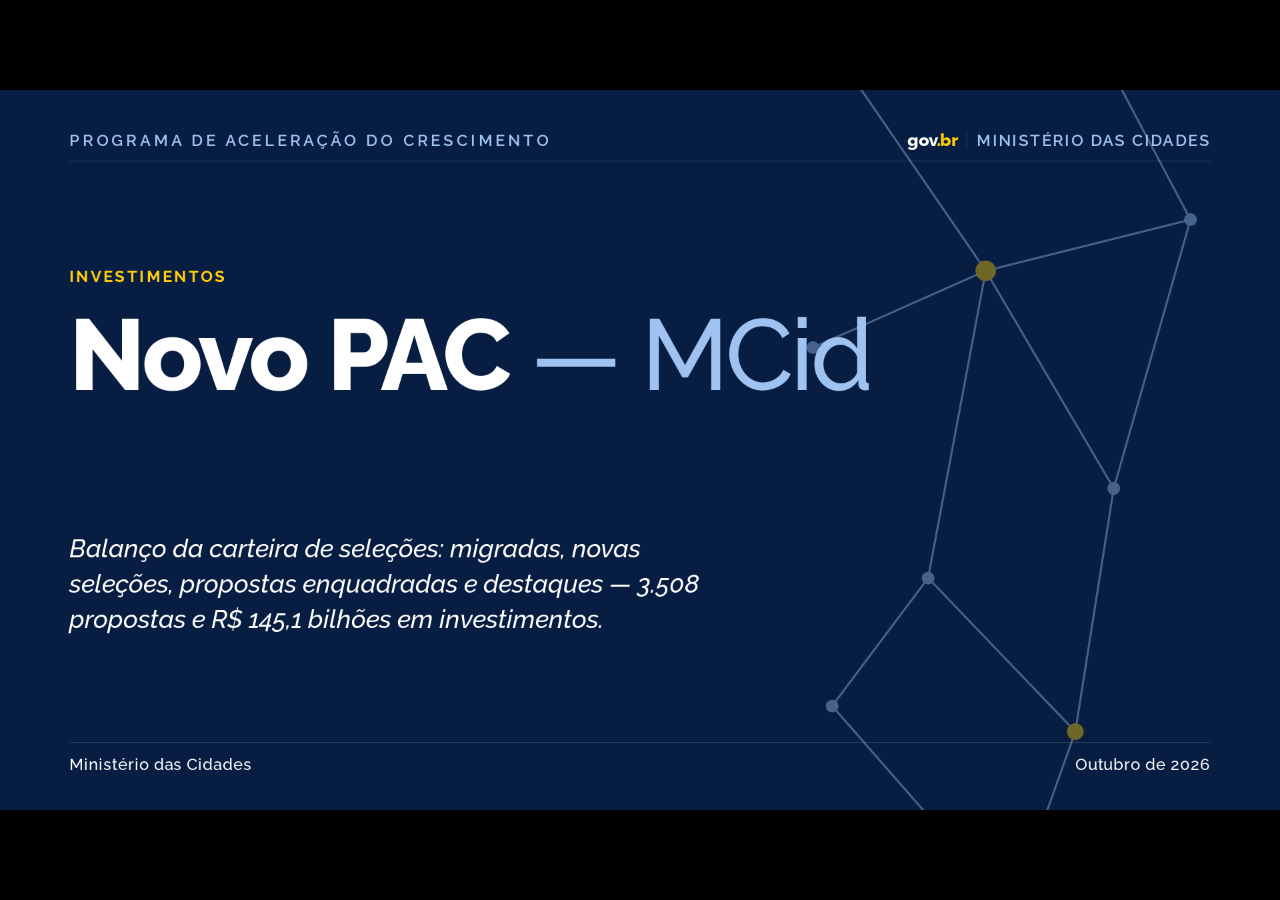
==== commit 37e74ec1: "v1.19: dados de 02/10/2026 - data/base_unica_gm_02102026_1048.xlsx: foto nova da se_cgpac.tab_base_u" ====
--- a/versao-detalhada.html
+++ b/versao-detalhada.html
@@ -878,14 +878,14 @@
     <div class="body" style="justify-content:center; padding-top:0;">
       <div class="label" style="color:var(--amber-bright); margin-bottom:30px;">Investimentos</div>
       <h1 style="font-size:150px; font-weight:800; line-height:.98; letter-spacing:-.03em; margin:0; max-width:20ch;">Novo PAC<span style="color:var(--blue-soft); font-weight:500;"> — MCid</span></h1>
-      <p style="font-family:'Raleway',sans-serif; font-style:italic; font-weight:500; font-size:38px; line-height:1.4; color:var(--paper); margin:190px 0 0; max-width:44ch;">Balanço da carteira de seleções: migradas, novas seleções, propostas enquadradas e destaques — 3.452 propostas e R$ 143,5 bilhões em investimentos.</p>
+      <p style="font-family:'Raleway',sans-serif; font-style:italic; font-weight:500; font-size:38px; line-height:1.4; color:var(--paper); margin:190px 0 0; max-width:44ch;">Balanço da carteira de seleções: migradas, novas seleções, propostas enquadradas e destaques — 3.508 propostas e R$ 145,1 bilhões em investimentos.</p>
     </div>
 
     <hr class="hr">
     <div class="bot" style="border-top:0; padding-top:18px;">
       <span class="org" style="color:var(--paper);">Ministério das Cidades</span>
       <div style="flex: 1;"></div>
-      <span class="org" style="color:var(--paper);">Setembro de 2026</span>
+      <span class="org" style="color:var(--paper);">Outubro de 2026</span>
     </div>
   </section>
 
@@ -904,8 +904,8 @@
       <div class="row grow" style="align-items:stretch;">
         <div class="sidepanel">
           <div class="label">Valor total</div>
-          <div class="bignum"><span class="u">R$ </span>143,5<span class="u"> bi</span></div>
-          <div class="stat2">3.452</div>
+          <div class="bignum"><span class="u">R$ </span>145,1<span class="u"> bi</span></div>
+          <div class="stat2">3.508</div>
           <div class="lbl">Propostas</div>
         </div>
         <div class="col grow" style="justify-content:center;">
@@ -914,16 +914,16 @@
             <tbody>
 <tr><td>Abastecimento de Água - Rural</td><td>400</td><td class="tt">1.044,80</td><td class="barcell"><span class="tbar"><i class="sg fin" style="width:2.58%"></i></span></td></tr>
 <tr><td>Abastecimento de Água - Urbano</td><td>471</td><td class="tt">15.012,32</td><td class="barcell"><span class="tbar"><i class="sg fin" style="width:37.11%"></i></span></td></tr>
-<tr><td>Contenção de Encostas</td><td>270</td><td class="tt">4.301,65</td><td class="barcell"><span class="tbar"><i class="sg fin" style="width:10.63%"></i></span></td></tr>
+<tr><td>Contenção de Encostas</td><td>271</td><td class="tt">4.443,22</td><td class="barcell"><span class="tbar"><i class="sg fin" style="width:10.98%"></i></span></td></tr>
 <tr><td>Drenagem Urbana</td><td>487</td><td class="tt">22.951,17</td><td class="barcell"><span class="tbar"><i class="sg fin" style="width:56.73%"></i></span></td></tr>
 <tr><td>Esgotamento Sanitário</td><td>652</td><td class="tt">23.371,30</td><td class="barcell"><span class="tbar"><i class="sg fin" style="width:57.77%"></i></span></td></tr>
 <tr><td>MCMV (Calamidade RS)</td><td>2</td><td class="tt">113,00</td><td class="barcell"><span class="tbar"><i class="sg fin" style="width:0.28%"></i></span></td></tr>
 <tr><td>Mobilidade: Médias e Grandes Cidades</td><td>172</td><td class="tt">40.458,99</td><td class="barcell"><span class="tbar"><i class="sg fin" style="width:100.00%"></i></span></td></tr>
-<tr><td>Regularização Fundiária</td><td>260</td><td class="tt">362,46</td><td class="barcell"><span class="tbar"><i class="sg fin" style="width:0.90%"></i></span></td></tr>
-<tr><td>Renovação de Frota</td><td>377</td><td class="tt">22.586,93</td><td class="barcell"><span class="tbar"><i class="sg fin" style="width:55.83%"></i></span></td></tr>
+<tr><td>Regularização Fundiária</td><td>310</td><td class="tt">557,21</td><td class="barcell"><span class="tbar"><i class="sg fin" style="width:1.38%"></i></span></td></tr>
+<tr><td>Renovação de Frota</td><td>382</td><td class="tt">23.806,80</td><td class="barcell"><span class="tbar"><i class="sg fin" style="width:58.84%"></i></span></td></tr>
 <tr><td>Resíduos Sólidos</td><td>161</td><td class="tt">1.220,42</td><td class="barcell"><span class="tbar"><i class="sg fin" style="width:3.02%"></i></span></td></tr>
 <tr><td>Urbanização de Favelas</td><td>200</td><td class="tt">12.096,99</td><td class="barcell"><span class="tbar"><i class="sg fin" style="width:29.90%"></i></span></td></tr>
-<tr class="tot"><td>TOTAL</td><td>3.452</td><td class="tt">143.520,04</td><td class="barcell"></td></tr>
+<tr class="tot"><td>TOTAL</td><td>3.508</td><td class="tt">145.076,22</td><td class="barcell"></td></tr>
             </tbody>
           </table>
         </div>
@@ -932,7 +932,7 @@
     </div>
     <hr class="hr">
     <div class="bot">
-      <span class="org">Fonte: MCid · Portarias de seleção do Novo PAC · dados de 21/09/2026</span>
+      <span class="org">Fonte: MCid · Portarias de seleção do Novo PAC · dados de 02/10/2026</span>
       <span class="pageno"></span>
     </div>
   </section>
@@ -958,16 +958,16 @@
           <tbody>
 <tr><td>Abastecimento de Água - Rural</td><td>0</td><td>400</td><td class="tt">400</td><td class="barcell"><span class="tbar"><i class="sg ogu" style="width:61.35%"></i></span></td></tr>
 <tr><td>Abastecimento de Água - Urbano</td><td>257</td><td>214</td><td class="tt">471</td><td class="barcell"><span class="tbar"><i class="sg fin" style="width:39.42%"></i><i class="sg ogu" style="width:32.82%"></i></span></td></tr>
-<tr><td>Contenção de Encostas</td><td>31</td><td>239</td><td class="tt">270</td><td class="barcell"><span class="tbar"><i class="sg fin" style="width:4.75%"></i><i class="sg ogu" style="width:36.66%"></i></span></td></tr>
+<tr><td>Contenção de Encostas</td><td>31</td><td>240</td><td class="tt">271</td><td class="barcell"><span class="tbar"><i class="sg fin" style="width:4.75%"></i><i class="sg ogu" style="width:36.81%"></i></span></td></tr>
 <tr><td>Drenagem Urbana</td><td>164</td><td>323</td><td class="tt">487</td><td class="barcell"><span class="tbar"><i class="sg fin" style="width:25.15%"></i><i class="sg ogu" style="width:49.54%"></i></span></td></tr>
 <tr><td>Esgotamento Sanitário</td><td>399</td><td>253</td><td class="tt">652</td><td class="barcell"><span class="tbar"><i class="sg fin" style="width:61.20%"></i><i class="sg ogu" style="width:38.80%"></i></span></td></tr>
 <tr><td>MCMV (Calamidade RS)</td><td>0</td><td>2</td><td class="tt">2</td><td class="barcell"><span class="tbar"><i class="sg ogu" style="width:0.31%"></i></span></td></tr>
 <tr><td>Mobilidade: Médias e Grandes Cidades</td><td>86</td><td>86</td><td class="tt">172</td><td class="barcell"><span class="tbar"><i class="sg fin" style="width:13.19%"></i><i class="sg ogu" style="width:13.19%"></i></span></td></tr>
-<tr><td>Regularização Fundiária</td><td>0</td><td>260</td><td class="tt">260</td><td class="barcell"><span class="tbar"><i class="sg ogu" style="width:39.88%"></i></span></td></tr>
-<tr><td>Renovação de Frota</td><td>376</td><td>1</td><td class="tt">377</td><td class="barcell"><span class="tbar"><i class="sg fin" style="width:57.67%"></i><i class="sg ogu" style="width:0.15%"></i></span></td></tr>
+<tr><td>Regularização Fundiária</td><td>0</td><td>310</td><td class="tt">310</td><td class="barcell"><span class="tbar"><i class="sg ogu" style="width:47.55%"></i></span></td></tr>
+<tr><td>Renovação de Frota</td><td>381</td><td>1</td><td class="tt">382</td><td class="barcell"><span class="tbar"><i class="sg fin" style="width:58.44%"></i><i class="sg ogu" style="width:0.15%"></i></span></td></tr>
 <tr><td>Resíduos Sólidos</td><td>56</td><td>105</td><td class="tt">161</td><td class="barcell"><span class="tbar"><i class="sg fin" style="width:8.59%"></i><i class="sg ogu" style="width:16.10%"></i></span></td></tr>
 <tr><td>Urbanização de Favelas</td><td>88</td><td>112</td><td class="tt">200</td><td class="barcell"><span class="tbar"><i class="sg fin" style="width:13.50%"></i><i class="sg ogu" style="width:17.18%"></i></span></td></tr>
-<tr class="tot"><td>TOTAL</td><td>1.457</td><td>1.995</td><td class="tt">3.452</td><td class="barcell"></td></tr>
+<tr class="tot"><td>TOTAL</td><td>1.462</td><td>2.046</td><td class="tt">3.508</td><td class="barcell"></td></tr>
           </tbody>
         </table>
       </div>
@@ -975,7 +975,7 @@
     </div>
     <hr class="hr">
     <div class="bot">
-      <span class="org">Fonte: MCid · Novo PAC · 21/09/2026 · propostas com OGU e FIN contam uma vez em cada fonte</span>
+      <span class="org">Fonte: MCid · Novo PAC · 02/10/2026 · propostas com OGU e FIN contam uma vez em cada fonte</span>
       <span class="pageno"></span>
     </div>
   </section>
@@ -1001,24 +1001,24 @@
           <tbody>
 <tr><td>Abastecimento de Água - Rural</td><td>1.044,80</td><td>0,00</td><td class="tt">1.044,80</td><td class="barcell"><span class="tbar full"><i class="sg ogu" style="width:100.00%"></i></span></td></tr>
 <tr><td>Abastecimento de Água - Urbano</td><td>3.826,61</td><td>11.185,71</td><td class="tt">15.012,32</td><td class="barcell"><span class="tbar full"><i class="sg ogu" style="width:25.49%"></i><i class="sg fin" style="width:74.51%"></i></span></td></tr>
-<tr><td>Contenção de Encostas</td><td>3.742,94</td><td>558,71</td><td class="tt">4.301,65</td><td class="barcell"><span class="tbar full"><i class="sg ogu" style="width:87.01%"></i><i class="sg fin" style="width:12.99%"></i></span></td></tr>
+<tr><td>Contenção de Encostas</td><td>3.884,51</td><td>558,71</td><td class="tt">4.443,22</td><td class="barcell"><span class="tbar full"><i class="sg ogu" style="width:87.43%"></i><i class="sg fin" style="width:12.57%"></i></span></td></tr>
 <tr><td>Drenagem Urbana</td><td>10.748,62</td><td>12.202,54</td><td class="tt">22.951,17</td><td class="barcell"><span class="tbar full"><i class="sg ogu" style="width:46.83%"></i><i class="sg fin" style="width:53.17%"></i></span></td></tr>
 <tr><td>Esgotamento Sanitário</td><td>5.331,03</td><td>18.040,27</td><td class="tt">23.371,30</td><td class="barcell"><span class="tbar full"><i class="sg ogu" style="width:22.81%"></i><i class="sg fin" style="width:77.19%"></i></span></td></tr>
 <tr><td>MCMV (Calamidade RS)</td><td>113,00</td><td>0,00</td><td class="tt">113,00</td><td class="barcell"><span class="tbar full"><i class="sg ogu" style="width:100.00%"></i></span></td></tr>
 <tr><td>Mobilidade: Médias e Grandes Cidades</td><td>10.165,23</td><td>30.293,76</td><td class="tt">40.458,99</td><td class="barcell"><span class="tbar full"><i class="sg ogu" style="width:25.12%"></i><i class="sg fin" style="width:74.88%"></i></span></td></tr>
-<tr><td>Regularização Fundiária</td><td>362,46</td><td>0,00</td><td class="tt">362,46</td><td class="barcell"><span class="tbar full"><i class="sg ogu" style="width:100.00%"></i></span></td></tr>
-<tr><td>Renovação de Frota</td><td>320,00</td><td>22.266,93</td><td class="tt">22.586,93</td><td class="barcell"><span class="tbar full"><i class="sg ogu" style="width:1.42%"></i><i class="sg fin" style="width:98.58%"></i></span></td></tr>
+<tr><td>Regularização Fundiária</td><td>557,21</td><td>0,00</td><td class="tt">557,21</td><td class="barcell"><span class="tbar full"><i class="sg ogu" style="width:100.00%"></i></span></td></tr>
+<tr><td>Renovação de Frota</td><td>320,00</td><td>23.486,80</td><td class="tt">23.806,80</td><td class="barcell"><span class="tbar full"><i class="sg ogu" style="width:1.34%"></i><i class="sg fin" style="width:98.66%"></i></span></td></tr>
 <tr><td>Resíduos Sólidos</td><td>761,90</td><td>458,52</td><td class="tt">1.220,42</td><td class="barcell"><span class="tbar full"><i class="sg ogu" style="width:62.43%"></i><i class="sg fin" style="width:37.57%"></i></span></td></tr>
 <tr><td>Urbanização de Favelas</td><td>4.375,27</td><td>7.721,73</td><td class="tt">12.096,99</td><td class="barcell"><span class="tbar full"><i class="sg ogu" style="width:36.17%"></i><i class="sg fin" style="width:63.83%"></i></span></td></tr>
-<tr class="tot"><td>TOTAL</td><td>40.791,86</td><td>102.728,17</td><td class="tt">143.520,04</td><td class="barcell"><span class="tbar full"><i class="sg ogu" style="width:28.42%"></i><i class="sg fin" style="width:71.58%"></i></span></td></tr>
+<tr class="tot"><td>TOTAL</td><td>41.128,18</td><td>103.948,04</td><td class="tt">145.076,22</td><td class="barcell"><span class="tbar full"><i class="sg ogu" style="width:28.35%"></i><i class="sg fin" style="width:71.65%"></i></span></td></tr>
           </tbody>
         </table>
       </div>
-      <div class="take"><span class="tick"></span><p>O financiamento responde por 72% do valor: R$ 102,7 bi, ante R$ 40,8 bi do OGU.</p></div>
+      <div class="take"><span class="tick"></span><p>O financiamento responde por 72% do valor: R$ 103,9 bi, ante R$ 41,1 bi do OGU.</p></div>
     </div>
     <hr class="hr">
     <div class="bot">
-      <span class="org">Fonte: MCid · Portarias de seleção do Novo PAC · dados de 21/09/2026</span>
+      <span class="org">Fonte: MCid · Portarias de seleção do Novo PAC · dados de 02/10/2026</span>
       <span class="pageno"></span>
     </div>
   </section>
@@ -1063,7 +1063,7 @@
     </div>
     <hr class="hr">
     <div class="bot">
-      <span class="org">Fonte: MCid · Novo PAC — carteira migrada (retomadas) · dados de 21/09/2026</span>
+      <span class="org">Fonte: MCid · Novo PAC — carteira migrada (retomadas) · dados de 02/10/2026</span>
       <span class="pageno"></span>
     </div>
   </section>
@@ -1086,24 +1086,24 @@
           <tbody>
 <tr><td>Abastecimento de Água - Rural</td><td>0</td><td>400</td><td>0,00</td><td>1.044,80</td></tr>
 <tr><td>Abastecimento de Água - Urbano</td><td>183</td><td>176</td><td>9.457,09</td><td>3.103,56</td></tr>
-<tr><td>Contenção de Encostas</td><td>31</td><td>201</td><td>558,71</td><td>2.911,58</td></tr>
+<tr><td>Contenção de Encostas</td><td>31</td><td>202</td><td>558,71</td><td>3.053,15</td></tr>
 <tr><td>Drenagem Urbana</td><td>147</td><td>292</td><td>11.104,62</td><td>9.314,57</td></tr>
 <tr><td>Esgotamento Sanitário</td><td>266</td><td>153</td><td>14.431,29</td><td>2.773,43</td></tr>
 <tr><td>MCMV (Calamidade RS)</td><td>0</td><td>2</td><td>0,00</td><td>113,00</td></tr>
 <tr><td>Mobilidade: Médias e Grandes Cidades</td><td>62</td><td>72</td><td>27.827,46</td><td>8.575,84</td></tr>
-<tr><td>Regularização Fundiária</td><td>0</td><td>260</td><td>0,00</td><td>362,46</td></tr>
-<tr><td>Renovação de Frota</td><td>376</td><td>1</td><td>22.266,93</td><td>320,00</td></tr>
+<tr><td>Regularização Fundiária</td><td>0</td><td>310</td><td>0,00</td><td>557,21</td></tr>
+<tr><td>Renovação de Frota</td><td>381</td><td>1</td><td>23.486,80</td><td>320,00</td></tr>
 <tr><td>Resíduos Sólidos</td><td>53</td><td>105</td><td>427,61</td><td>761,90</td></tr>
 <tr><td>Urbanização de Favelas</td><td>76</td><td>39</td><td>7.525,67</td><td>3.365,57</td></tr>
-<tr class="tot"><td>TOTAL</td><td>1.194</td><td>1.701</td><td>93.599,37</td><td>32.646,71</td></tr>
+<tr class="tot"><td>TOTAL</td><td>1.199</td><td>1.752</td><td>94.819,24</td><td>32.983,02</td></tr>
         </tbody>
         </table>
       </div>
-      <div class="take"><span class="tick"></span><p>2.895 propostas e R$ 126,2 bilhões desde 2024.</p></div>
+      <div class="take"><span class="tick"></span><p>2.951 propostas e R$ 127,8 bilhões desde 2024.</p></div>
     </div>
     <hr class="hr">
     <div class="bot">
-      <span class="org">Fonte: MCid · Novo PAC · 21/09/2026 · propostas com OGU e FIN contam uma vez em cada fonte</span>
+      <span class="org">Fonte: MCid · Novo PAC · 02/10/2026 · propostas com OGU e FIN contam uma vez em cada fonte</span>
       <span class="pageno"></span>
     </div>
   </section>
@@ -1123,9 +1123,9 @@
       <div class="row grow" style="align-items:stretch;">
         <div class="sidepanel">
           <div class="label">Enquadradas FIN</div>
-          <div class="bignum">400</div>
+          <div class="bignum">399</div>
           <div class="lbl">Propostas</div>
-          <div class="stat2"><span style="font-size:.55em; font-weight:700; color:var(--ink-soft);">R$ </span>37,3<span style="font-size:.55em; font-weight:700; color:var(--ink-soft);"> bi</span></div>
+          <div class="stat2"><span style="font-size:.55em; font-weight:700; color:var(--ink-soft);">R$ </span>37,2<span style="font-size:.55em; font-weight:700; color:var(--ink-soft);"> bi</span></div>
           <div class="lbl">Valor FIN</div>
         </div>
         <div class="col grow" style="justify-content:center;">
@@ -1137,19 +1137,19 @@
 <tr><td>Drenagem Urbana</td><td>80</td><td class="tt">6.003,46</td><td class="barcell"><span class="tbar"><i class="sg fin" style="width:51.52%"></i></span></td></tr>
 <tr><td>Esgotamento Sanitário</td><td>98</td><td class="tt">5.443,52</td><td class="barcell"><span class="tbar"><i class="sg fin" style="width:46.72%"></i></span></td></tr>
 <tr><td>Mobilidade: Médias e Grandes Cidades</td><td>32</td><td class="tt">11.652,20</td><td class="barcell"><span class="tbar"><i class="sg fin" style="width:100.00%"></i></span></td></tr>
-<tr><td>Renovação de Frota</td><td>30</td><td class="tt">3.617,24</td><td class="barcell"><span class="tbar"><i class="sg fin" style="width:31.04%"></i></span></td></tr>
+<tr><td>Renovação de Frota</td><td>29</td><td class="tt">3.522,24</td><td class="barcell"><span class="tbar"><i class="sg fin" style="width:30.23%"></i></span></td></tr>
 <tr><td>Resíduos Sólidos</td><td>33</td><td class="tt">234,76</td><td class="barcell"><span class="tbar"><i class="sg fin" style="width:2.01%"></i></span></td></tr>
 <tr><td>Urbanização de Favelas</td><td>45</td><td class="tt">4.646,46</td><td class="barcell"><span class="tbar"><i class="sg fin" style="width:39.88%"></i></span></td></tr>
-<tr class="tot"><td>TOTAL</td><td>400</td><td class="tt">37.288,17</td><td class="barcell"></td></tr>
+<tr class="tot"><td>TOTAL</td><td>399</td><td class="tt">37.193,17</td><td class="barcell"></td></tr>
             </tbody>
           </table>
         </div>
       </div>
-      <div class="take"><span class="tick"></span><p>As enquadradas cresceram de 319 para 400 propostas desde o balanço anterior — R$ 37,3 bilhões prontos para avançar à seleção.</p></div>
+      <div class="take"><span class="tick"></span><p>As enquadradas cresceram de 319 para 399 propostas desde o balanço anterior — R$ 37,2 bilhões prontos para avançar à seleção.</p></div>
     </div>
     <hr class="hr">
     <div class="bot">
-      <span class="org">Fonte: MCid · Portarias de seleção do Novo PAC · dados de 21/09/2026</span>
+      <span class="org">Fonte: MCid · Portarias de seleção do Novo PAC · dados de 02/10/2026</span>
       <span class="pageno"></span>
     </div>
   </section>
@@ -1193,7 +1193,7 @@
     </div>
     <hr class="hr">
     <div class="bot">
-      <span class="org">Fonte: MCid · Portarias de seleção do Novo PAC · dados de 21/09/2026</span>
+      <span class="org">Fonte: MCid · Portarias de seleção do Novo PAC · dados de 02/10/2026</span>
       <span class="pageno"></span>
     </div>
   </section>
@@ -1231,7 +1231,7 @@
     </div>
     <hr class="hr">
     <div class="bot">
-      <span class="org">Fonte: MCid · Portarias de seleção do Novo PAC · dados de 21/09/2026</span>
+      <span class="org">Fonte: MCid · Portarias de seleção do Novo PAC · dados de 02/10/2026</span>
       <span class="pageno"></span>
     </div>
   </section>
@@ -1254,34 +1254,34 @@
       <div class="row grow" style="align-items:stretch;">
         <div class="sidepanel">
           <div class="label">Em 2026</div>
-          <div class="bignum">284</div>
+          <div class="bignum">340</div>
           <div class="lbl">Propostas</div>
-          <div class="stat2"><span style="font-size:.55em; font-weight:700; color:var(--ink-soft);">R$ </span>22,0<span style="font-size:.55em; font-weight:700; color:var(--ink-soft);"> bi</span></div>
+          <div class="stat2"><span style="font-size:.55em; font-weight:700; color:var(--ink-soft);">R$ </span>23,6<span style="font-size:.55em; font-weight:700; color:var(--ink-soft);"> bi</span></div>
           <div class="lbl">Valor total</div>
         </div>
         <div class="col grow" style="justify-content:center;">
           <table class="data dense">
             <thead><tr><th>Modalidade</th><th>Selecionadas</th><th>Enquadradas</th><th>Valor (R$ mi)</th><th class="bh" style="padding-left:24px;">Por status</th></tr></thead>
             <tbody>
-<tr><td>Abastecimento de Água - Urbano</td><td>19</td><td>18</td><td class="tt">1.046,72</td><td class="barcell sm"><span class="tbar"><i class="sg sel" style="width:19.79%"></i><i class="sg enq" style="width:18.75%"></i></span></td></tr>
-<tr><td>Contenção de Encostas</td><td>1</td><td>6</td><td class="tt">335,26</td><td class="barcell sm"><span class="tbar"><i class="sg sel" style="width:1.04%"></i><i class="sg enq" style="width:6.25%"></i></span></td></tr>
-<tr><td>Drenagem Urbana</td><td>11</td><td>20</td><td class="tt">2.044,35</td><td class="barcell sm"><span class="tbar"><i class="sg sel" style="width:11.46%"></i><i class="sg enq" style="width:20.83%"></i></span></td></tr>
-<tr><td>Esgotamento Sanitário</td><td>15</td><td>47</td><td class="tt">2.029,32</td><td class="barcell sm"><span class="tbar"><i class="sg sel" style="width:15.62%"></i><i class="sg enq" style="width:48.96%"></i></span></td></tr>
-<tr><td>Mobilidade: Médias e Grandes Cidades</td><td>16</td><td>11</td><td class="tt">9.002,14</td><td class="barcell sm"><span class="tbar"><i class="sg sel" style="width:16.67%"></i><i class="sg enq" style="width:11.46%"></i></span></td></tr>
-<tr><td>Regularização Fundiária</td><td>1</td><td>0</td><td class="tt">49,45</td><td class="barcell sm"><span class="tbar"><i class="sg sel" style="width:1.04%"></i></span></td></tr>
-<tr><td>Renovação de Frota</td><td>76</td><td>20</td><td class="tt">5.545,80</td><td class="barcell sm"><span class="tbar"><i class="sg sel" style="width:79.17%"></i><i class="sg enq" style="width:20.83%"></i></span></td></tr>
-<tr><td>Resíduos Sólidos</td><td>5</td><td>0</td><td class="tt">10,20</td><td class="barcell sm"><span class="tbar"><i class="sg sel" style="width:5.21%"></i></span></td></tr>
-<tr><td>Urbanização de Favelas</td><td>11</td><td>7</td><td class="tt">1.949,26</td><td class="barcell sm"><span class="tbar"><i class="sg sel" style="width:11.46%"></i><i class="sg enq" style="width:7.29%"></i></span></td></tr>
-<tr class="tot"><td>TOTAL</td><td>155</td><td>129</td><td class="tt">22.012,52</td><td class="barcell sm"></td></tr>
+<tr><td>Abastecimento de Água - Urbano</td><td>19</td><td>18</td><td class="tt">1.046,72</td><td class="barcell sm"><span class="tbar"><i class="sg sel" style="width:18.81%"></i><i class="sg enq" style="width:17.82%"></i></span></td></tr>
+<tr><td>Contenção de Encostas</td><td>2</td><td>6</td><td class="tt">476,83</td><td class="barcell sm"><span class="tbar"><i class="sg sel" style="width:1.98%"></i><i class="sg enq" style="width:5.94%"></i></span></td></tr>
+<tr><td>Drenagem Urbana</td><td>11</td><td>20</td><td class="tt">2.044,35</td><td class="barcell sm"><span class="tbar"><i class="sg sel" style="width:10.89%"></i><i class="sg enq" style="width:19.80%"></i></span></td></tr>
+<tr><td>Esgotamento Sanitário</td><td>15</td><td>47</td><td class="tt">2.029,32</td><td class="barcell sm"><span class="tbar"><i class="sg sel" style="width:14.85%"></i><i class="sg enq" style="width:46.53%"></i></span></td></tr>
+<tr><td>Mobilidade: Médias e Grandes Cidades</td><td>16</td><td>11</td><td class="tt">9.002,14</td><td class="barcell sm"><span class="tbar"><i class="sg sel" style="width:15.84%"></i><i class="sg enq" style="width:10.89%"></i></span></td></tr>
+<tr><td>Regularização Fundiária</td><td>51</td><td>0</td><td class="tt">244,20</td><td class="barcell sm"><span class="tbar"><i class="sg sel" style="width:50.50%"></i></span></td></tr>
+<tr><td>Renovação de Frota</td><td>82</td><td>19</td><td class="tt">6.765,67</td><td class="barcell sm"><span class="tbar"><i class="sg sel" style="width:81.19%"></i><i class="sg enq" style="width:18.81%"></i></span></td></tr>
+<tr><td>Resíduos Sólidos</td><td>5</td><td>0</td><td class="tt">10,20</td><td class="barcell sm"><span class="tbar"><i class="sg sel" style="width:4.95%"></i></span></td></tr>
+<tr><td>Urbanização de Favelas</td><td>11</td><td>7</td><td class="tt">1.949,26</td><td class="barcell sm"><span class="tbar"><i class="sg sel" style="width:10.89%"></i><i class="sg enq" style="width:6.93%"></i></span></td></tr>
+<tr class="tot"><td>TOTAL</td><td>212</td><td>128</td><td class="tt">23.568,70</td><td class="barcell sm"></td></tr>
             </tbody>
           </table>
         </div>
       </div>
-      <div class="take"><span class="tick"></span><p>Em 2026, 155 propostas já selecionadas (R$ 8,9 bi) e 129 enquadradas (R$ 13,1 bi) reforçam a carteira de financiamento.</p></div>
+      <div class="take"><span class="tick"></span><p>Em 2026, 212 propostas já selecionadas (R$ 10,6 bi) e 128 enquadradas (R$ 13,0 bi) reforçam a carteira de financiamento.</p></div>
     </div>
     <hr class="hr">
     <div class="bot">
-      <span class="org">Fonte: MCid · Portarias de seleção do Novo PAC · dados de 21/09/2026</span>
+      <span class="org">Fonte: MCid · Portarias de seleção do Novo PAC · dados de 02/10/2026</span>
       <span class="pageno"></span>
     </div>
   </section>
@@ -1295,13 +1295,13 @@
     <hr class="hr">
     <div class="body" style="justify-content:center; padding-top:0;">
       <h2 style="font-size:120px; font-weight:800; letter-spacing:-.03em; margin:0; line-height:.95;">Obrigado.</h2>
-      <p style="font-family:'Raleway',sans-serif; font-style:italic; font-weight:500; font-size:38px; line-height:1.42; color:var(--paper); margin:140px 0 0; max-width:42ch;">Novo PAC — MCid: 3.452 propostas e R$ 143,5 bilhões em investimentos selecionados em todo o país.</p>
+      <p style="font-family:'Raleway',sans-serif; font-style:italic; font-weight:500; font-size:38px; line-height:1.42; color:var(--paper); margin:140px 0 0; max-width:42ch;">Novo PAC — MCid: 3.508 propostas e R$ 145,1 bilhões em investimentos selecionados em todo o país.</p>
     </div>
     <hr class="hr">
     <div class="bot" style="border-top:0; padding-top:18px;">
       <span class="org" style="color:var(--paper);">Ministério das Cidades</span>
       <div style="flex: 1;"></div>
-      <span class="org" style="color:var(--paper);">Setembro de 2026</span>
+      <span class="org" style="color:var(--paper);">Outubro de 2026</span>
     </div>
   </section>
 
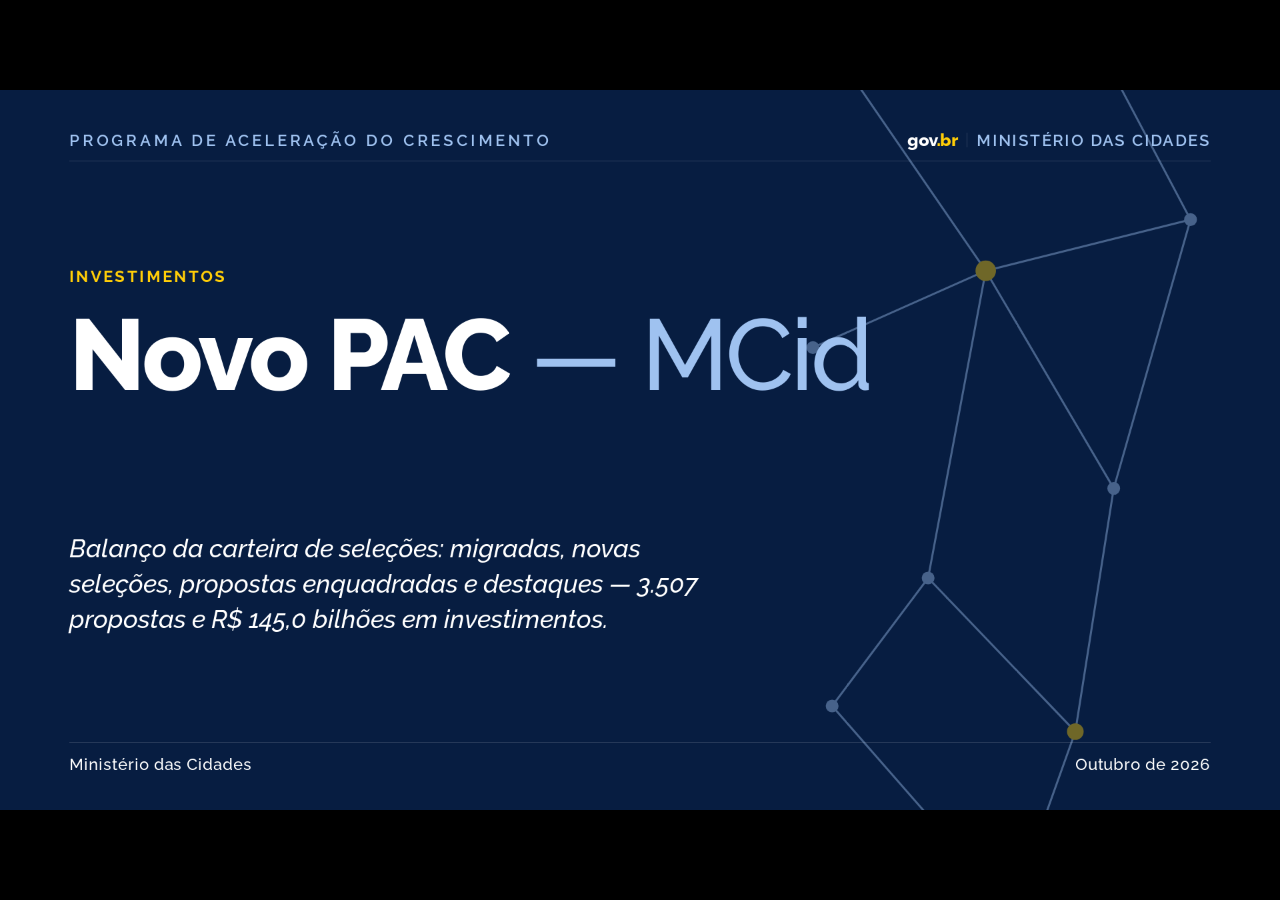
==== commit 3e59d6d4: "v1.20: base de 06/10/2026 sem a Regularização Fundiária de Belém duplicada - data/base_unica_gm_0610" ====
--- a/versao-detalhada.html
+++ b/versao-detalhada.html
@@ -878,7 +878,7 @@
     <div class="body" style="justify-content:center; padding-top:0;">
       <div class="label" style="color:var(--amber-bright); margin-bottom:30px;">Investimentos</div>
       <h1 style="font-size:150px; font-weight:800; line-height:.98; letter-spacing:-.03em; margin:0; max-width:20ch;">Novo PAC<span style="color:var(--blue-soft); font-weight:500;"> — MCid</span></h1>
-      <p style="font-family:'Raleway',sans-serif; font-style:italic; font-weight:500; font-size:38px; line-height:1.4; color:var(--paper); margin:190px 0 0; max-width:44ch;">Balanço da carteira de seleções: migradas, novas seleções, propostas enquadradas e destaques — 3.508 propostas e R$ 145,1 bilhões em investimentos.</p>
+      <p style="font-family:'Raleway',sans-serif; font-style:italic; font-weight:500; font-size:38px; line-height:1.4; color:var(--paper); margin:190px 0 0; max-width:44ch;">Balanço da carteira de seleções: migradas, novas seleções, propostas enquadradas e destaques — 3.507 propostas e R$ 145,0 bilhões em investimentos.</p>
     </div>
 
     <hr class="hr">
@@ -904,8 +904,8 @@
       <div class="row grow" style="align-items:stretch;">
         <div class="sidepanel">
           <div class="label">Valor total</div>
-          <div class="bignum"><span class="u">R$ </span>145,1<span class="u"> bi</span></div>
-          <div class="stat2">3.508</div>
+          <div class="bignum"><span class="u">R$ </span>145,0<span class="u"> bi</span></div>
+          <div class="stat2">3.507</div>
           <div class="lbl">Propostas</div>
         </div>
         <div class="col grow" style="justify-content:center;">
@@ -919,11 +919,11 @@
 <tr><td>Esgotamento Sanitário</td><td>652</td><td class="tt">23.371,30</td><td class="barcell"><span class="tbar"><i class="sg fin" style="width:57.77%"></i></span></td></tr>
 <tr><td>MCMV (Calamidade RS)</td><td>2</td><td class="tt">113,00</td><td class="barcell"><span class="tbar"><i class="sg fin" style="width:0.28%"></i></span></td></tr>
 <tr><td>Mobilidade: Médias e Grandes Cidades</td><td>172</td><td class="tt">40.458,99</td><td class="barcell"><span class="tbar"><i class="sg fin" style="width:100.00%"></i></span></td></tr>
-<tr><td>Regularização Fundiária</td><td>310</td><td class="tt">557,21</td><td class="barcell"><span class="tbar"><i class="sg fin" style="width:1.38%"></i></span></td></tr>
+<tr><td>Regularização Fundiária</td><td>309</td><td class="tt">507,75</td><td class="barcell"><span class="tbar"><i class="sg fin" style="width:1.25%"></i></span></td></tr>
 <tr><td>Renovação de Frota</td><td>382</td><td class="tt">23.806,80</td><td class="barcell"><span class="tbar"><i class="sg fin" style="width:58.84%"></i></span></td></tr>
 <tr><td>Resíduos Sólidos</td><td>161</td><td class="tt">1.220,42</td><td class="barcell"><span class="tbar"><i class="sg fin" style="width:3.02%"></i></span></td></tr>
 <tr><td>Urbanização de Favelas</td><td>200</td><td class="tt">12.096,99</td><td class="barcell"><span class="tbar"><i class="sg fin" style="width:29.90%"></i></span></td></tr>
-<tr class="tot"><td>TOTAL</td><td>3.508</td><td class="tt">145.076,22</td><td class="barcell"></td></tr>
+<tr class="tot"><td>TOTAL</td><td>3.507</td><td class="tt">145.026,76</td><td class="barcell"></td></tr>
             </tbody>
           </table>
         </div>
@@ -963,11 +963,11 @@
 <tr><td>Esgotamento Sanitário</td><td>399</td><td>253</td><td class="tt">652</td><td class="barcell"><span class="tbar"><i class="sg fin" style="width:61.20%"></i><i class="sg ogu" style="width:38.80%"></i></span></td></tr>
 <tr><td>MCMV (Calamidade RS)</td><td>0</td><td>2</td><td class="tt">2</td><td class="barcell"><span class="tbar"><i class="sg ogu" style="width:0.31%"></i></span></td></tr>
 <tr><td>Mobilidade: Médias e Grandes Cidades</td><td>86</td><td>86</td><td class="tt">172</td><td class="barcell"><span class="tbar"><i class="sg fin" style="width:13.19%"></i><i class="sg ogu" style="width:13.19%"></i></span></td></tr>
-<tr><td>Regularização Fundiária</td><td>0</td><td>310</td><td class="tt">310</td><td class="barcell"><span class="tbar"><i class="sg ogu" style="width:47.55%"></i></span></td></tr>
+<tr><td>Regularização Fundiária</td><td>0</td><td>309</td><td class="tt">309</td><td class="barcell"><span class="tbar"><i class="sg ogu" style="width:47.39%"></i></span></td></tr>
 <tr><td>Renovação de Frota</td><td>381</td><td>1</td><td class="tt">382</td><td class="barcell"><span class="tbar"><i class="sg fin" style="width:58.44%"></i><i class="sg ogu" style="width:0.15%"></i></span></td></tr>
 <tr><td>Resíduos Sólidos</td><td>56</td><td>105</td><td class="tt">161</td><td class="barcell"><span class="tbar"><i class="sg fin" style="width:8.59%"></i><i class="sg ogu" style="width:16.10%"></i></span></td></tr>
 <tr><td>Urbanização de Favelas</td><td>88</td><td>112</td><td class="tt">200</td><td class="barcell"><span class="tbar"><i class="sg fin" style="width:13.50%"></i><i class="sg ogu" style="width:17.18%"></i></span></td></tr>
-<tr class="tot"><td>TOTAL</td><td>1.462</td><td>2.046</td><td class="tt">3.508</td><td class="barcell"></td></tr>
+<tr class="tot"><td>TOTAL</td><td>1.462</td><td>2.045</td><td class="tt">3.507</td><td class="barcell"></td></tr>
           </tbody>
         </table>
       </div>
@@ -1006,11 +1006,11 @@
 <tr><td>Esgotamento Sanitário</td><td>5.331,03</td><td>18.040,27</td><td class="tt">23.371,30</td><td class="barcell"><span class="tbar full"><i class="sg ogu" style="width:22.81%"></i><i class="sg fin" style="width:77.19%"></i></span></td></tr>
 <tr><td>MCMV (Calamidade RS)</td><td>113,00</td><td>0,00</td><td class="tt">113,00</td><td class="barcell"><span class="tbar full"><i class="sg ogu" style="width:100.00%"></i></span></td></tr>
 <tr><td>Mobilidade: Médias e Grandes Cidades</td><td>10.165,23</td><td>30.293,76</td><td class="tt">40.458,99</td><td class="barcell"><span class="tbar full"><i class="sg ogu" style="width:25.12%"></i><i class="sg fin" style="width:74.88%"></i></span></td></tr>
-<tr><td>Regularização Fundiária</td><td>557,21</td><td>0,00</td><td class="tt">557,21</td><td class="barcell"><span class="tbar full"><i class="sg ogu" style="width:100.00%"></i></span></td></tr>
+<tr><td>Regularização Fundiária</td><td>507,75</td><td>0,00</td><td class="tt">507,75</td><td class="barcell"><span class="tbar full"><i class="sg ogu" style="width:100.00%"></i></span></td></tr>
 <tr><td>Renovação de Frota</td><td>320,00</td><td>23.486,80</td><td class="tt">23.806,80</td><td class="barcell"><span class="tbar full"><i class="sg ogu" style="width:1.34%"></i><i class="sg fin" style="width:98.66%"></i></span></td></tr>
 <tr><td>Resíduos Sólidos</td><td>761,90</td><td>458,52</td><td class="tt">1.220,42</td><td class="barcell"><span class="tbar full"><i class="sg ogu" style="width:62.43%"></i><i class="sg fin" style="width:37.57%"></i></span></td></tr>
 <tr><td>Urbanização de Favelas</td><td>4.375,27</td><td>7.721,73</td><td class="tt">12.096,99</td><td class="barcell"><span class="tbar full"><i class="sg ogu" style="width:36.17%"></i><i class="sg fin" style="width:63.83%"></i></span></td></tr>
-<tr class="tot"><td>TOTAL</td><td>41.128,18</td><td>103.948,04</td><td class="tt">145.076,22</td><td class="barcell"><span class="tbar full"><i class="sg ogu" style="width:28.35%"></i><i class="sg fin" style="width:71.65%"></i></span></td></tr>
+<tr class="tot"><td>TOTAL</td><td>41.078,72</td><td>103.948,04</td><td class="tt">145.026,76</td><td class="barcell"><span class="tbar full"><i class="sg ogu" style="width:28.32%"></i><i class="sg fin" style="width:71.68%"></i></span></td></tr>
           </tbody>
         </table>
       </div>
@@ -1091,15 +1091,15 @@
 <tr><td>Esgotamento Sanitário</td><td>266</td><td>153</td><td>14.431,29</td><td>2.773,43</td></tr>
 <tr><td>MCMV (Calamidade RS)</td><td>0</td><td>2</td><td>0,00</td><td>113,00</td></tr>
 <tr><td>Mobilidade: Médias e Grandes Cidades</td><td>62</td><td>72</td><td>27.827,46</td><td>8.575,84</td></tr>
-<tr><td>Regularização Fundiária</td><td>0</td><td>310</td><td>0,00</td><td>557,21</td></tr>
+<tr><td>Regularização Fundiária</td><td>0</td><td>309</td><td>0,00</td><td>507,75</td></tr>
 <tr><td>Renovação de Frota</td><td>381</td><td>1</td><td>23.486,80</td><td>320,00</td></tr>
 <tr><td>Resíduos Sólidos</td><td>53</td><td>105</td><td>427,61</td><td>761,90</td></tr>
 <tr><td>Urbanização de Favelas</td><td>76</td><td>39</td><td>7.525,67</td><td>3.365,57</td></tr>
-<tr class="tot"><td>TOTAL</td><td>1.199</td><td>1.752</td><td>94.819,24</td><td>32.983,02</td></tr>
+<tr class="tot"><td>TOTAL</td><td>1.199</td><td>1.751</td><td>94.819,24</td><td>32.933,57</td></tr>
         </tbody>
         </table>
       </div>
-      <div class="take"><span class="tick"></span><p>2.951 propostas e R$ 127,8 bilhões desde 2024.</p></div>
+      <div class="take"><span class="tick"></span><p>2.950 propostas e R$ 127,8 bilhões desde 2024.</p></div>
     </div>
     <hr class="hr">
     <div class="bot">
@@ -1254,9 +1254,9 @@
       <div class="row grow" style="align-items:stretch;">
         <div class="sidepanel">
           <div class="label">Em 2026</div>
-          <div class="bignum">340</div>
+          <div class="bignum">339</div>
           <div class="lbl">Propostas</div>
-          <div class="stat2"><span style="font-size:.55em; font-weight:700; color:var(--ink-soft);">R$ </span>23,6<span style="font-size:.55em; font-weight:700; color:var(--ink-soft);"> bi</span></div>
+          <div class="stat2"><span style="font-size:.55em; font-weight:700; color:var(--ink-soft);">R$ </span>23,5<span style="font-size:.55em; font-weight:700; color:var(--ink-soft);"> bi</span></div>
           <div class="lbl">Valor total</div>
         </div>
         <div class="col grow" style="justify-content:center;">
@@ -1268,16 +1268,16 @@
 <tr><td>Drenagem Urbana</td><td>11</td><td>20</td><td class="tt">2.044,35</td><td class="barcell sm"><span class="tbar"><i class="sg sel" style="width:10.89%"></i><i class="sg enq" style="width:19.80%"></i></span></td></tr>
 <tr><td>Esgotamento Sanitário</td><td>15</td><td>47</td><td class="tt">2.029,32</td><td class="barcell sm"><span class="tbar"><i class="sg sel" style="width:14.85%"></i><i class="sg enq" style="width:46.53%"></i></span></td></tr>
 <tr><td>Mobilidade: Médias e Grandes Cidades</td><td>16</td><td>11</td><td class="tt">9.002,14</td><td class="barcell sm"><span class="tbar"><i class="sg sel" style="width:15.84%"></i><i class="sg enq" style="width:10.89%"></i></span></td></tr>
-<tr><td>Regularização Fundiária</td><td>51</td><td>0</td><td class="tt">244,20</td><td class="barcell sm"><span class="tbar"><i class="sg sel" style="width:50.50%"></i></span></td></tr>
+<tr><td>Regularização Fundiária</td><td>50</td><td>0</td><td class="tt">194,74</td><td class="barcell sm"><span class="tbar"><i class="sg sel" style="width:49.50%"></i></span></td></tr>
 <tr><td>Renovação de Frota</td><td>82</td><td>19</td><td class="tt">6.765,67</td><td class="barcell sm"><span class="tbar"><i class="sg sel" style="width:81.19%"></i><i class="sg enq" style="width:18.81%"></i></span></td></tr>
 <tr><td>Resíduos Sólidos</td><td>5</td><td>0</td><td class="tt">10,20</td><td class="barcell sm"><span class="tbar"><i class="sg sel" style="width:4.95%"></i></span></td></tr>
 <tr><td>Urbanização de Favelas</td><td>11</td><td>7</td><td class="tt">1.949,26</td><td class="barcell sm"><span class="tbar"><i class="sg sel" style="width:10.89%"></i><i class="sg enq" style="width:6.93%"></i></span></td></tr>
-<tr class="tot"><td>TOTAL</td><td>212</td><td>128</td><td class="tt">23.568,70</td><td class="barcell sm"></td></tr>
+<tr class="tot"><td>TOTAL</td><td>211</td><td>128</td><td class="tt">23.519,24</td><td class="barcell sm"></td></tr>
             </tbody>
           </table>
         </div>
       </div>
-      <div class="take"><span class="tick"></span><p>Em 2026, 212 propostas já selecionadas (R$ 10,6 bi) e 128 enquadradas (R$ 13,0 bi) reforçam a carteira de financiamento.</p></div>
+      <div class="take"><span class="tick"></span><p>Em 2026, 211 propostas já selecionadas (R$ 10,5 bi) e 128 enquadradas (R$ 13,0 bi) reforçam a carteira de financiamento.</p></div>
     </div>
     <hr class="hr">
     <div class="bot">
@@ -1295,7 +1295,7 @@
     <hr class="hr">
     <div class="body" style="justify-content:center; padding-top:0;">
       <h2 style="font-size:120px; font-weight:800; letter-spacing:-.03em; margin:0; line-height:.95;">Obrigado.</h2>
-      <p style="font-family:'Raleway',sans-serif; font-style:italic; font-weight:500; font-size:38px; line-height:1.42; color:var(--paper); margin:140px 0 0; max-width:42ch;">Novo PAC — MCid: 3.508 propostas e R$ 145,1 bilhões em investimentos selecionados em todo o país.</p>
+      <p style="font-family:'Raleway',sans-serif; font-style:italic; font-weight:500; font-size:38px; line-height:1.42; color:var(--paper); margin:140px 0 0; max-width:42ch;">Novo PAC — MCid: 3.507 propostas e R$ 145,0 bilhões em investimentos selecionados em todo o país.</p>
     </div>
     <hr class="hr">
     <div class="bot" style="border-top:0; padding-top:18px;">
